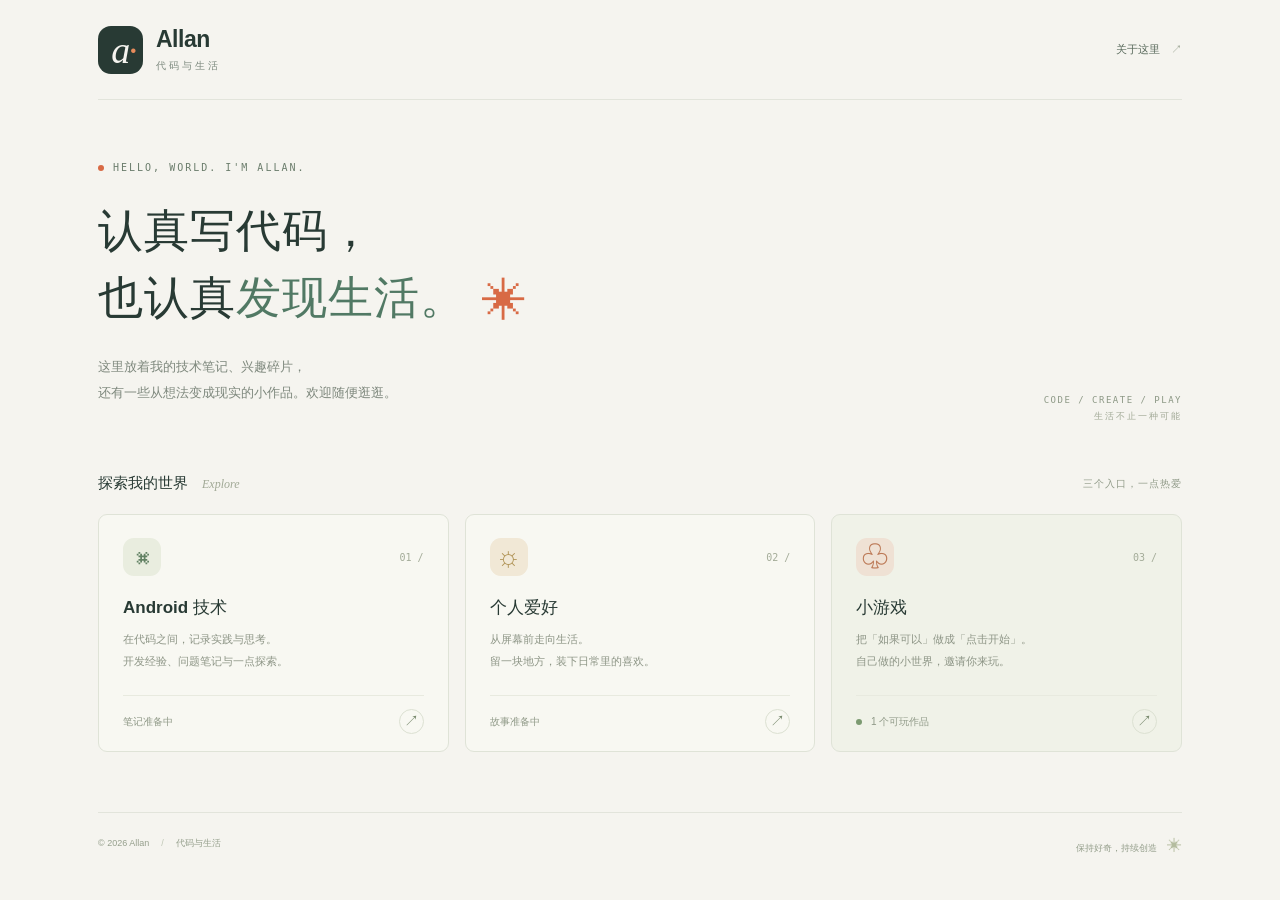
==== index.html @ 36aa482d "改为首页卡片导航并移除分类侧栏" ====
<!doctype html>
<html lang="zh-CN">
<head>
  <meta charset="UTF-8">
  <meta name="viewport" content="width=device-width, initial-scale=1">
  <meta name="description" content="Allan 的个人博客：记录 Android 技术、生活里的兴趣，以及自己制作的小游戏。">
  <meta name="theme-color" content="#f5f4ef">
  <title>Allan · 代码与生活</title>
  <link rel="icon" href="data:image/svg+xml,%3Csvg xmlns='http://www.w3.org/2000/svg' viewBox='0 0 48 48'%3E%3Crect width='48' height='48' rx='14' fill='%23e36b42'/%3E%3Cpath d='M12 34 24 12l12 22M17 27h14' fill='none' stroke='white' stroke-width='4'/%3E%3C/svg%3E">
  <link rel="stylesheet" href="./style.css">
  <script src="./site.js" defer></script>
</head>
<body>
  <a class="skip-link" href="#main">跳到正文</a>
  <div class="page-shell">
    <header class="topbar"><a class="brand" href="#home" aria-label="Allan 博客首页"><span class="brand-mark">a<span>·</span></span><span>Allan<span class="brand-subtitle">代码与生活</span></span></a><a class="about-link" href="#about">关于这里 <span>↗</span></a></header>
    <main id="main" tabindex="-1">
      <section id="home" data-view="home" class="home-view">
        <div class="hero">
          <p class="eyebrow"><span></span> HELLO, WORLD. I'M ALLAN.</p>
          <h1>认真写代码，<br>也认真<span class="serif-accent">发现生活。</span><span class="hero-star" aria-hidden="true">✳</span></h1>
          <p class="hero-description">这里放着我的技术笔记、兴趣碎片，<br class="desktop-break">还有一些从想法变成现实的小作品。欢迎随便逛逛。</p>
          <div class="hero-coordinate" aria-hidden="true">CODE / CREATE / PLAY<br><span>生活不止一种可能</span></div>
        </div>

        <section class="explore" id="explore" aria-labelledby="explore-title">
          <div class="section-heading"><h2 id="explore-title">探索我的世界<span>Explore</span></h2><span class="section-note">三个入口，一点热爱</span></div>
          <div class="category-grid">
            <a href="#android" class="category-card"><div class="category-top"><span class="category-symbol android-symbol">⌘</span><span class="category-number">01 /</span></div><h3>Android 技术</h3><p>在代码之间，记录实践与思考。<br>开发经验、问题笔记与一点探索。</p><div class="category-bottom"><span>笔记准备中</span><span class="circle-arrow">↗</span></div></a>
            <a href="#hobbies" class="category-card"><div class="category-top"><span class="category-symbol hobbies-symbol">☼</span><span class="category-number">02 /</span></div><h3>个人爱好</h3><p>从屏幕前走向生活。<br>留一块地方，装下日常里的喜欢。</p><div class="category-bottom"><span>故事准备中</span><span class="circle-arrow">↗</span></div></a>
            <a href="#games" class="category-card game-category"><div class="category-top"><span class="category-symbol games-symbol">♧</span><span class="category-number">03 /</span></div><h3>小游戏</h3><p>把「如果可以」做成「点击开始」。<br>自己做的小世界，邀请你来玩。</p><div class="category-bottom"><span><i class="tiny-dot"></i> 1 个可玩作品</span><span class="circle-arrow">↗</span></div></a>
          </div>
        </section>
      </section>

      <section data-view="games" class="collection-view" aria-labelledby="featured-title" hidden>
        <p class="eyebrow">03 / LITTLE GAMES</p><h1 id="featured-title">小游戏<span class="title-dot">.</span></h1><p class="collection-intro">自己做的小世界，邀请你来玩。</p>
        <article class="game-feature game-collection">
          <div class="road-art" role="img" aria-label="四季配色的山峦间，一辆橙色小汽车驶向远方">
            <span class="art-label">FOUR SEASONS<br>ENDLESS ROAD</span>
            <svg viewBox="0 0 600 350" xmlns="http://www.w3.org/2000/svg" aria-hidden="true">
              <defs><linearGradient id="sky" x2="0" y2="1"><stop stop-color="#c4d9d3"/><stop offset="1" stop-color="#ecedda"/></linearGradient><linearGradient id="land" x2="1" y2="0"><stop stop-color="#aec2a0"/><stop offset=".48" stop-color="#d7c8a2"/><stop offset="1" stop-color="#e1ae80"/></linearGradient></defs>
              <path fill="url(#sky)" d="M0 0h600v350H0z"/><circle cx="459" cy="91" r="31" fill="#f6e2a3"/>
              <path d="m0 174 76-58 80 64 97-96 125 99 73-64 149 71v160H0Z" fill="#9ab6a8"/><path d="m0 206 107-53 91 54 106-72 108 81 103-69 85 65v138H0Z" fill="#779d8d"/>
              <path d="M0 231q122-51 272-4t328-8v131H0Z" fill="url(#land)"/>
              <path d="M305 203q-97 46-9 83t-57 64h181q83-53-45-88t-55-59Z" fill="#f4eee1"/><path d="M308 203q-81 45 3 82t-40 65h122q64-49-40-86t-36-61Z" fill="#4c6662"/>
              <path d="M313 208q-52 44 13 76t9 66" fill="none" stroke="#efdfb7" stroke-width="3" stroke-dasharray="13 12"/>
              <g fill="#4a7d67"><path d="m101 257 18-51 18 51Z"/><path d="m466 252 22-58 22 58Z"/><path d="m45 293 25-70 25 70Z"/></g><g fill="#a86e48"><path d="m525 295 25-66 25 66Z"/><path d="m176 247 15-41 15 41Z"/></g>
              <g stroke="#5f7360" stroke-width="4"><path d="M119 250v22m369-30v28M70 284v32m480-29v29m-359-77v20"/></g>
              <g transform="translate(318 292) rotate(13)"><ellipse cx="4" cy="20" rx="28" ry="10" fill="#304943" opacity=".2"/><rect x="-24" y="-5" width="8" height="26" rx="3" fill="#273e3a"/><rect x="16" y="-5" width="8" height="26" rx="3" fill="#273e3a"/><rect x="-20" y="-20" width="40" height="49" rx="11" fill="#e77945"/><path d="m-13-8 3-7h20l3 7v13h-26Z" fill="#c9ddd5"/><path d="M-13 14h26" stroke="#b74d30" stroke-width="3"/><path d="M-15 23h7m16 0h7" stroke="#f6dfad" stroke-width="4"/></g>
            </svg>
            <div class="season-dots" aria-label="春夏秋冬"><i></i><i></i><i></i><i></i><span>一年四季，一路向前</span></div>
          </div>
          <div class="game-description"><div class="game-kicker"><span class="live-dot"></span> 浏览器小游戏 <span>NO. 001</span></div><h2>四季车途<span>Four Seasons Road</span></h2><p>从一辆小小的自行车出发，驶过春夏秋冬。躲避车流、收集氮气，在不断延伸的道路上，看看自己能走多远。</p><div class="game-tags"><span>3D 赛车</span><span>四季变换</span><span>无需安装</span></div><a class="play-button" data-game-link href="https://jzlhll.github.io/HtmlCarGame/">开始旅途 <span>↗</span></a><small>适合电脑浏览器 · 使用方向键与空格操作</small></div>
        </article>
        <a class="text-link" href="#home">← 回到首页</a>
      </section>

      <section data-view="android" class="collection-view" hidden><p class="eyebrow">01 / ANDROID</p><h1>Android 技术<span class="title-dot">.</span></h1><p class="collection-intro">把开发里的实践与思考，整理成下一次出发的路标。</p><div class="empty-state"><span class="empty-icon">⌘</span><h2>第一篇笔记，正在路上</h2><p>这里将收录 Android 开发经验、技术探索和问题记录。</p><span class="empty-label">栏目已预留 · 敬请期待</span></div><a class="text-link" href="#home">← 回到首页</a></section>
      <section data-view="hobbies" class="collection-view" hidden><p class="eyebrow">02 / LIFE & INTERESTS</p><h1>个人爱好<span class="title-dot">.</span></h1><p class="collection-intro">给工作之外的自己，留一点自由生长的空间。</p><div class="empty-state"><span class="empty-icon">☼</span><h2>收集喜欢，也收集日常</h2><p>未来在这里分享兴趣、灵感，以及生活里的小发现。</p><span class="empty-label">栏目已预留 · 敬请期待</span></div><a class="text-link" href="#home">← 回到首页</a></section>
      <section data-view="about" class="collection-view" hidden><p class="eyebrow">A LITTLE ABOUT THIS SPACE</p><h1>你好，我是 Allan<span class="title-dot">.</span></h1><p class="collection-intro">喜欢写代码，也喜欢把有趣的想法做出来。</p><div class="about-note"><h2>一个放下想法的地方</h2><p>这个博客用来记录 Android 技术、个人爱好，以及自己制作的小游戏。不着急填满，慢慢积累。</p><p>第一个小作品是「四季车途」。如果刚好有一点空闲，欢迎去公路上转一圈。</p><a class="text-link" data-game-link href="https://jzlhll.github.io/HtmlCarGame/">去玩四季车途 ↗</a></div><a class="text-link" href="#home">← 回到首页</a></section>
      <noscript><p class="noscript-note">分类切换需要启用 JavaScript；也可以直接<a href="https://jzlhll.github.io/HtmlCarGame/">进入四季车途</a>。</p></noscript>
    </main>
    <footer><span>© <span id="year">2026</span> Allan<span class="footer-divider">/</span>代码与生活</span><span>保持好奇，持续创造 <span class="footer-star">✳</span></span></footer>
  </div>
</body>
</html>
---- style.css ----
@charset "UTF-8";
:root{color-scheme:light;--paper:#f5f4ef;--ink:#283a34;--muted:#849087;--line:#e2e4db;--accent:#d86a45;--green:#517964;font-family:-apple-system,BlinkMacSystemFont,"Segoe UI","PingFang SC","Microsoft YaHei",sans-serif;color:var(--ink);background:var(--paper);font-synthesis:none}
*{box-sizing:border-box}body{margin:0}a{color:inherit;text-decoration:none;-webkit-tap-highlight-color:transparent;touch-action:manipulation}a:focus-visible{outline:3px solid var(--accent);outline-offset:5px}html{scroll-behavior:smooth}::selection{background:#edcab5}[hidden]{display:none!important}.skip-link{position:fixed;top:-70px;left:20px;background:var(--ink);color:white;padding:12px;z-index:5}.skip-link:focus{top:12px}.brand{color:var(--ink);display:flex;align-items:center;gap:13px;font-size:23px;font-weight:650;letter-spacing:-.5px;padding:0}.brand-mark{display:grid;place-content:center;position:relative;background:var(--ink);color:var(--paper);width:45px;height:48px;border-radius:13px;font:italic 38px Georgia,serif}.brand-mark span{position:absolute;color:#e78b5b;right:6px;bottom:2px}.brand-subtitle{display:block;font-size:10px;letter-spacing:3px;font-weight:400;color:#7c897e;margin-top:6px}.tiny-dot,.live-dot{display:inline-block;width:6px;height:6px;border-radius:50%;background:#7c9a71;margin-right:6px}
.page-shell{width:100%;max-width:1180px;margin:0 auto;padding:0 48px}.topbar{min-height:100px;padding:18px 0;display:flex;align-items:center;justify-content:space-between;border-bottom:1px solid var(--line);font-size:11px;color:#899186}.about-link{color:#596a5c}.about-link>span{margin-left:8px;color:#97a18f}main{outline:none}.hero{position:relative;padding:62px 0 45px}.eyebrow{display:flex;align-items:center;gap:9px;font:10px monospace;letter-spacing:2px;color:#6b7d6c;margin:0 0 24px}.eyebrow>span{height:6px;width:6px;background:var(--accent);border-radius:50%}h1{font-size:clamp(35px,3.5vw,54px);line-height:1.5;letter-spacing:1px;font-weight:600;margin:0}.serif-accent{color:var(--green);font-family:Georgia,"Songti SC",SimSun,serif;font-weight:500}.hero-star{display:inline-block;font-size:45px;line-height:1;color:var(--accent);margin-left:16px;vertical-align:middle;font-weight:400}.hero-description{font-size:13px;line-height:2;color:#7e887d;margin:22px 0 23px}.text-link{display:inline-flex;gap:23px;font-size:12px;font-weight:500;align-items:center}.text-link span{font-size:19px;color:var(--accent)}.text-link:hover{color:var(--accent)}.hero-coordinate{position:absolute;right:0;bottom:50px;text-align:right;font:9px/1.8 monospace;letter-spacing:1.5px;color:#8c9885}.hero-coordinate span{letter-spacing:2px;font-size:9px;color:#a0a895}.section-heading{display:flex;justify-content:space-between;align-items:center;margin-bottom:21px}.section-heading h2{font-size:15px;font-weight:600;margin:0}.section-heading h2>span{font:italic 12px Georgia,serif;color:#a0a895;margin-left:14px}.section-note{font-size:10px;letter-spacing:1px;color:#919b89}.category-grid{display:grid;grid-template-columns:repeat(3,minmax(0,1fr));gap:16px}.category-card{padding:23px 24px 17px;border:1px solid #dfe3d7;border-radius:9px;background:#f8f8f2;transition:transform .2s,border-color .2s;min-width:0}.category-card:hover{transform:translateY(-4px);border-color:#9cab8e}.category-top{display:flex;justify-content:space-between;align-items:center}.category-symbol{display:grid;place-content:center;height:38px;width:38px;border-radius:11px;font-size:28px}.android-symbol{color:#638264;background:#e9eddf}.hobbies-symbol{background:#f1e8d6;color:#b09355}.games-symbol{background:#efe1d4;color:#bc7956}.category-number{font:10px monospace;color:#a4ac99}.category-card h3{margin:20px 0 10px;font-size:17px;font-weight:600}.category-card p{font-size:11px;line-height:1.95;color:#8d9586;margin:0}.category-bottom{margin-top:23px;padding-top:13px;border-top:1px solid #e8eadf;display:flex;justify-content:space-between;align-items:center;color:#8f9987;font-size:10px}.circle-arrow{display:grid;place-content:center;border:1px solid #dce1d2;border-radius:50%;width:25px;height:25px;color:#7a8b6f;font-size:15px}.game-category{background:#f0f2e8}.game-collection{margin:35px 0 28px}.explore{scroll-margin-top:28px;margin-bottom:60px}.game-feature{display:grid;grid-template-columns:1.08fr 1fr;border:1px solid #dfe3d7;border-radius:10px;overflow:hidden;background:#f9f9f3}.road-art{position:relative;overflow:hidden;min-height:305px;background:#c5d8cf}.road-art svg{display:block;position:absolute;inset:0;width:100%;height:100%;object-fit:cover}.art-label{position:absolute;top:24px;left:25px;font:9px/1.7 monospace;letter-spacing:2px;z-index:1;color:#48675b}.season-dots{position:absolute;bottom:20px;left:25px;display:flex;align-items:center;gap:4px}.season-dots i{width:6px;height:6px;background:#7d9e6a;border:1px solid #faf8e4;border-radius:50%}.season-dots i:nth-child(2){background:#527965}.season-dots i:nth-child(3){background:#ce895b}.season-dots i:nth-child(4){background:#d9e5e4}.season-dots span{font-size:9px;margin-left:5px;color:#566d54}.game-description{padding:28px 31px}.game-kicker{display:flex;align-items:center;font-size:9px;color:#849078}.game-kicker>span:last-child{margin-left:auto;font:9px monospace;letter-spacing:1px;color:#a4ad96}.game-description h2{font-size:28px;font-weight:600;margin:16px 0 15px;letter-spacing:2px}.game-description h2>span{display:block;font:italic 12px Georgia,serif;letter-spacing:.5px;color:#94a086;margin-top:6px}.game-description p{font-size:11px;line-height:1.95;color:#89937f;margin:0}.game-tags{display:flex;gap:7px;margin:15px 0 20px}.game-tags span{border:1px solid #e0e5d6;border-radius:4px;padding:4px 7px;font-size:9px;color:#87957b}.play-button{display:inline-flex;align-items:center;gap:44px;background:#3f614f;color:#f3f5e9;font-size:11px;border-radius:5px;padding:12px 15px;transition:background .2s}.play-button:hover{background:#2a4637}.play-button span{font-size:16px;line-height:1}.game-description small{display:block;font-size:9px;color:#a0a991;margin-top:11px}footer{border-top:1px solid var(--line);display:flex;justify-content:space-between;padding:24px 0 29px;color:#959f8c;font-size:9px}.footer-divider{padding:0 12px;color:#bec6b4}.footer-star{font-size:15px;color:#b4bc9f;margin-left:7px}
.collection-view{padding:70px 0;min-height:calc(100vh - 170px)}.collection-view h1{font-size:42px}.title-dot{color:var(--accent)}.collection-intro{font-size:14px;color:#87937f;line-height:1.9}.empty-state{border:1px dashed #ccd5c2;border-radius:12px;margin:45px 0 30px;padding:65px 25px;text-align:center;background:#f0f2e9}.empty-icon{color:#79916a;font-size:45px}.empty-state h2,.about-note h2{font-size:20px;font-weight:500}.empty-state p,.about-note p{font-size:13px;color:#89967f;line-height:2}.empty-label{display:inline-block;font-size:10px;color:#99a28e;margin-top:20px;letter-spacing:1px}.about-note{max-width:640px;border-top:1px solid var(--line);padding:25px 0 45px;margin-top:40px}.about-note .text-link{margin-top:15px}.noscript-note{font-size:13px;padding:20px;border:1px solid var(--line)}
@media(min-width:1600px){.page-shell{max-width:1280px;padding:0 64px}.hero{padding-top:75px}.category-card{padding:28px}.game-description{padding:35px 40px}.road-art{min-height:330px}}
@media(max-width:1150px){.page-shell{padding:0 35px}.hero-coordinate{display:none}.category-card{padding:20px 16px 15px}.game-description{padding:25px}.game-description h2{font-size:25px}.section-note{display:none}.hero-star{font-size:34px;margin-left:8px}.category-card p{font-size:10px}}
@media(max-width:800px){.brand{padding:0 7px;font-size:21px;gap:10px}.brand-mark{width:38px;height:43px}.page-shell{padding:0 25px}.topbar{min-height:90px;font-size:10px}.hero{padding-top:45px}h1{font-size:33px}.hero-star{display:none}.category-grid{gap:10px}.category-card{padding:17px 12px 12px}.category-symbol{height:32px;width:32px;font-size:24px}.category-card h3{font-size:14px}.category-card p br{display:none}.category-card p{font-size:10px;min-height:58px}.category-number{font-size:9px}.category-bottom{font-size:9px;margin-top:12px}.circle-arrow{width:22px;height:22px}.game-feature{grid-template-columns:1fr}.road-art{min-height:260px}.road-art svg{object-position:center}.game-description{padding:25px 28px}.game-description p{max-width:400px}.game-description small{display:inline-block;margin-left:12px}.collection-view h1{font-size:32px}.section-heading h2>span{font-size:10px;margin-left:8px}}
@media(max-width:580px){.brand{padding:0;font-size:21px}.brand-subtitle{display:inline;margin-left:13px;font-size:9px;letter-spacing:2px}.brand-mark{width:35px;height:38px;font-size:31px}.page-shell{padding:0 22px}.topbar{min-height:82px;font-size:10px}.hero{padding:38px 0}.eyebrow{font-size:9px;letter-spacing:1.5px;margin-bottom:20px}h1{font-size:34px;line-height:1.6;letter-spacing:0}.hero-description{font-size:12px;margin:17px 0 20px}.section-heading h2{font-size:14px}.section-heading h2>span{font-size:11px}.category-grid{grid-template-columns:1fr}.category-card{padding:19px 20px;display:grid;grid-template-columns:44px 1fr;column-gap:14px;position:relative}.category-top{grid-row:1/4;align-items:start}.category-symbol{width:40px;height:40px;font-size:28px}.category-number{position:absolute;right:22px;top:23px}.category-card h3{margin:2px 0 9px;font-size:16px}.category-card p{min-height:0;font-size:11px;padding-right:8px}.category-bottom{grid-column:2;border:0;padding-top:0;margin-top:12px}.road-art{min-height:240px}.game-description{padding:24px}.game-description small{display:block;margin-left:0}.game-description h2{font-size:27px}footer{font-size:8px;gap:10px;line-height:1.8}.footer-divider{padding:0 7px}.footer-star{display:none}.collection-view{padding:40px 0;min-height:65vh}.collection-view h1{font-size:29px}.collection-intro{font-size:12px}.empty-state{padding:40px 20px;margin-top:30px}.empty-state h2{font-size:18px}.empty-state p{font-size:12px}}
@media(prefers-reduced-motion:reduce){html{scroll-behavior:auto}*{transition:none!important}}
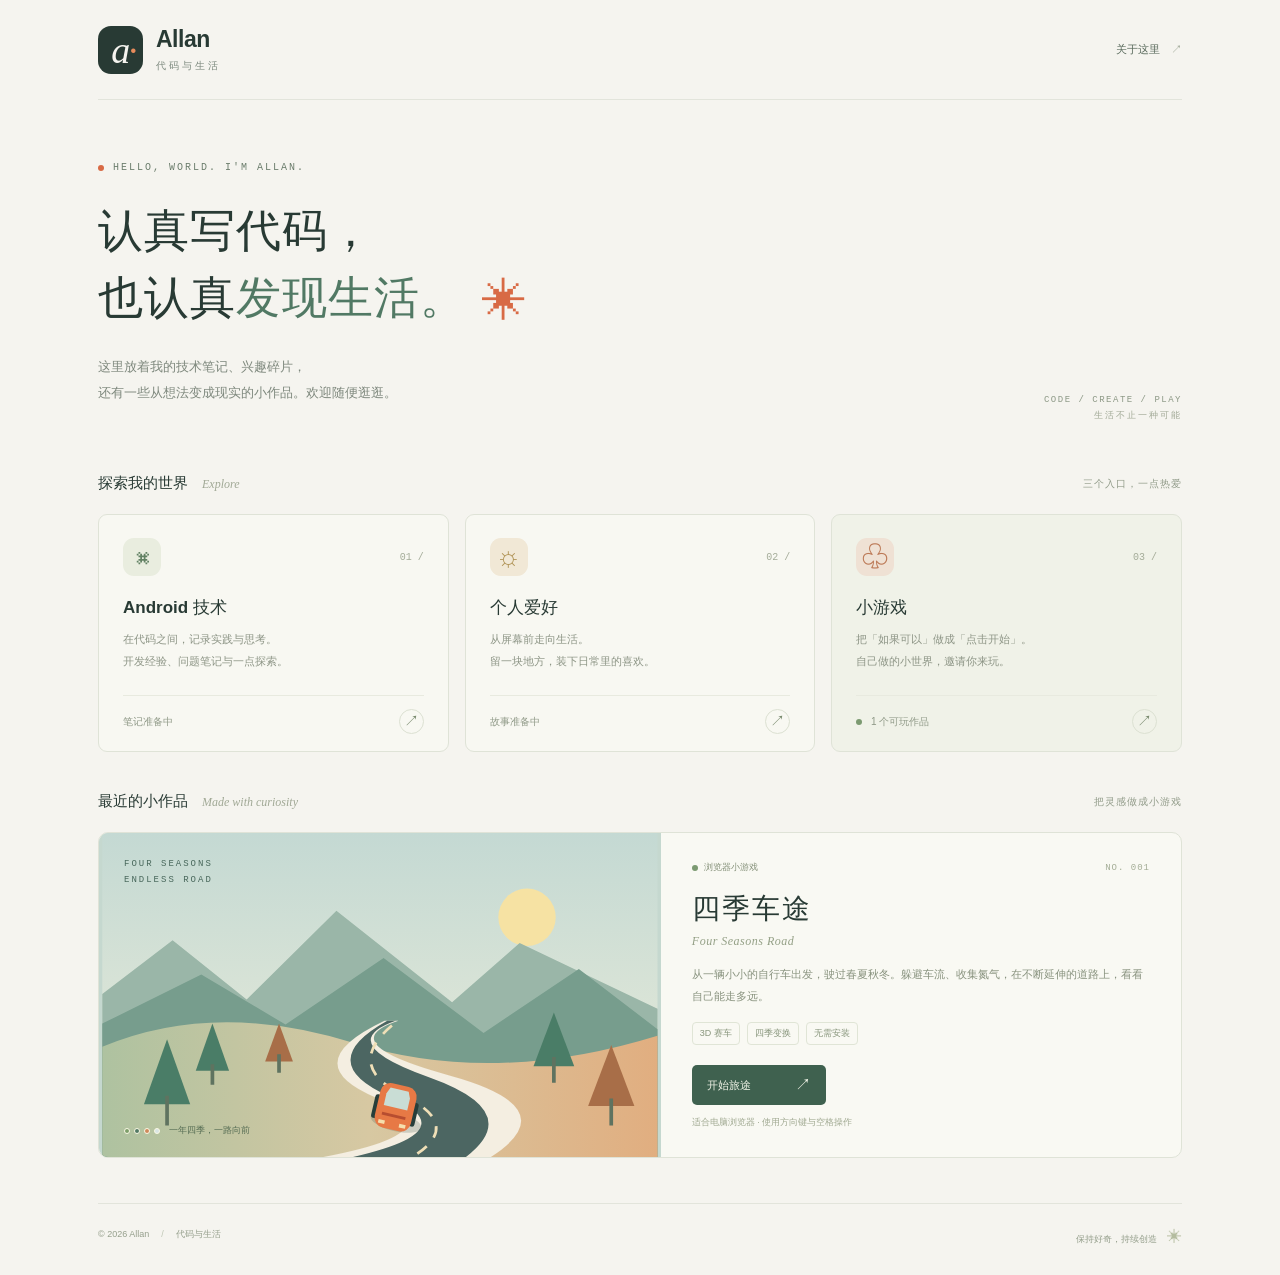
==== commit d7f5465d: "恢复首页作品展示并修复小游戏同页入口" ====
--- a/index.html
+++ b/index.html
@@ -31,30 +31,30 @@
             <a href="#games" class="category-card game-category"><div class="category-top"><span class="category-symbol games-symbol">♧</span><span class="category-number">03 /</span></div><h3>小游戏</h3><p>把「如果可以」做成「点击开始」。<br>自己做的小世界，邀请你来玩。</p><div class="category-bottom"><span><i class="tiny-dot"></i> 1 个可玩作品</span><span class="circle-arrow">↗</span></div></a>
           </div>
         </section>
+
+        <section id="games" class="featured" aria-labelledby="featured-title">
+          <div class="section-heading"><h2 id="featured-title">最近的小作品<span>Made with curiosity</span></h2><span class="section-note">把灵感做成小游戏</span></div>
+          <article class="game-feature">
+            <div class="road-art" role="img" aria-label="四季配色的山峦间，一辆橙色小汽车驶向远方">
+              <span class="art-label">FOUR SEASONS<br>ENDLESS ROAD</span>
+              <svg viewBox="0 0 600 350" xmlns="http://www.w3.org/2000/svg" aria-hidden="true">
+                <defs><linearGradient id="sky" x2="0" y2="1"><stop stop-color="#c4d9d3"/><stop offset="1" stop-color="#ecedda"/></linearGradient><linearGradient id="land" x2="1" y2="0"><stop stop-color="#aec2a0"/><stop offset=".48" stop-color="#d7c8a2"/><stop offset="1" stop-color="#e1ae80"/></linearGradient></defs>
+                <path fill="url(#sky)" d="M0 0h600v350H0z"/><circle cx="459" cy="91" r="31" fill="#f6e2a3"/>
+                <path d="m0 174 76-58 80 64 97-96 125 99 73-64 149 71v160H0Z" fill="#9ab6a8"/><path d="m0 206 107-53 91 54 106-72 108 81 103-69 85 65v138H0Z" fill="#779d8d"/>
+                <path d="M0 231q122-51 272-4t328-8v131H0Z" fill="url(#land)"/>
+                <path d="M305 203q-97 46-9 83t-57 64h181q83-53-45-88t-55-59Z" fill="#f4eee1"/><path d="M308 203q-81 45 3 82t-40 65h122q64-49-40-86t-36-61Z" fill="#4c6662"/>
+                <path d="M313 208q-52 44 13 76t9 66" fill="none" stroke="#efdfb7" stroke-width="3" stroke-dasharray="13 12"/>
+                <g fill="#4a7d67"><path d="m101 257 18-51 18 51Z"/><path d="m466 252 22-58 22 58Z"/><path d="m45 293 25-70 25 70Z"/></g><g fill="#a86e48"><path d="m525 295 25-66 25 66Z"/><path d="m176 247 15-41 15 41Z"/></g>
+                <g stroke="#5f7360" stroke-width="4"><path d="M119 250v22m369-30v28M70 284v32m480-29v29m-359-77v20"/></g>
+                <g transform="translate(318 292) rotate(13)"><ellipse cx="4" cy="20" rx="28" ry="10" fill="#304943" opacity=".2"/><rect x="-24" y="-5" width="8" height="26" rx="3" fill="#273e3a"/><rect x="16" y="-5" width="8" height="26" rx="3" fill="#273e3a"/><rect x="-20" y="-20" width="40" height="49" rx="11" fill="#e77945"/><path d="m-13-8 3-7h20l3 7v13h-26Z" fill="#c9ddd5"/><path d="M-13 14h26" stroke="#b74d30" stroke-width="3"/><path d="M-15 23h7m16 0h7" stroke="#f6dfad" stroke-width="4"/></g>
+              </svg>
+              <div class="season-dots" aria-label="春夏秋冬"><i></i><i></i><i></i><i></i><span>一年四季，一路向前</span></div>
+            </div>
+            <div class="game-description"><div class="game-kicker"><span class="live-dot"></span> 浏览器小游戏 <span>NO. 001</span></div><h3>四季车途<span>Four Seasons Road</span></h3><p>从一辆小小的自行车出发，驶过春夏秋冬。躲避车流、收集氮气，在不断延伸的道路上，看看自己能走多远。</p><div class="game-tags"><span>3D 赛车</span><span>四季变换</span><span>无需安装</span></div><a class="play-button" data-game-link href="https://jzlhll.github.io/HtmlCarGame/">开始旅途 <span>↗</span></a><small>适合电脑浏览器 · 使用方向键与空格操作</small></div>
+          </article>
+        </section>
       </section>
 
-      <section data-view="games" class="collection-view" aria-labelledby="featured-title" hidden>
-        <p class="eyebrow">03 / LITTLE GAMES</p><h1 id="featured-title">小游戏<span class="title-dot">.</span></h1><p class="collection-intro">自己做的小世界，邀请你来玩。</p>
-        <article class="game-feature game-collection">
-          <div class="road-art" role="img" aria-label="四季配色的山峦间，一辆橙色小汽车驶向远方">
-            <span class="art-label">FOUR SEASONS<br>ENDLESS ROAD</span>
-            <svg viewBox="0 0 600 350" xmlns="http://www.w3.org/2000/svg" aria-hidden="true">
-              <defs><linearGradient id="sky" x2="0" y2="1"><stop stop-color="#c4d9d3"/><stop offset="1" stop-color="#ecedda"/></linearGradient><linearGradient id="land" x2="1" y2="0"><stop stop-color="#aec2a0"/><stop offset=".48" stop-color="#d7c8a2"/><stop offset="1" stop-color="#e1ae80"/></linearGradient></defs>
-              <path fill="url(#sky)" d="M0 0h600v350H0z"/><circle cx="459" cy="91" r="31" fill="#f6e2a3"/>
-              <path d="m0 174 76-58 80 64 97-96 125 99 73-64 149 71v160H0Z" fill="#9ab6a8"/><path d="m0 206 107-53 91 54 106-72 108 81 103-69 85 65v138H0Z" fill="#779d8d"/>
-              <path d="M0 231q122-51 272-4t328-8v131H0Z" fill="url(#land)"/>
-              <path d="M305 203q-97 46-9 83t-57 64h181q83-53-45-88t-55-59Z" fill="#f4eee1"/><path d="M308 203q-81 45 3 82t-40 65h122q64-49-40-86t-36-61Z" fill="#4c6662"/>
-              <path d="M313 208q-52 44 13 76t9 66" fill="none" stroke="#efdfb7" stroke-width="3" stroke-dasharray="13 12"/>
-              <g fill="#4a7d67"><path d="m101 257 18-51 18 51Z"/><path d="m466 252 22-58 22 58Z"/><path d="m45 293 25-70 25 70Z"/></g><g fill="#a86e48"><path d="m525 295 25-66 25 66Z"/><path d="m176 247 15-41 15 41Z"/></g>
-              <g stroke="#5f7360" stroke-width="4"><path d="M119 250v22m369-30v28M70 284v32m480-29v29m-359-77v20"/></g>
-              <g transform="translate(318 292) rotate(13)"><ellipse cx="4" cy="20" rx="28" ry="10" fill="#304943" opacity=".2"/><rect x="-24" y="-5" width="8" height="26" rx="3" fill="#273e3a"/><rect x="16" y="-5" width="8" height="26" rx="3" fill="#273e3a"/><rect x="-20" y="-20" width="40" height="49" rx="11" fill="#e77945"/><path d="m-13-8 3-7h20l3 7v13h-26Z" fill="#c9ddd5"/><path d="M-13 14h26" stroke="#b74d30" stroke-width="3"/><path d="M-15 23h7m16 0h7" stroke="#f6dfad" stroke-width="4"/></g>
-            </svg>
-            <div class="season-dots" aria-label="春夏秋冬"><i></i><i></i><i></i><i></i><span>一年四季，一路向前</span></div>
-          </div>
-          <div class="game-description"><div class="game-kicker"><span class="live-dot"></span> 浏览器小游戏 <span>NO. 001</span></div><h2>四季车途<span>Four Seasons Road</span></h2><p>从一辆小小的自行车出发，驶过春夏秋冬。躲避车流、收集氮气，在不断延伸的道路上，看看自己能走多远。</p><div class="game-tags"><span>3D 赛车</span><span>四季变换</span><span>无需安装</span></div><a class="play-button" data-game-link href="https://jzlhll.github.io/HtmlCarGame/">开始旅途 <span>↗</span></a><small>适合电脑浏览器 · 使用方向键与空格操作</small></div>
-        </article>
-        <a class="text-link" href="#home">← 回到首页</a>
-      </section>
 
       <section data-view="android" class="collection-view" hidden><p class="eyebrow">01 / ANDROID</p><h1>Android 技术<span class="title-dot">.</span></h1><p class="collection-intro">把开发里的实践与思考，整理成下一次出发的路标。</p><div class="empty-state"><span class="empty-icon">⌘</span><h2>第一篇笔记，正在路上</h2><p>这里将收录 Android 开发经验、技术探索和问题记录。</p><span class="empty-label">栏目已预留 · 敬请期待</span></div><a class="text-link" href="#home">← 回到首页</a></section>
       <section data-view="hobbies" class="collection-view" hidden><p class="eyebrow">02 / LIFE & INTERESTS</p><h1>个人爱好<span class="title-dot">.</span></h1><p class="collection-intro">给工作之外的自己，留一点自由生长的空间。</p><div class="empty-state"><span class="empty-icon">☼</span><h2>收集喜欢，也收集日常</h2><p>未来在这里分享兴趣、灵感，以及生活里的小发现。</p><span class="empty-label">栏目已预留 · 敬请期待</span></div><a class="text-link" href="#home">← 回到首页</a></section>
--- a/style.css
+++ b/style.css
@@ -1,10 +1,10 @@
 @charset "UTF-8";
 :root{color-scheme:light;--paper:#f5f4ef;--ink:#283a34;--muted:#849087;--line:#e2e4db;--accent:#d86a45;--green:#517964;font-family:-apple-system,BlinkMacSystemFont,"Segoe UI","PingFang SC","Microsoft YaHei",sans-serif;color:var(--ink);background:var(--paper);font-synthesis:none}
 *{box-sizing:border-box}body{margin:0}a{color:inherit;text-decoration:none;-webkit-tap-highlight-color:transparent;touch-action:manipulation}a:focus-visible{outline:3px solid var(--accent);outline-offset:5px}html{scroll-behavior:smooth}::selection{background:#edcab5}[hidden]{display:none!important}.skip-link{position:fixed;top:-70px;left:20px;background:var(--ink);color:white;padding:12px;z-index:5}.skip-link:focus{top:12px}.brand{color:var(--ink);display:flex;align-items:center;gap:13px;font-size:23px;font-weight:650;letter-spacing:-.5px;padding:0}.brand-mark{display:grid;place-content:center;position:relative;background:var(--ink);color:var(--paper);width:45px;height:48px;border-radius:13px;font:italic 38px Georgia,serif}.brand-mark span{position:absolute;color:#e78b5b;right:6px;bottom:2px}.brand-subtitle{display:block;font-size:10px;letter-spacing:3px;font-weight:400;color:#7c897e;margin-top:6px}.tiny-dot,.live-dot{display:inline-block;width:6px;height:6px;border-radius:50%;background:#7c9a71;margin-right:6px}
-.page-shell{width:100%;max-width:1180px;margin:0 auto;padding:0 48px}.topbar{min-height:100px;padding:18px 0;display:flex;align-items:center;justify-content:space-between;border-bottom:1px solid var(--line);font-size:11px;color:#899186}.about-link{color:#596a5c}.about-link>span{margin-left:8px;color:#97a18f}main{outline:none}.hero{position:relative;padding:62px 0 45px}.eyebrow{display:flex;align-items:center;gap:9px;font:10px monospace;letter-spacing:2px;color:#6b7d6c;margin:0 0 24px}.eyebrow>span{height:6px;width:6px;background:var(--accent);border-radius:50%}h1{font-size:clamp(35px,3.5vw,54px);line-height:1.5;letter-spacing:1px;font-weight:600;margin:0}.serif-accent{color:var(--green);font-family:Georgia,"Songti SC",SimSun,serif;font-weight:500}.hero-star{display:inline-block;font-size:45px;line-height:1;color:var(--accent);margin-left:16px;vertical-align:middle;font-weight:400}.hero-description{font-size:13px;line-height:2;color:#7e887d;margin:22px 0 23px}.text-link{display:inline-flex;gap:23px;font-size:12px;font-weight:500;align-items:center}.text-link span{font-size:19px;color:var(--accent)}.text-link:hover{color:var(--accent)}.hero-coordinate{position:absolute;right:0;bottom:50px;text-align:right;font:9px/1.8 monospace;letter-spacing:1.5px;color:#8c9885}.hero-coordinate span{letter-spacing:2px;font-size:9px;color:#a0a895}.section-heading{display:flex;justify-content:space-between;align-items:center;margin-bottom:21px}.section-heading h2{font-size:15px;font-weight:600;margin:0}.section-heading h2>span{font:italic 12px Georgia,serif;color:#a0a895;margin-left:14px}.section-note{font-size:10px;letter-spacing:1px;color:#919b89}.category-grid{display:grid;grid-template-columns:repeat(3,minmax(0,1fr));gap:16px}.category-card{padding:23px 24px 17px;border:1px solid #dfe3d7;border-radius:9px;background:#f8f8f2;transition:transform .2s,border-color .2s;min-width:0}.category-card:hover{transform:translateY(-4px);border-color:#9cab8e}.category-top{display:flex;justify-content:space-between;align-items:center}.category-symbol{display:grid;place-content:center;height:38px;width:38px;border-radius:11px;font-size:28px}.android-symbol{color:#638264;background:#e9eddf}.hobbies-symbol{background:#f1e8d6;color:#b09355}.games-symbol{background:#efe1d4;color:#bc7956}.category-number{font:10px monospace;color:#a4ac99}.category-card h3{margin:20px 0 10px;font-size:17px;font-weight:600}.category-card p{font-size:11px;line-height:1.95;color:#8d9586;margin:0}.category-bottom{margin-top:23px;padding-top:13px;border-top:1px solid #e8eadf;display:flex;justify-content:space-between;align-items:center;color:#8f9987;font-size:10px}.circle-arrow{display:grid;place-content:center;border:1px solid #dce1d2;border-radius:50%;width:25px;height:25px;color:#7a8b6f;font-size:15px}.game-category{background:#f0f2e8}.game-collection{margin:35px 0 28px}.explore{scroll-margin-top:28px;margin-bottom:60px}.game-feature{display:grid;grid-template-columns:1.08fr 1fr;border:1px solid #dfe3d7;border-radius:10px;overflow:hidden;background:#f9f9f3}.road-art{position:relative;overflow:hidden;min-height:305px;background:#c5d8cf}.road-art svg{display:block;position:absolute;inset:0;width:100%;height:100%;object-fit:cover}.art-label{position:absolute;top:24px;left:25px;font:9px/1.7 monospace;letter-spacing:2px;z-index:1;color:#48675b}.season-dots{position:absolute;bottom:20px;left:25px;display:flex;align-items:center;gap:4px}.season-dots i{width:6px;height:6px;background:#7d9e6a;border:1px solid #faf8e4;border-radius:50%}.season-dots i:nth-child(2){background:#527965}.season-dots i:nth-child(3){background:#ce895b}.season-dots i:nth-child(4){background:#d9e5e4}.season-dots span{font-size:9px;margin-left:5px;color:#566d54}.game-description{padding:28px 31px}.game-kicker{display:flex;align-items:center;font-size:9px;color:#849078}.game-kicker>span:last-child{margin-left:auto;font:9px monospace;letter-spacing:1px;color:#a4ad96}.game-description h2{font-size:28px;font-weight:600;margin:16px 0 15px;letter-spacing:2px}.game-description h2>span{display:block;font:italic 12px Georgia,serif;letter-spacing:.5px;color:#94a086;margin-top:6px}.game-description p{font-size:11px;line-height:1.95;color:#89937f;margin:0}.game-tags{display:flex;gap:7px;margin:15px 0 20px}.game-tags span{border:1px solid #e0e5d6;border-radius:4px;padding:4px 7px;font-size:9px;color:#87957b}.play-button{display:inline-flex;align-items:center;gap:44px;background:#3f614f;color:#f3f5e9;font-size:11px;border-radius:5px;padding:12px 15px;transition:background .2s}.play-button:hover{background:#2a4637}.play-button span{font-size:16px;line-height:1}.game-description small{display:block;font-size:9px;color:#a0a991;margin-top:11px}footer{border-top:1px solid var(--line);display:flex;justify-content:space-between;padding:24px 0 29px;color:#959f8c;font-size:9px}.footer-divider{padding:0 12px;color:#bec6b4}.footer-star{font-size:15px;color:#b4bc9f;margin-left:7px}
+.page-shell{width:100%;max-width:1180px;margin:0 auto;padding:0 48px}.topbar{min-height:100px;padding:18px 0;display:flex;align-items:center;justify-content:space-between;border-bottom:1px solid var(--line);font-size:11px;color:#899186}.about-link{color:#596a5c}.about-link>span{margin-left:8px;color:#97a18f}main{outline:none}.hero{position:relative;padding:62px 0 45px}.eyebrow{display:flex;align-items:center;gap:9px;font:10px monospace;letter-spacing:2px;color:#6b7d6c;margin:0 0 24px}.eyebrow>span{height:6px;width:6px;background:var(--accent);border-radius:50%}h1{font-size:clamp(35px,3.5vw,54px);line-height:1.5;letter-spacing:1px;font-weight:600;margin:0}.serif-accent{color:var(--green);font-family:Georgia,"Songti SC",SimSun,serif;font-weight:500}.hero-star{display:inline-block;font-size:45px;line-height:1;color:var(--accent);margin-left:16px;vertical-align:middle;font-weight:400}.hero-description{font-size:13px;line-height:2;color:#7e887d;margin:22px 0 23px}.text-link{display:inline-flex;gap:23px;font-size:12px;font-weight:500;align-items:center}.text-link span{font-size:19px;color:var(--accent)}.text-link:hover{color:var(--accent)}.hero-coordinate{position:absolute;right:0;bottom:50px;text-align:right;font:9px/1.8 monospace;letter-spacing:1.5px;color:#8c9885}.hero-coordinate span{letter-spacing:2px;font-size:9px;color:#a0a895}.section-heading{display:flex;justify-content:space-between;align-items:center;margin-bottom:21px}.section-heading h2{font-size:15px;font-weight:600;margin:0}.section-heading h2>span{font:italic 12px Georgia,serif;color:#a0a895;margin-left:14px}.section-note{font-size:10px;letter-spacing:1px;color:#919b89}.category-grid{display:grid;grid-template-columns:repeat(3,minmax(0,1fr));gap:16px}.category-card{padding:23px 24px 17px;border:1px solid #dfe3d7;border-radius:9px;background:#f8f8f2;transition:transform .2s,border-color .2s;min-width:0}.category-card:hover{transform:translateY(-4px);border-color:#9cab8e}.category-top{display:flex;justify-content:space-between;align-items:center}.category-symbol{display:grid;place-content:center;height:38px;width:38px;border-radius:11px;font-size:28px}.android-symbol{color:#638264;background:#e9eddf}.hobbies-symbol{background:#f1e8d6;color:#b09355}.games-symbol{background:#efe1d4;color:#bc7956}.category-number{font:10px monospace;color:#a4ac99}.category-card h3{margin:20px 0 10px;font-size:17px;font-weight:600}.category-card p{font-size:11px;line-height:1.95;color:#8d9586;margin:0}.category-bottom{margin-top:23px;padding-top:13px;border-top:1px solid #e8eadf;display:flex;justify-content:space-between;align-items:center;color:#8f9987;font-size:10px}.circle-arrow{display:grid;place-content:center;border:1px solid #dce1d2;border-radius:50%;width:25px;height:25px;color:#7a8b6f;font-size:15px}.game-category{background:#f0f2e8}.featured{margin:40px 0 45px;scroll-margin-top:28px}.explore{scroll-margin-top:28px}.game-feature{display:grid;grid-template-columns:1.08fr 1fr;border:1px solid #dfe3d7;border-radius:10px;overflow:hidden;background:#f9f9f3}.road-art{position:relative;overflow:hidden;min-height:305px;background:#c5d8cf}.road-art svg{display:block;position:absolute;inset:0;width:100%;height:100%;object-fit:cover}.art-label{position:absolute;top:24px;left:25px;font:9px/1.7 monospace;letter-spacing:2px;z-index:1;color:#48675b}.season-dots{position:absolute;bottom:20px;left:25px;display:flex;align-items:center;gap:4px}.season-dots i{width:6px;height:6px;background:#7d9e6a;border:1px solid #faf8e4;border-radius:50%}.season-dots i:nth-child(2){background:#527965}.season-dots i:nth-child(3){background:#ce895b}.season-dots i:nth-child(4){background:#d9e5e4}.season-dots span{font-size:9px;margin-left:5px;color:#566d54}.game-description{padding:28px 31px}.game-kicker{display:flex;align-items:center;font-size:9px;color:#849078}.game-kicker>span:last-child{margin-left:auto;font:9px monospace;letter-spacing:1px;color:#a4ad96}.game-description h3{font-size:28px;font-weight:600;margin:16px 0 15px;letter-spacing:2px}.game-description h3>span{display:block;font:italic 12px Georgia,serif;letter-spacing:.5px;color:#94a086;margin-top:6px}.game-description p{font-size:11px;line-height:1.95;color:#89937f;margin:0}.game-tags{display:flex;gap:7px;margin:15px 0 20px}.game-tags span{border:1px solid #e0e5d6;border-radius:4px;padding:4px 7px;font-size:9px;color:#87957b}.play-button{display:inline-flex;align-items:center;gap:44px;background:#3f614f;color:#f3f5e9;font-size:11px;border-radius:5px;padding:12px 15px;transition:background .2s}.play-button:hover{background:#2a4637}.play-button span{font-size:16px;line-height:1}.game-description small{display:block;font-size:9px;color:#a0a991;margin-top:11px}footer{border-top:1px solid var(--line);display:flex;justify-content:space-between;padding:24px 0 29px;color:#959f8c;font-size:9px}.footer-divider{padding:0 12px;color:#bec6b4}.footer-star{font-size:15px;color:#b4bc9f;margin-left:7px}
 .collection-view{padding:70px 0;min-height:calc(100vh - 170px)}.collection-view h1{font-size:42px}.title-dot{color:var(--accent)}.collection-intro{font-size:14px;color:#87937f;line-height:1.9}.empty-state{border:1px dashed #ccd5c2;border-radius:12px;margin:45px 0 30px;padding:65px 25px;text-align:center;background:#f0f2e9}.empty-icon{color:#79916a;font-size:45px}.empty-state h2,.about-note h2{font-size:20px;font-weight:500}.empty-state p,.about-note p{font-size:13px;color:#89967f;line-height:2}.empty-label{display:inline-block;font-size:10px;color:#99a28e;margin-top:20px;letter-spacing:1px}.about-note{max-width:640px;border-top:1px solid var(--line);padding:25px 0 45px;margin-top:40px}.about-note .text-link{margin-top:15px}.noscript-note{font-size:13px;padding:20px;border:1px solid var(--line)}
 @media(min-width:1600px){.page-shell{max-width:1280px;padding:0 64px}.hero{padding-top:75px}.category-card{padding:28px}.game-description{padding:35px 40px}.road-art{min-height:330px}}
-@media(max-width:1150px){.page-shell{padding:0 35px}.hero-coordinate{display:none}.category-card{padding:20px 16px 15px}.game-description{padding:25px}.game-description h2{font-size:25px}.section-note{display:none}.hero-star{font-size:34px;margin-left:8px}.category-card p{font-size:10px}}
+@media(max-width:1150px){.page-shell{padding:0 35px}.hero-coordinate{display:none}.category-card{padding:20px 16px 15px}.game-description{padding:25px}.game-description h3{font-size:25px}.section-note{display:none}.hero-star{font-size:34px;margin-left:8px}.category-card p{font-size:10px}}
 @media(max-width:800px){.brand{padding:0 7px;font-size:21px;gap:10px}.brand-mark{width:38px;height:43px}.page-shell{padding:0 25px}.topbar{min-height:90px;font-size:10px}.hero{padding-top:45px}h1{font-size:33px}.hero-star{display:none}.category-grid{gap:10px}.category-card{padding:17px 12px 12px}.category-symbol{height:32px;width:32px;font-size:24px}.category-card h3{font-size:14px}.category-card p br{display:none}.category-card p{font-size:10px;min-height:58px}.category-number{font-size:9px}.category-bottom{font-size:9px;margin-top:12px}.circle-arrow{width:22px;height:22px}.game-feature{grid-template-columns:1fr}.road-art{min-height:260px}.road-art svg{object-position:center}.game-description{padding:25px 28px}.game-description p{max-width:400px}.game-description small{display:inline-block;margin-left:12px}.collection-view h1{font-size:32px}.section-heading h2>span{font-size:10px;margin-left:8px}}
-@media(max-width:580px){.brand{padding:0;font-size:21px}.brand-subtitle{display:inline;margin-left:13px;font-size:9px;letter-spacing:2px}.brand-mark{width:35px;height:38px;font-size:31px}.page-shell{padding:0 22px}.topbar{min-height:82px;font-size:10px}.hero{padding:38px 0}.eyebrow{font-size:9px;letter-spacing:1.5px;margin-bottom:20px}h1{font-size:34px;line-height:1.6;letter-spacing:0}.hero-description{font-size:12px;margin:17px 0 20px}.section-heading h2{font-size:14px}.section-heading h2>span{font-size:11px}.category-grid{grid-template-columns:1fr}.category-card{padding:19px 20px;display:grid;grid-template-columns:44px 1fr;column-gap:14px;position:relative}.category-top{grid-row:1/4;align-items:start}.category-symbol{width:40px;height:40px;font-size:28px}.category-number{position:absolute;right:22px;top:23px}.category-card h3{margin:2px 0 9px;font-size:16px}.category-card p{min-height:0;font-size:11px;padding-right:8px}.category-bottom{grid-column:2;border:0;padding-top:0;margin-top:12px}.road-art{min-height:240px}.game-description{padding:24px}.game-description small{display:block;margin-left:0}.game-description h2{font-size:27px}footer{font-size:8px;gap:10px;line-height:1.8}.footer-divider{padding:0 7px}.footer-star{display:none}.collection-view{padding:40px 0;min-height:65vh}.collection-view h1{font-size:29px}.collection-intro{font-size:12px}.empty-state{padding:40px 20px;margin-top:30px}.empty-state h2{font-size:18px}.empty-state p{font-size:12px}}
+@media(max-width:580px){.brand{padding:0;font-size:21px}.brand-subtitle{display:inline;margin-left:13px;font-size:9px;letter-spacing:2px}.brand-mark{width:35px;height:38px;font-size:31px}.page-shell{padding:0 22px}.topbar{min-height:82px;font-size:10px}.hero{padding:38px 0}.eyebrow{font-size:9px;letter-spacing:1.5px;margin-bottom:20px}h1{font-size:34px;line-height:1.6;letter-spacing:0}.hero-description{font-size:12px;margin:17px 0 20px}.section-heading h2{font-size:14px}.section-heading h2>span{font-size:11px}.category-grid{grid-template-columns:1fr}.category-card{padding:19px 20px;display:grid;grid-template-columns:44px 1fr;column-gap:14px;position:relative}.category-top{grid-row:1/4;align-items:start}.category-symbol{width:40px;height:40px;font-size:28px}.category-number{position:absolute;right:22px;top:23px}.category-card h3{margin:2px 0 9px;font-size:16px}.category-card p{min-height:0;font-size:11px;padding-right:8px}.category-bottom{grid-column:2;border:0;padding-top:0;margin-top:12px}.road-art{min-height:240px}.game-description{padding:24px}.game-description small{display:block;margin-left:0}.game-description h3{font-size:27px}footer{font-size:8px;gap:10px;line-height:1.8}.footer-divider{padding:0 7px}.footer-star{display:none}.collection-view{padding:40px 0;min-height:65vh}.collection-view h1{font-size:29px}.collection-intro{font-size:12px}.empty-state{padding:40px 20px;margin-top:30px}.empty-state h2{font-size:18px}.empty-state p{font-size:12px}}
 @media(prefers-reduced-motion:reduce){html{scroll-behavior:auto}*{transition:none!important}}
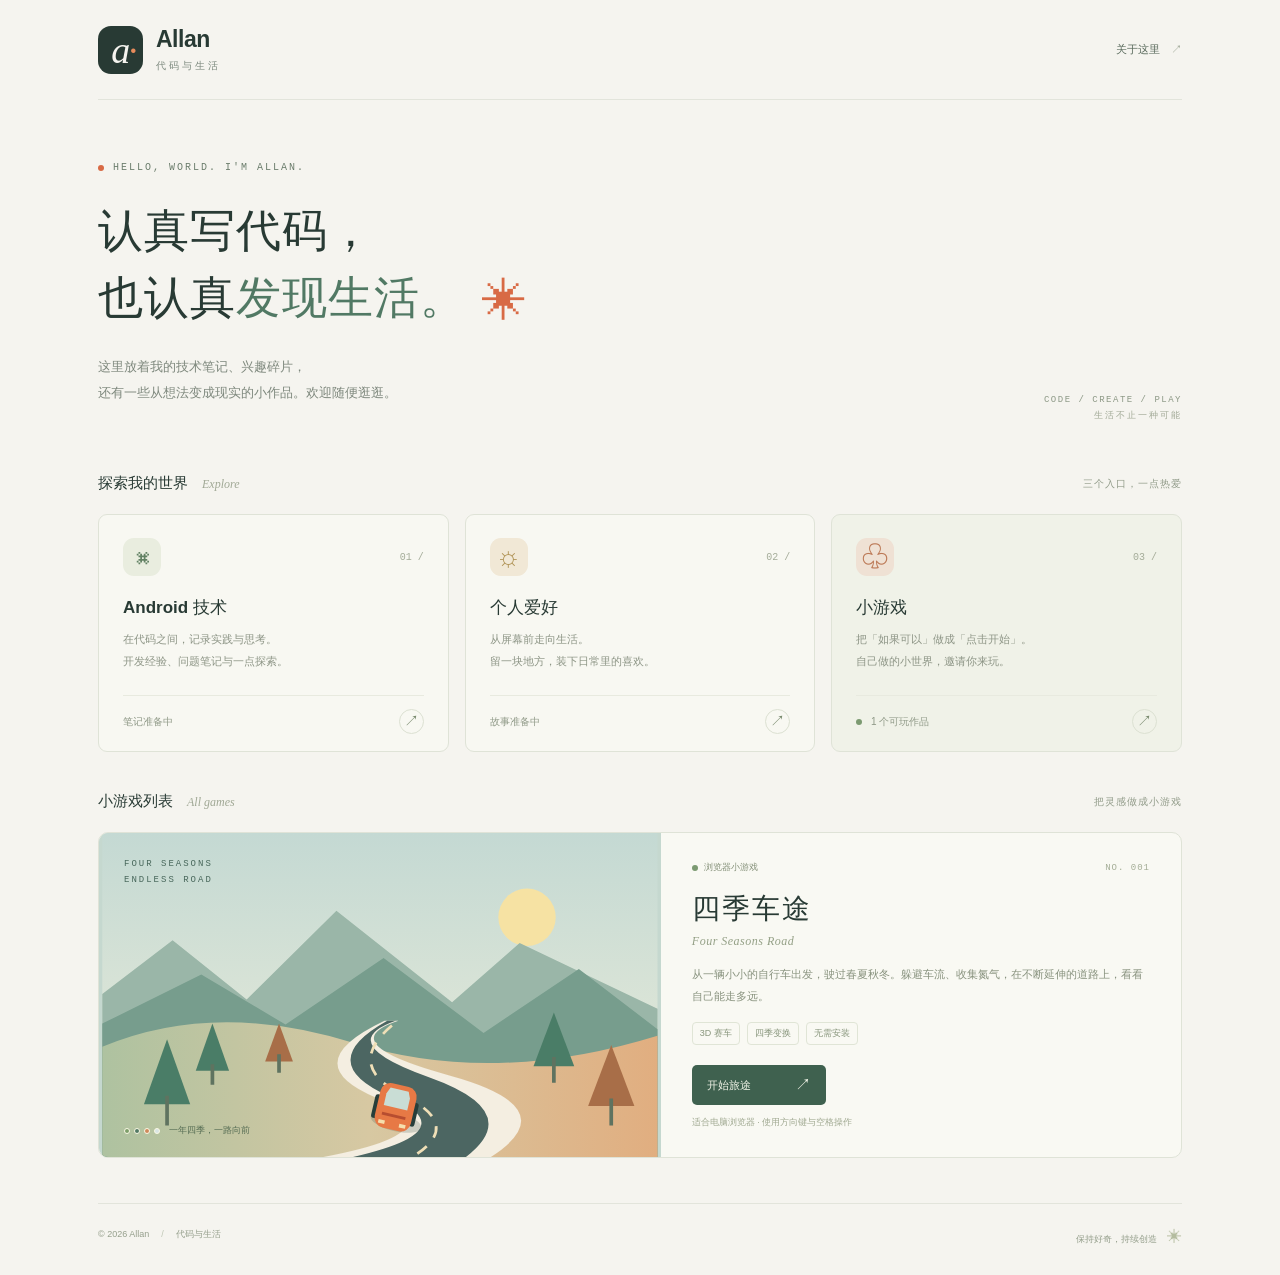
==== commit 8dc7fb68: "将首页作品区明确为全部小游戏列表" ====
--- a/index.html
+++ b/index.html
@@ -33,7 +33,7 @@
         </section>
 
         <section id="games" class="featured" aria-labelledby="featured-title">
-          <div class="section-heading"><h2 id="featured-title">最近的小作品<span>Made with curiosity</span></h2><span class="section-note">把灵感做成小游戏</span></div>
+          <div class="section-heading"><h2 id="featured-title">小游戏列表<span>All games</span></h2><span class="section-note">把灵感做成小游戏</span></div>
           <article class="game-feature">
             <div class="road-art" role="img" aria-label="四季配色的山峦间，一辆橙色小汽车驶向远方">
               <span class="art-label">FOUR SEASONS<br>ENDLESS ROAD</span>
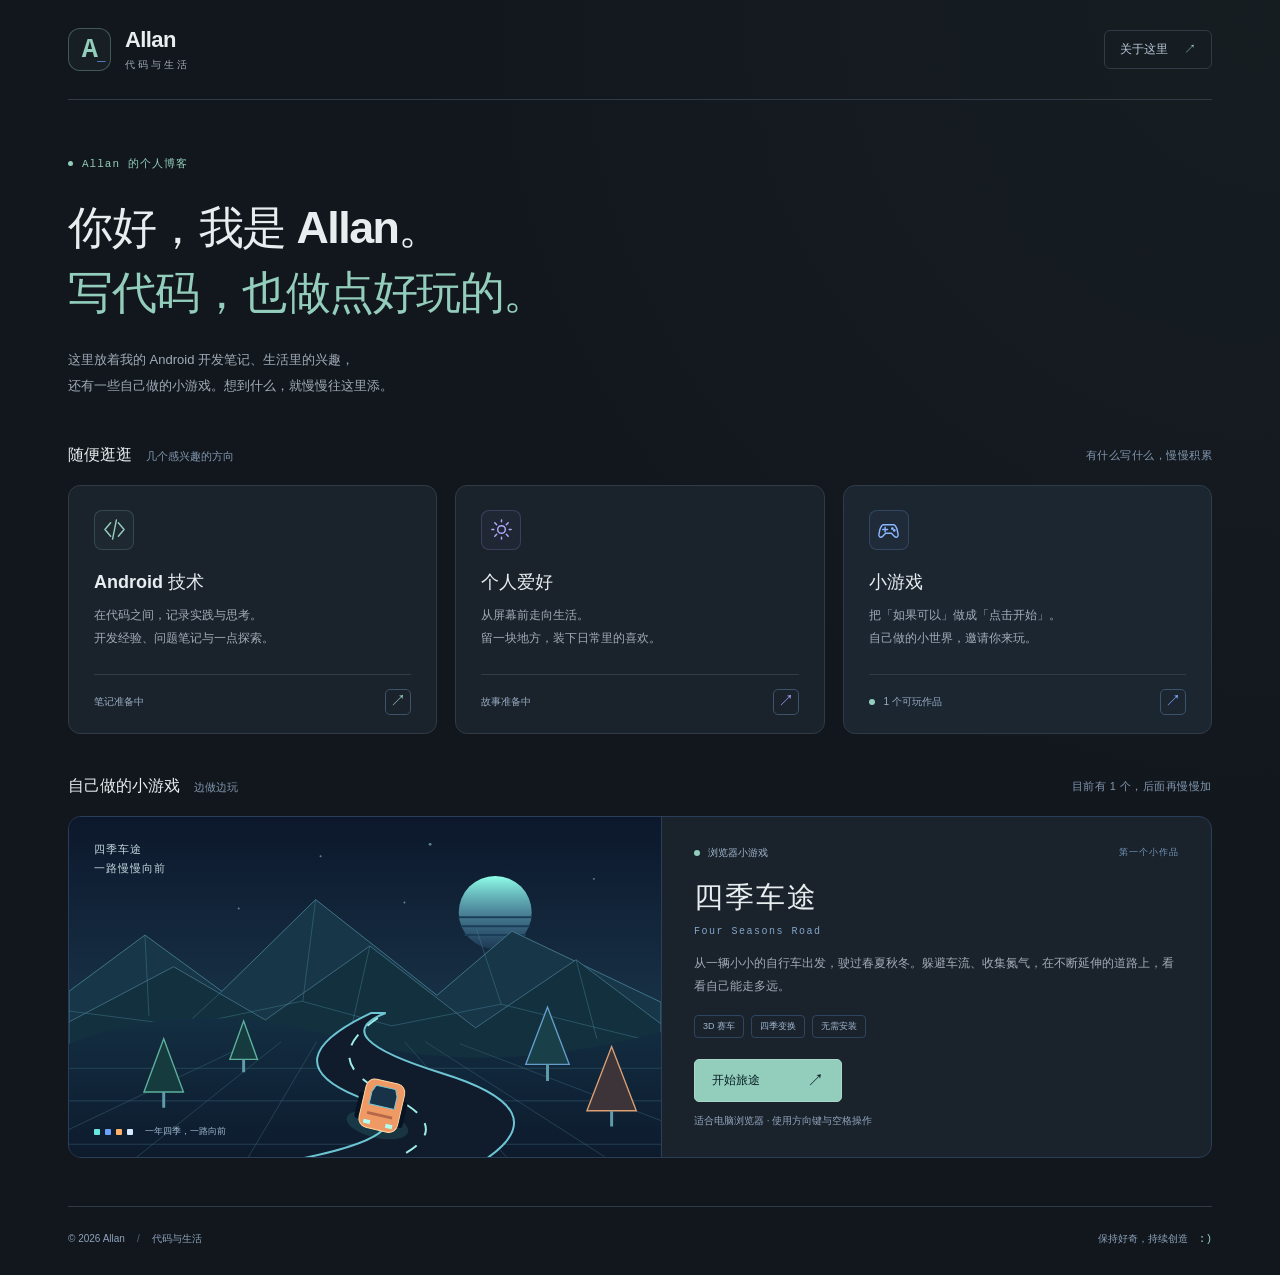
==== commit e8a7f2a6: "调整博客为深色个人开发者风格" ====
--- a/index.html
+++ b/index.html
@@ -4,64 +4,81 @@
   <meta charset="UTF-8">
   <meta name="viewport" content="width=device-width, initial-scale=1">
   <meta name="description" content="Allan 的个人博客：记录 Android 技术、生活里的兴趣，以及自己制作的小游戏。">
-  <meta name="theme-color" content="#f5f4ef">
+  <meta name="theme-color" content="#12171d">
   <title>Allan · 代码与生活</title>
-  <link rel="icon" href="data:image/svg+xml,%3Csvg xmlns='http://www.w3.org/2000/svg' viewBox='0 0 48 48'%3E%3Crect width='48' height='48' rx='14' fill='%23e36b42'/%3E%3Cpath d='M12 34 24 12l12 22M17 27h14' fill='none' stroke='white' stroke-width='4'/%3E%3C/svg%3E">
+  <link rel="icon" href="data:image/svg+xml,%3Csvg xmlns='http://www.w3.org/2000/svg' viewBox='0 0 48 48'%3E%3Crect width='48' height='48' rx='14' fill='%230f1b2b'/%3E%3Cpath d='M12 34 24 12l12 22M17 27h14' fill='none' stroke='%2367e8df' stroke-width='4'/%3E%3C/svg%3E">
   <link rel="stylesheet" href="./style.css">
   <script src="./site.js" defer></script>
 </head>
 <body>
   <a class="skip-link" href="#main">跳到正文</a>
   <div class="page-shell">
-    <header class="topbar"><a class="brand" href="#home" aria-label="Allan 博客首页"><span class="brand-mark">a<span>·</span></span><span>Allan<span class="brand-subtitle">代码与生活</span></span></a><a class="about-link" href="#about">关于这里 <span>↗</span></a></header>
+    <header class="topbar"><a class="brand" href="#home" aria-label="Allan 博客首页"><span class="brand-mark">A<span>_</span></span><span>Allan<span class="brand-subtitle">代码与生活</span></span></a><div class="topbar-meta"><a class="about-link" href="#about">关于这里 <span>↗</span></a></div></header>
     <main id="main" tabindex="-1">
       <section id="home" data-view="home" class="home-view">
         <div class="hero">
-          <p class="eyebrow"><span></span> HELLO, WORLD. I'M ALLAN.</p>
-          <h1>认真写代码，<br>也认真<span class="serif-accent">发现生活。</span><span class="hero-star" aria-hidden="true">✳</span></h1>
-          <p class="hero-description">这里放着我的技术笔记、兴趣碎片，<br class="desktop-break">还有一些从想法变成现实的小作品。欢迎随便逛逛。</p>
-          <div class="hero-coordinate" aria-hidden="true">CODE / CREATE / PLAY<br><span>生活不止一种可能</span></div>
+          <div class="hero-copy">
+            <p class="eyebrow"><span></span> Allan 的个人博客</p>
+            <h1>你好，我是 Allan。<br><span class="hero-accent">写代码，也做点好玩的。</span></h1>
+            <p class="hero-description">这里放着我的 Android 开发笔记、生活里的兴趣，<br class="desktop-break">还有一些自己做的小游戏。想到什么，就慢慢往这里添。</p>
+          </div>
         </div>
 
         <section class="explore" id="explore" aria-labelledby="explore-title">
-          <div class="section-heading"><h2 id="explore-title">探索我的世界<span>Explore</span></h2><span class="section-note">三个入口，一点热爱</span></div>
+          <div class="section-heading"><h2 id="explore-title">随便逛逛<span>几个感兴趣的方向</span></h2><span class="section-note">有什么写什么，慢慢积累</span></div>
           <div class="category-grid">
-            <a href="#android" class="category-card"><div class="category-top"><span class="category-symbol android-symbol">⌘</span><span class="category-number">01 /</span></div><h3>Android 技术</h3><p>在代码之间，记录实践与思考。<br>开发经验、问题笔记与一点探索。</p><div class="category-bottom"><span>笔记准备中</span><span class="circle-arrow">↗</span></div></a>
-            <a href="#hobbies" class="category-card"><div class="category-top"><span class="category-symbol hobbies-symbol">☼</span><span class="category-number">02 /</span></div><h3>个人爱好</h3><p>从屏幕前走向生活。<br>留一块地方，装下日常里的喜欢。</p><div class="category-bottom"><span>故事准备中</span><span class="circle-arrow">↗</span></div></a>
-            <a href="#games" class="category-card game-category"><div class="category-top"><span class="category-symbol games-symbol">♧</span><span class="category-number">03 /</span></div><h3>小游戏</h3><p>把「如果可以」做成「点击开始」。<br>自己做的小世界，邀请你来玩。</p><div class="category-bottom"><span><i class="tiny-dot"></i> 1 个可玩作品</span><span class="circle-arrow">↗</span></div></a>
+            <a href="#android" class="category-card"><div class="category-top"><span class="category-symbol android-symbol"><svg viewBox="0 0 24 24" fill="none" stroke="currentColor" stroke-width="1.5" stroke-linecap="round" stroke-linejoin="round" aria-hidden="true"><path d="m8 5-6 7 6 7m8-14 6 7-6 7m-2-17-4 20"/></svg></span></div><h3>Android 技术</h3><p>在代码之间，记录实践与思考。<br>开发经验、问题笔记与一点探索。</p><div class="category-bottom"><span>笔记准备中</span><span class="circle-arrow">↗</span></div></a>
+            <a href="#hobbies" class="category-card"><div class="category-top"><span class="category-symbol hobbies-symbol"><svg viewBox="0 0 24 24" fill="none" stroke="currentColor" stroke-width="1.5" stroke-linecap="round" stroke-linejoin="round" aria-hidden="true"><circle cx="12" cy="12" r="4"/><path d="M12 2v2m0 16v2M2 12h2m16 0h2M5 5l2 2m10 10 2 2M5 19l2-2M17 7l2-2"/></svg></span></div><h3>个人爱好</h3><p>从屏幕前走向生活。<br>留一块地方，装下日常里的喜欢。</p><div class="category-bottom"><span>故事准备中</span><span class="circle-arrow">↗</span></div></a>
+            <a href="#games" class="category-card game-category"><div class="category-top"><span class="category-symbol games-symbol"><svg viewBox="0 0 24 24" fill="none" stroke="currentColor" stroke-width="1.5" stroke-linecap="round" stroke-linejoin="round" aria-hidden="true"><path d="M7 7h10c2 0 3 2 4 5l1 5c.5 3-2 4-4 2l-3-3H9l-3 3c-2 2-4.5 1-4-2l1-5c1-3 2-5 4-5Z"/><path d="M6 12h5m-2.5-2.5v5"/><circle cx="16" cy="11" r=".7"/><circle cx="18" cy="13" r=".7"/></svg></span></div><h3>小游戏</h3><p>把「如果可以」做成「点击开始」。<br>自己做的小世界，邀请你来玩。</p><div class="category-bottom"><span><i class="tiny-dot"></i> 1 个可玩作品</span><span class="circle-arrow">↗</span></div></a>
           </div>
         </section>
 
         <section id="games" class="featured" aria-labelledby="featured-title">
-          <div class="section-heading"><h2 id="featured-title">小游戏列表<span>All games</span></h2><span class="section-note">把灵感做成小游戏</span></div>
+          <div class="section-heading"><h2 id="featured-title">自己做的小游戏<span>边做边玩</span></h2><span class="section-note">目前有 1 个，后面再慢慢加</span></div>
           <article class="game-feature">
-            <div class="road-art" role="img" aria-label="四季配色的山峦间，一辆橙色小汽车驶向远方">
-              <span class="art-label">FOUR SEASONS<br>ENDLESS ROAD</span>
-              <svg viewBox="0 0 600 350" xmlns="http://www.w3.org/2000/svg" aria-hidden="true">
-                <defs><linearGradient id="sky" x2="0" y2="1"><stop stop-color="#c4d9d3"/><stop offset="1" stop-color="#ecedda"/></linearGradient><linearGradient id="land" x2="1" y2="0"><stop stop-color="#aec2a0"/><stop offset=".48" stop-color="#d7c8a2"/><stop offset="1" stop-color="#e1ae80"/></linearGradient></defs>
-                <path fill="url(#sky)" d="M0 0h600v350H0z"/><circle cx="459" cy="91" r="31" fill="#f6e2a3"/>
-                <path d="m0 174 76-58 80 64 97-96 125 99 73-64 149 71v160H0Z" fill="#9ab6a8"/><path d="m0 206 107-53 91 54 106-72 108 81 103-69 85 65v138H0Z" fill="#779d8d"/>
-                <path d="M0 231q122-51 272-4t328-8v131H0Z" fill="url(#land)"/>
-                <path d="M305 203q-97 46-9 83t-57 64h181q83-53-45-88t-55-59Z" fill="#f4eee1"/><path d="M308 203q-81 45 3 82t-40 65h122q64-49-40-86t-36-61Z" fill="#4c6662"/>
-                <path d="M313 208q-52 44 13 76t9 66" fill="none" stroke="#efdfb7" stroke-width="3" stroke-dasharray="13 12"/>
-                <g fill="#4a7d67"><path d="m101 257 18-51 18 51Z"/><path d="m466 252 22-58 22 58Z"/><path d="m45 293 25-70 25 70Z"/></g><g fill="#a86e48"><path d="m525 295 25-66 25 66Z"/><path d="m176 247 15-41 15 41Z"/></g>
-                <g stroke="#5f7360" stroke-width="4"><path d="M119 250v22m369-30v28M70 284v32m480-29v29m-359-77v20"/></g>
-                <g transform="translate(318 292) rotate(13)"><ellipse cx="4" cy="20" rx="28" ry="10" fill="#304943" opacity=".2"/><rect x="-24" y="-5" width="8" height="26" rx="3" fill="#273e3a"/><rect x="16" y="-5" width="8" height="26" rx="3" fill="#273e3a"/><rect x="-20" y="-20" width="40" height="49" rx="11" fill="#e77945"/><path d="m-13-8 3-7h20l3 7v13h-26Z" fill="#c9ddd5"/><path d="M-13 14h26" stroke="#b74d30" stroke-width="3"/><path d="M-15 23h7m16 0h7" stroke="#f6dfad" stroke-width="4"/></g>
+            <div class="road-art" role="img" aria-label="青蓝色线框山峦与网格公路间，一辆橙色小汽车驶向发光的地平线">
+              <span class="art-label">四季车途<br>一路慢慢向前</span>
+              <svg viewBox="0 0 600 350" preserveAspectRatio="xMidYMid slice" xmlns="http://www.w3.org/2000/svg" aria-hidden="true">
+                <defs>
+                  <linearGradient id="sky" x2="0" y2="1"><stop stop-color="#0c172b"/><stop offset="1" stop-color="#21465b"/></linearGradient>
+                  <linearGradient id="land" x2="0" y2="1"><stop stop-color="#132e42"/><stop offset="1" stop-color="#0d1a2c"/></linearGradient>
+                  <linearGradient id="sun" x2="0" y2="1"><stop stop-color="#8fffe8"/><stop offset="1" stop-color="#5d9bd5" stop-opacity=".15"/></linearGradient>
+                </defs>
+                <path fill="url(#sky)" d="M0 0h600v350H0z"/>
+                <g fill="#a4d9e3" opacity=".55"><circle cx="255" cy="42" r="1"/><circle cx="366" cy="30" r="1.4"/><circle cx="532" cy="65" r="1"/><circle cx="172" cy="95" r="1"/><circle cx="340" cy="89" r="1"/></g>
+                <circle cx="432" cy="99" r="37" fill="url(#sun)"/>
+                <g stroke="#1b3f58" stroke-width="2"><path d="M395 104h74m-72 9h70m-66 9h62"/></g>
+                <path d="m0 179 77-57 78 57 95-93 123 97 76-65 151 72v160H0Z" fill="#173648" stroke="#41748a"/>
+                <path d="m0 210 106-56 93 54 106-75 107 83 102-69 86 65v138H0Z" fill="#12303d" stroke="#3d687d"/>
+                <g fill="none" stroke="#457e92" stroke-width=".8" opacity=".6"><path d="m77 122 4 82m74-25-38 35m133-128-13 103m68-56-22 97m130-114 25 76m76-45 21 80M0 199l117 15 119-25 91 25 111-22 162 40"/></g>
+                <path d="M0 232q125-49 273-6t327-6v130H0Z" fill="url(#land)"/>
+                <g fill="none" stroke="#386174" stroke-width=".8" opacity=".65"><path d="M0 257h600M0 290h600M0 334h600M65 350l150-120m-35 120 71-120m195 120-106-120m208 120L361 230M0 319l183-87m417 78-204-78"/></g>
+                <path d="M306 201q-101 48-15 84t-63 65h193q77-51-43-88t-57-61Z" fill="#101b2c" stroke="#6dc5d3" stroke-width="2"/>
+                <path d="M313 206q-63 43 11 78t3 66" fill="none" stroke="#9fece6" stroke-width="2" stroke-dasharray="13 13"/>
+                <g stroke-width="1.4"><path d="m76 281 20-54 20 54Zm87-33 14-39 14 39Z" fill="#153b3e" stroke="#5caf9b"/><path d="m463 253 22-58 22 58Z" fill="#193f48" stroke="#649dcc"/><path d="m525 300 25-65 25 65Z" fill="#3c3438" stroke="#dba073"/></g>
+                <g stroke="#5f9baa" stroke-width="3"><path d="M96 281v16m81-49v13m308-8v17m65 30v16"/></g>
+                <g transform="translate(318 291) rotate(13)">
+                  <ellipse cx="0" cy="24" rx="32" ry="13" fill="#67e8df" opacity=".12"/>
+                  <rect x="-25" y="-5" width="8" height="27" rx="3" fill="#081321"/><rect x="17" y="-5" width="8" height="27" rx="3" fill="#081321"/>
+                  <rect x="-20" y="-21" width="40" height="50" rx="9" fill="#ef9964" stroke="#ffd7a4"/>
+                  <path d="m-13-8 3-7h20l3 7v13h-26Z" fill="#183247" stroke="#70c8da"/><path d="M-13 14h26" stroke="#b56848" stroke-width="3"/>
+                  <path d="M-15 23h7m16 0h7" stroke="#b1fff3" stroke-width="4"/>
+                </g>
               </svg>
               <div class="season-dots" aria-label="春夏秋冬"><i></i><i></i><i></i><i></i><span>一年四季，一路向前</span></div>
             </div>
-            <div class="game-description"><div class="game-kicker"><span class="live-dot"></span> 浏览器小游戏 <span>NO. 001</span></div><h3>四季车途<span>Four Seasons Road</span></h3><p>从一辆小小的自行车出发，驶过春夏秋冬。躲避车流、收集氮气，在不断延伸的道路上，看看自己能走多远。</p><div class="game-tags"><span>3D 赛车</span><span>四季变换</span><span>无需安装</span></div><a class="play-button" data-game-link href="https://jzlhll.github.io/HtmlCarGame/">开始旅途 <span>↗</span></a><small>适合电脑浏览器 · 使用方向键与空格操作</small></div>
+            <div class="game-description"><div class="game-kicker"><span class="live-dot"></span> 浏览器小游戏 <span>第一个小作品</span></div><h3>四季车途<span>Four Seasons Road</span></h3><p>从一辆小小的自行车出发，驶过春夏秋冬。躲避车流、收集氮气，在不断延伸的道路上，看看自己能走多远。</p><div class="game-tags"><span>3D 赛车</span><span>四季变换</span><span>无需安装</span></div><a class="play-button" data-game-link href="https://jzlhll.github.io/HtmlCarGame/">开始旅途 <span>↗</span></a><small>适合电脑浏览器 · 使用方向键与空格操作</small></div>
           </article>
         </section>
       </section>
 
 
-      <section data-view="android" class="collection-view" hidden><p class="eyebrow">01 / ANDROID</p><h1>Android 技术<span class="title-dot">.</span></h1><p class="collection-intro">把开发里的实践与思考，整理成下一次出发的路标。</p><div class="empty-state"><span class="empty-icon">⌘</span><h2>第一篇笔记，正在路上</h2><p>这里将收录 Android 开发经验、技术探索和问题记录。</p><span class="empty-label">栏目已预留 · 敬请期待</span></div><a class="text-link" href="#home">← 回到首页</a></section>
+      <section data-view="android" class="collection-view" hidden><p class="eyebrow">01 / ANDROID</p><h1>Android 技术<span class="title-dot">.</span></h1><p class="collection-intro">把开发里的实践与思考，整理成下一次出发的路标。</p><div class="empty-state"><span class="empty-icon" aria-hidden="true">&lt;/&gt;</span><h2>第一篇笔记，正在路上</h2><p>这里将收录 Android 开发经验、技术探索和问题记录。</p><span class="empty-label">栏目已预留 · 敬请期待</span></div><a class="text-link" href="#home">← 回到首页</a></section>
       <section data-view="hobbies" class="collection-view" hidden><p class="eyebrow">02 / LIFE & INTERESTS</p><h1>个人爱好<span class="title-dot">.</span></h1><p class="collection-intro">给工作之外的自己，留一点自由生长的空间。</p><div class="empty-state"><span class="empty-icon">☼</span><h2>收集喜欢，也收集日常</h2><p>未来在这里分享兴趣、灵感，以及生活里的小发现。</p><span class="empty-label">栏目已预留 · 敬请期待</span></div><a class="text-link" href="#home">← 回到首页</a></section>
       <section data-view="about" class="collection-view" hidden><p class="eyebrow">A LITTLE ABOUT THIS SPACE</p><h1>你好，我是 Allan<span class="title-dot">.</span></h1><p class="collection-intro">喜欢写代码，也喜欢把有趣的想法做出来。</p><div class="about-note"><h2>一个放下想法的地方</h2><p>这个博客用来记录 Android 技术、个人爱好，以及自己制作的小游戏。不着急填满，慢慢积累。</p><p>第一个小作品是「四季车途」。如果刚好有一点空闲，欢迎去公路上转一圈。</p><a class="text-link" data-game-link href="https://jzlhll.github.io/HtmlCarGame/">去玩四季车途 ↗</a></div><a class="text-link" href="#home">← 回到首页</a></section>
       <noscript><p class="noscript-note">分类切换需要启用 JavaScript；也可以直接<a href="https://jzlhll.github.io/HtmlCarGame/">进入四季车途</a>。</p></noscript>
     </main>
-    <footer><span>© <span id="year">2026</span> Allan<span class="footer-divider">/</span>代码与生活</span><span>保持好奇，持续创造 <span class="footer-star">✳</span></span></footer>
+    <footer><span>© <span id="year">2026</span> Allan<span class="footer-divider">/</span>代码与生活</span><span>保持好奇，持续创造 <span class="footer-star" aria-hidden="true">:)</span></span></footer>
   </div>
 </body>
 </html>
--- a/style.css
+++ b/style.css
@@ -1,10 +1,187 @@
 @charset "UTF-8";
-:root{color-scheme:light;--paper:#f5f4ef;--ink:#283a34;--muted:#849087;--line:#e2e4db;--accent:#d86a45;--green:#517964;font-family:-apple-system,BlinkMacSystemFont,"Segoe UI","PingFang SC","Microsoft YaHei",sans-serif;color:var(--ink);background:var(--paper);font-synthesis:none}
-*{box-sizing:border-box}body{margin:0}a{color:inherit;text-decoration:none;-webkit-tap-highlight-color:transparent;touch-action:manipulation}a:focus-visible{outline:3px solid var(--accent);outline-offset:5px}html{scroll-behavior:smooth}::selection{background:#edcab5}[hidden]{display:none!important}.skip-link{position:fixed;top:-70px;left:20px;background:var(--ink);color:white;padding:12px;z-index:5}.skip-link:focus{top:12px}.brand{color:var(--ink);display:flex;align-items:center;gap:13px;font-size:23px;font-weight:650;letter-spacing:-.5px;padding:0}.brand-mark{display:grid;place-content:center;position:relative;background:var(--ink);color:var(--paper);width:45px;height:48px;border-radius:13px;font:italic 38px Georgia,serif}.brand-mark span{position:absolute;color:#e78b5b;right:6px;bottom:2px}.brand-subtitle{display:block;font-size:10px;letter-spacing:3px;font-weight:400;color:#7c897e;margin-top:6px}.tiny-dot,.live-dot{display:inline-block;width:6px;height:6px;border-radius:50%;background:#7c9a71;margin-right:6px}
-.page-shell{width:100%;max-width:1180px;margin:0 auto;padding:0 48px}.topbar{min-height:100px;padding:18px 0;display:flex;align-items:center;justify-content:space-between;border-bottom:1px solid var(--line);font-size:11px;color:#899186}.about-link{color:#596a5c}.about-link>span{margin-left:8px;color:#97a18f}main{outline:none}.hero{position:relative;padding:62px 0 45px}.eyebrow{display:flex;align-items:center;gap:9px;font:10px monospace;letter-spacing:2px;color:#6b7d6c;margin:0 0 24px}.eyebrow>span{height:6px;width:6px;background:var(--accent);border-radius:50%}h1{font-size:clamp(35px,3.5vw,54px);line-height:1.5;letter-spacing:1px;font-weight:600;margin:0}.serif-accent{color:var(--green);font-family:Georgia,"Songti SC",SimSun,serif;font-weight:500}.hero-star{display:inline-block;font-size:45px;line-height:1;color:var(--accent);margin-left:16px;vertical-align:middle;font-weight:400}.hero-description{font-size:13px;line-height:2;color:#7e887d;margin:22px 0 23px}.text-link{display:inline-flex;gap:23px;font-size:12px;font-weight:500;align-items:center}.text-link span{font-size:19px;color:var(--accent)}.text-link:hover{color:var(--accent)}.hero-coordinate{position:absolute;right:0;bottom:50px;text-align:right;font:9px/1.8 monospace;letter-spacing:1.5px;color:#8c9885}.hero-coordinate span{letter-spacing:2px;font-size:9px;color:#a0a895}.section-heading{display:flex;justify-content:space-between;align-items:center;margin-bottom:21px}.section-heading h2{font-size:15px;font-weight:600;margin:0}.section-heading h2>span{font:italic 12px Georgia,serif;color:#a0a895;margin-left:14px}.section-note{font-size:10px;letter-spacing:1px;color:#919b89}.category-grid{display:grid;grid-template-columns:repeat(3,minmax(0,1fr));gap:16px}.category-card{padding:23px 24px 17px;border:1px solid #dfe3d7;border-radius:9px;background:#f8f8f2;transition:transform .2s,border-color .2s;min-width:0}.category-card:hover{transform:translateY(-4px);border-color:#9cab8e}.category-top{display:flex;justify-content:space-between;align-items:center}.category-symbol{display:grid;place-content:center;height:38px;width:38px;border-radius:11px;font-size:28px}.android-symbol{color:#638264;background:#e9eddf}.hobbies-symbol{background:#f1e8d6;color:#b09355}.games-symbol{background:#efe1d4;color:#bc7956}.category-number{font:10px monospace;color:#a4ac99}.category-card h3{margin:20px 0 10px;font-size:17px;font-weight:600}.category-card p{font-size:11px;line-height:1.95;color:#8d9586;margin:0}.category-bottom{margin-top:23px;padding-top:13px;border-top:1px solid #e8eadf;display:flex;justify-content:space-between;align-items:center;color:#8f9987;font-size:10px}.circle-arrow{display:grid;place-content:center;border:1px solid #dce1d2;border-radius:50%;width:25px;height:25px;color:#7a8b6f;font-size:15px}.game-category{background:#f0f2e8}.featured{margin:40px 0 45px;scroll-margin-top:28px}.explore{scroll-margin-top:28px}.game-feature{display:grid;grid-template-columns:1.08fr 1fr;border:1px solid #dfe3d7;border-radius:10px;overflow:hidden;background:#f9f9f3}.road-art{position:relative;overflow:hidden;min-height:305px;background:#c5d8cf}.road-art svg{display:block;position:absolute;inset:0;width:100%;height:100%;object-fit:cover}.art-label{position:absolute;top:24px;left:25px;font:9px/1.7 monospace;letter-spacing:2px;z-index:1;color:#48675b}.season-dots{position:absolute;bottom:20px;left:25px;display:flex;align-items:center;gap:4px}.season-dots i{width:6px;height:6px;background:#7d9e6a;border:1px solid #faf8e4;border-radius:50%}.season-dots i:nth-child(2){background:#527965}.season-dots i:nth-child(3){background:#ce895b}.season-dots i:nth-child(4){background:#d9e5e4}.season-dots span{font-size:9px;margin-left:5px;color:#566d54}.game-description{padding:28px 31px}.game-kicker{display:flex;align-items:center;font-size:9px;color:#849078}.game-kicker>span:last-child{margin-left:auto;font:9px monospace;letter-spacing:1px;color:#a4ad96}.game-description h3{font-size:28px;font-weight:600;margin:16px 0 15px;letter-spacing:2px}.game-description h3>span{display:block;font:italic 12px Georgia,serif;letter-spacing:.5px;color:#94a086;margin-top:6px}.game-description p{font-size:11px;line-height:1.95;color:#89937f;margin:0}.game-tags{display:flex;gap:7px;margin:15px 0 20px}.game-tags span{border:1px solid #e0e5d6;border-radius:4px;padding:4px 7px;font-size:9px;color:#87957b}.play-button{display:inline-flex;align-items:center;gap:44px;background:#3f614f;color:#f3f5e9;font-size:11px;border-radius:5px;padding:12px 15px;transition:background .2s}.play-button:hover{background:#2a4637}.play-button span{font-size:16px;line-height:1}.game-description small{display:block;font-size:9px;color:#a0a991;margin-top:11px}footer{border-top:1px solid var(--line);display:flex;justify-content:space-between;padding:24px 0 29px;color:#959f8c;font-size:9px}.footer-divider{padding:0 12px;color:#bec6b4}.footer-star{font-size:15px;color:#b4bc9f;margin-left:7px}
-.collection-view{padding:70px 0;min-height:calc(100vh - 170px)}.collection-view h1{font-size:42px}.title-dot{color:var(--accent)}.collection-intro{font-size:14px;color:#87937f;line-height:1.9}.empty-state{border:1px dashed #ccd5c2;border-radius:12px;margin:45px 0 30px;padding:65px 25px;text-align:center;background:#f0f2e9}.empty-icon{color:#79916a;font-size:45px}.empty-state h2,.about-note h2{font-size:20px;font-weight:500}.empty-state p,.about-note p{font-size:13px;color:#89967f;line-height:2}.empty-label{display:inline-block;font-size:10px;color:#99a28e;margin-top:20px;letter-spacing:1px}.about-note{max-width:640px;border-top:1px solid var(--line);padding:25px 0 45px;margin-top:40px}.about-note .text-link{margin-top:15px}.noscript-note{font-size:13px;padding:20px;border:1px solid var(--line)}
-@media(min-width:1600px){.page-shell{max-width:1280px;padding:0 64px}.hero{padding-top:75px}.category-card{padding:28px}.game-description{padding:35px 40px}.road-art{min-height:330px}}
-@media(max-width:1150px){.page-shell{padding:0 35px}.hero-coordinate{display:none}.category-card{padding:20px 16px 15px}.game-description{padding:25px}.game-description h3{font-size:25px}.section-note{display:none}.hero-star{font-size:34px;margin-left:8px}.category-card p{font-size:10px}}
-@media(max-width:800px){.brand{padding:0 7px;font-size:21px;gap:10px}.brand-mark{width:38px;height:43px}.page-shell{padding:0 25px}.topbar{min-height:90px;font-size:10px}.hero{padding-top:45px}h1{font-size:33px}.hero-star{display:none}.category-grid{gap:10px}.category-card{padding:17px 12px 12px}.category-symbol{height:32px;width:32px;font-size:24px}.category-card h3{font-size:14px}.category-card p br{display:none}.category-card p{font-size:10px;min-height:58px}.category-number{font-size:9px}.category-bottom{font-size:9px;margin-top:12px}.circle-arrow{width:22px;height:22px}.game-feature{grid-template-columns:1fr}.road-art{min-height:260px}.road-art svg{object-position:center}.game-description{padding:25px 28px}.game-description p{max-width:400px}.game-description small{display:inline-block;margin-left:12px}.collection-view h1{font-size:32px}.section-heading h2>span{font-size:10px;margin-left:8px}}
-@media(max-width:580px){.brand{padding:0;font-size:21px}.brand-subtitle{display:inline;margin-left:13px;font-size:9px;letter-spacing:2px}.brand-mark{width:35px;height:38px;font-size:31px}.page-shell{padding:0 22px}.topbar{min-height:82px;font-size:10px}.hero{padding:38px 0}.eyebrow{font-size:9px;letter-spacing:1.5px;margin-bottom:20px}h1{font-size:34px;line-height:1.6;letter-spacing:0}.hero-description{font-size:12px;margin:17px 0 20px}.section-heading h2{font-size:14px}.section-heading h2>span{font-size:11px}.category-grid{grid-template-columns:1fr}.category-card{padding:19px 20px;display:grid;grid-template-columns:44px 1fr;column-gap:14px;position:relative}.category-top{grid-row:1/4;align-items:start}.category-symbol{width:40px;height:40px;font-size:28px}.category-number{position:absolute;right:22px;top:23px}.category-card h3{margin:2px 0 9px;font-size:16px}.category-card p{min-height:0;font-size:11px;padding-right:8px}.category-bottom{grid-column:2;border:0;padding-top:0;margin-top:12px}.road-art{min-height:240px}.game-description{padding:24px}.game-description small{display:block;margin-left:0}.game-description h3{font-size:27px}footer{font-size:8px;gap:10px;line-height:1.8}.footer-divider{padding:0 7px}.footer-star{display:none}.collection-view{padding:40px 0;min-height:65vh}.collection-view h1{font-size:29px}.collection-intro{font-size:12px}.empty-state{padding:40px 20px;margin-top:30px}.empty-state h2{font-size:18px}.empty-state p{font-size:12px}}
-@media(prefers-reduced-motion:reduce){html{scroll-behavior:auto}*{transition:none!important}}
+
+:root {
+  color-scheme: dark;
+  --paper: #12171d;
+  --panel: #1a222b;
+  --ink: #e8edf0;
+  --muted: #a1acb8;
+  --line: #303b45;
+  --accent: #93cdbb;
+  --blue: #759eff;
+  --mono: "SFMono-Regular", Consolas, "Liberation Mono", monospace;
+  font-family: -apple-system, BlinkMacSystemFont, "Segoe UI", "PingFang SC", "Microsoft YaHei", sans-serif;
+  color: var(--ink);
+  background: var(--paper);
+  font-synthesis: none;
+}
+
+* { box-sizing: border-box; }
+html { scroll-behavior: smooth; }
+body {
+  margin: 0;
+  background: radial-gradient(ellipse at 100% 0, #33494222, transparent 48%);
+}
+a { color: inherit; text-decoration: none; -webkit-tap-highlight-color: transparent; touch-action: manipulation; }
+a:focus-visible { outline: 2px solid var(--accent); outline-offset: 6px; }
+::selection { color: #090f19; background: var(--accent); }
+[hidden] { display: none !important; }
+main { outline: none; }
+.skip-link { position: fixed; top: -80px; left: 20px; padding: 12px 18px; background: var(--accent); color: var(--paper); z-index: 5; }
+.skip-link:focus { top: 12px; }
+.page-shell { position: relative; width: 100%; max-width: 1240px; margin: 0 auto; padding: 0 48px; }
+
+.topbar { min-height: 100px; padding: 22px 0; display: flex; align-items: center; justify-content: space-between; border-bottom: 1px solid var(--line); }
+.brand { display: flex; align-items: center; gap: 14px; font-size: 22px; font-weight: 650; letter-spacing: -.6px; }
+.brand-mark { display: grid; place-content: center; position: relative; width: 43px; height: 43px; border: 1px solid #93cdbb55; border-radius: 12px; background: #93cdbb0c; color: var(--accent); font: 600 27px var(--mono); }
+.brand-mark span { position: absolute; right: 5px; bottom: 6px; color: var(--blue); font-size: 14px; }
+.brand-subtitle { display: block; margin-top: 5px; color: var(--muted); font-size: 10px; letter-spacing: 3px; font-weight: 400; }
+.topbar-meta { display: flex; align-items: center; gap: 27px; }
+.tiny-dot, .live-dot { display: inline-block; width: 6px; height: 6px; border-radius: 50%; background: var(--accent); }
+.tiny-dot { margin-right: 6px; }
+.live-dot { margin-right: 8px; }
+.about-link { padding: 10px 15px; border: 1px solid var(--line); border-radius: 6px; color: #b8c8db; font-size: 12px; transition: color .2s, border-color .2s; }
+.about-link span { margin-left: 13px; color: var(--accent); }
+.about-link:hover { color: var(--accent); border-color: #67e8df66; }
+
+.hero { position: relative; padding: 56px 0 46px; }
+.eyebrow { display: flex; align-items: center; gap: 9px; margin: 0 0 24px; color: var(--accent); font: 11px var(--mono); letter-spacing: 1px; }
+.eyebrow > span { width: 5px; height: 5px; border-radius: 50%; background: var(--accent); }
+h1 { margin: 0; font-size: clamp(34px, 3.5vw, 46px); line-height: 1.45; letter-spacing: -1.5px; font-weight: 650; }
+.hero-accent { color: var(--accent); }
+.hero-description { margin: 22px 0 0; color: var(--muted); font-size: 13px; line-height: 2; }
+
+.section-heading { display: flex; align-items: center; justify-content: space-between; margin-bottom: 19px; }
+.section-heading h2 { margin: 0; font-size: 16px; font-weight: 600; }
+.section-heading h2 > span { margin-left: 14px; color: #8197b0; font-size: 11px; font-weight: 400; }
+.section-note { color: #8197b0; font-size: 11px; letter-spacing: .5px; }
+.explore, .featured { scroll-margin-top: 28px; }
+.category-grid { display: grid; grid-template-columns: repeat(3, minmax(0, 1fr)); gap: 18px; }
+.category-card { position: relative; padding: 24px 25px 18px; border: 1px solid var(--line); border-radius: 12px; background: #1a222b; transition: transform .2s, border-color .2s, box-shadow .2s; min-width: 0; overflow: hidden; }
+.category-card:hover { transform: translateY(-4px); border-color: var(--card-accent, var(--accent)); box-shadow: 0 12px 35px #00000033; }
+.category-card:nth-child(2) { --card-accent: #a99dff; }
+.game-category { --card-accent: #7daaff; background: #1c2631; }
+.category-top { display: flex; justify-content: space-between; align-items: center; }
+.category-symbol { display: grid; place-content: center; width: 40px; height: 40px; border: 1px solid #93cdbb33; border-radius: 8px; background: #93cdbb09; color: var(--accent); }
+.category-symbol svg { width: 23px; height: 23px; }
+.hobbies-symbol { color: #b5a8ff; border-color: #a99dff33; background: #a99dff0b; }
+.games-symbol { color: #8bb6ff; border-color: #7daaff33; background: #7daaff0b; }
+.category-card h3 { margin: 20px 0 10px; font-size: 18px; font-weight: 600; }
+.category-card p { margin: 0; color: var(--muted); font-size: 12px; line-height: 1.95; }
+.category-bottom { display: flex; justify-content: space-between; align-items: center; margin-top: 23px; padding-top: 14px; border-top: 1px solid var(--line); color: #98adc4; font-size: 10px; }
+.circle-arrow { display: grid; place-content: center; width: 26px; height: 26px; border: 1px solid #3d536b; border-radius: 5px; color: var(--card-accent, var(--accent)); font-size: 16px; }
+
+.featured { margin: 42px 0 48px; }
+.game-feature { display: grid; grid-template-columns: 1.08fr 1fr; border: 1px solid #2a3e57; border-radius: 13px; overflow: hidden; background: #1a222b; }
+.road-art { position: relative; min-height: 327px; overflow: hidden; background: #0d1b30; border-right: 1px solid #2a3e57; }
+.road-art svg { display: block; position: absolute; inset: 0; width: 100%; height: 100%; }
+.art-label { position: absolute; z-index: 1; top: 23px; left: 25px; color: #c2d6db; font-size: 11px; line-height: 1.8; letter-spacing: 1px; }
+.season-dots { position: absolute; z-index: 1; bottom: 19px; left: 25px; display: flex; align-items: center; gap: 5px; }
+.season-dots i { width: 6px; height: 6px; background: #67e8df; border-radius: 1px; }
+.season-dots i:nth-child(2) { background: #6da1ff; }
+.season-dots i:nth-child(3) { background: #ffb16b; }
+.season-dots i:nth-child(4) { background: #d6e8ff; }
+.season-dots span { margin-left: 7px; color: #a0b9d0; font-size: 9px; }
+.game-description { padding: 29px 32px; }
+.game-kicker { display: flex; align-items: center; color: #a1b6cd; font-size: 10px; }
+.game-kicker > span:last-child { margin-left: auto; color: #7496b9; font: 9px var(--mono); letter-spacing: 1px; }
+.game-description h3 { margin: 18px 0 15px; font-size: 29px; font-weight: 600; letter-spacing: 2px; }
+.game-description h3 > span { display: block; margin-top: 8px; color: #82a5c9; font: 10px var(--mono); letter-spacing: 1.5px; }
+.game-description p { margin: 0; color: var(--muted); font-size: 12px; line-height: 1.95; }
+.game-tags { display: flex; flex-wrap: wrap; gap: 7px; margin: 17px 0 21px; }
+.game-tags span { padding: 4px 8px; border: 1px solid #2e4560; border-radius: 4px; color: #a0b8d2; font-size: 9px; }
+.play-button { display: inline-flex; align-items: center; gap: 47px; padding: 12px 17px; border: 1px solid #a8d7c8; border-radius: 5px; background: var(--accent); color: #071f26; font-size: 12px; font-weight: 600; transition: background .2s, box-shadow .2s; }
+.play-button:hover { background: #b2e0cf; box-shadow: 0 0 24px #67e8df22; }
+.play-button span { font-size: 17px; line-height: 1; }
+.game-description small { display: block; margin-top: 12px; color: #93a7bf; font-size: 10px; }
+
+.collection-view { min-height: calc(100vh - 180px); padding: 65px 0; }
+.collection-view h1 { font-size: 42px; }
+.title-dot { color: var(--accent); }
+.collection-intro { color: var(--muted); font-size: 14px; line-height: 1.9; }
+.empty-state { margin: 42px 0 30px; padding: 60px 25px; border: 1px solid var(--line); border-radius: 10px; text-align: center; background: radial-gradient(ellipse at 50% 0, #67e8df0c, transparent 65%), var(--panel); }
+.empty-icon { color: var(--accent); font: 38px var(--mono); }
+.empty-state h2, .about-note h2 { font-size: 20px; font-weight: 550; }
+.empty-state p, .about-note p { color: var(--muted); font-size: 13px; line-height: 2; }
+.empty-label { display: inline-block; margin-top: 18px; color: #a0b6cd; border: 1px solid #32495f; border-radius: 4px; padding: 6px 10px; font-size: 10px; letter-spacing: 1px; }
+.text-link { display: inline-flex; align-items: center; gap: 23px; color: var(--accent); font-size: 12px; font-weight: 500; }
+.text-link:hover { color: #b4fff6; }
+.about-note { max-width: 680px; margin: 35px 0 30px; padding: 24px 28px 30px; border: 1px solid var(--line); border-radius: 9px; background: var(--panel); }
+.about-note .text-link { margin-top: 15px; }
+.noscript-note { padding: 20px; border: 1px solid var(--line); font-size: 13px; }
+.noscript-note a { color: var(--accent); }
+footer { display: flex; justify-content: space-between; gap: 18px; padding: 25px 0 29px; border-top: 1px solid var(--line); color: #8ca2bb; font-size: 10px; }
+.footer-divider { padding: 0 12px; color: #516780; }
+.footer-star { margin-left: 8px; color: var(--accent); font: 11px var(--mono); }
+
+@media (min-width: 1600px) {
+  .page-shell { max-width: 1320px; padding: 0 64px; }
+  .hero { padding-top: 65px; padding-bottom: 52px; }
+  .category-card { padding: 28px; }
+  .game-description { padding: 35px 40px; }
+  .road-art { min-height: 350px; }
+}
+@media (max-width: 1050px) {
+  .page-shell { padding: 0 32px; }
+  h1 { font-size: 38px; }
+  .category-card { padding: 23px 19px 17px; }
+  .category-card p { font-size: 11px; }
+  .game-description { padding: 26px; }
+  .section-note { display: none; }
+}
+@media (max-width: 800px) {
+  .page-shell { padding: 0 26px; }
+  .hero { padding: 42px 0; }
+  h1 { font-size: 43px; }
+  .category-grid { gap: 12px; }
+  .category-card { padding: 20px 15px 16px; }
+  .category-card h3 { font-size: 16px; }
+  .category-card p br { display: none; }
+  .category-card p { min-height: 63px; }
+  .game-feature { grid-template-columns: 1fr; }
+  .road-art { min-height: 300px; border-right: 0; border-bottom: 1px solid #2a3e57; }
+  .game-description { padding: 28px; }
+  .game-description p { max-width: 520px; }
+  .collection-view h1 { font-size: 36px; }
+}
+@media (max-width: 580px) {
+  .page-shell { padding: 0 22px; }
+  .topbar { min-height: 86px; padding: 19px 0; }
+  .brand { font-size: 20px; gap: 11px; }
+  .brand-mark { width: 37px; height: 37px; font-size: 24px; }
+  .brand-subtitle { font-size: 9px; letter-spacing: 2px; }
+  .about-link { padding: 9px 11px; font-size: 11px; }
+  .about-link span { margin-left: 6px; }
+  .hero { padding: 39px 0 36px; }
+  .eyebrow { font-size: 9px; letter-spacing: 1.5px; margin-bottom: 19px; }
+  h1 { font-size: clamp(28px, 7.6vw, 40px); line-height: 1.55; letter-spacing: -1px; }
+  .hero-description { font-size: 12px; margin: 18px 0 0; }
+  .desktop-break { display: none; }
+  .section-heading h2 { font-size: 14px; }
+  .section-heading h2 > span { font-size: 9px; margin-left: 10px; }
+  .category-grid { grid-template-columns: 1fr; }
+  .category-card { display: grid; grid-template-columns: 42px 1fr; column-gap: 15px; padding: 21px 20px 18px; }
+  .category-top { grid-row: 1 / 4; align-items: start; }
+  .category-card h3 { font-size: 16px; margin: 2px 0 8px; padding-right: 35px; }
+  .category-card p { min-height: 0; padding-right: 5px; font-size: 11px; }
+  .category-bottom { grid-column: 2; border: 0; margin-top: 11px; padding-top: 0; }
+  .featured { margin-top: 34px; }
+  .road-art { min-height: 235px; }
+  .art-label { top: 18px; left: 20px; font-size: 8px; }
+  .season-dots { left: 20px; bottom: 17px; }
+  .game-description { padding: 24px; }
+  .game-description h3 { font-size: 27px; }
+  footer { font-size: 9px; line-height: 1.8; flex-wrap: wrap; gap: 6px; }
+  .footer-divider { padding: 0 7px; }
+  .collection-view { padding: 40px 0; min-height: calc(100vh - 180px); }
+  .collection-view h1 { font-size: 29px; letter-spacing: -1px; }
+  .collection-intro { font-size: 12px; }
+  .empty-state { padding: 40px 20px; margin-top: 30px; }
+  .empty-state h2 { font-size: 18px; }
+  .empty-state p { font-size: 12px; }
+  .about-note { padding: 18px 21px 25px; }
+}
+@media (prefers-reduced-motion: reduce) {
+  html { scroll-behavior: auto; }
+  *, *::before, *::after { animation: none !important; transition: none !important; }
+}
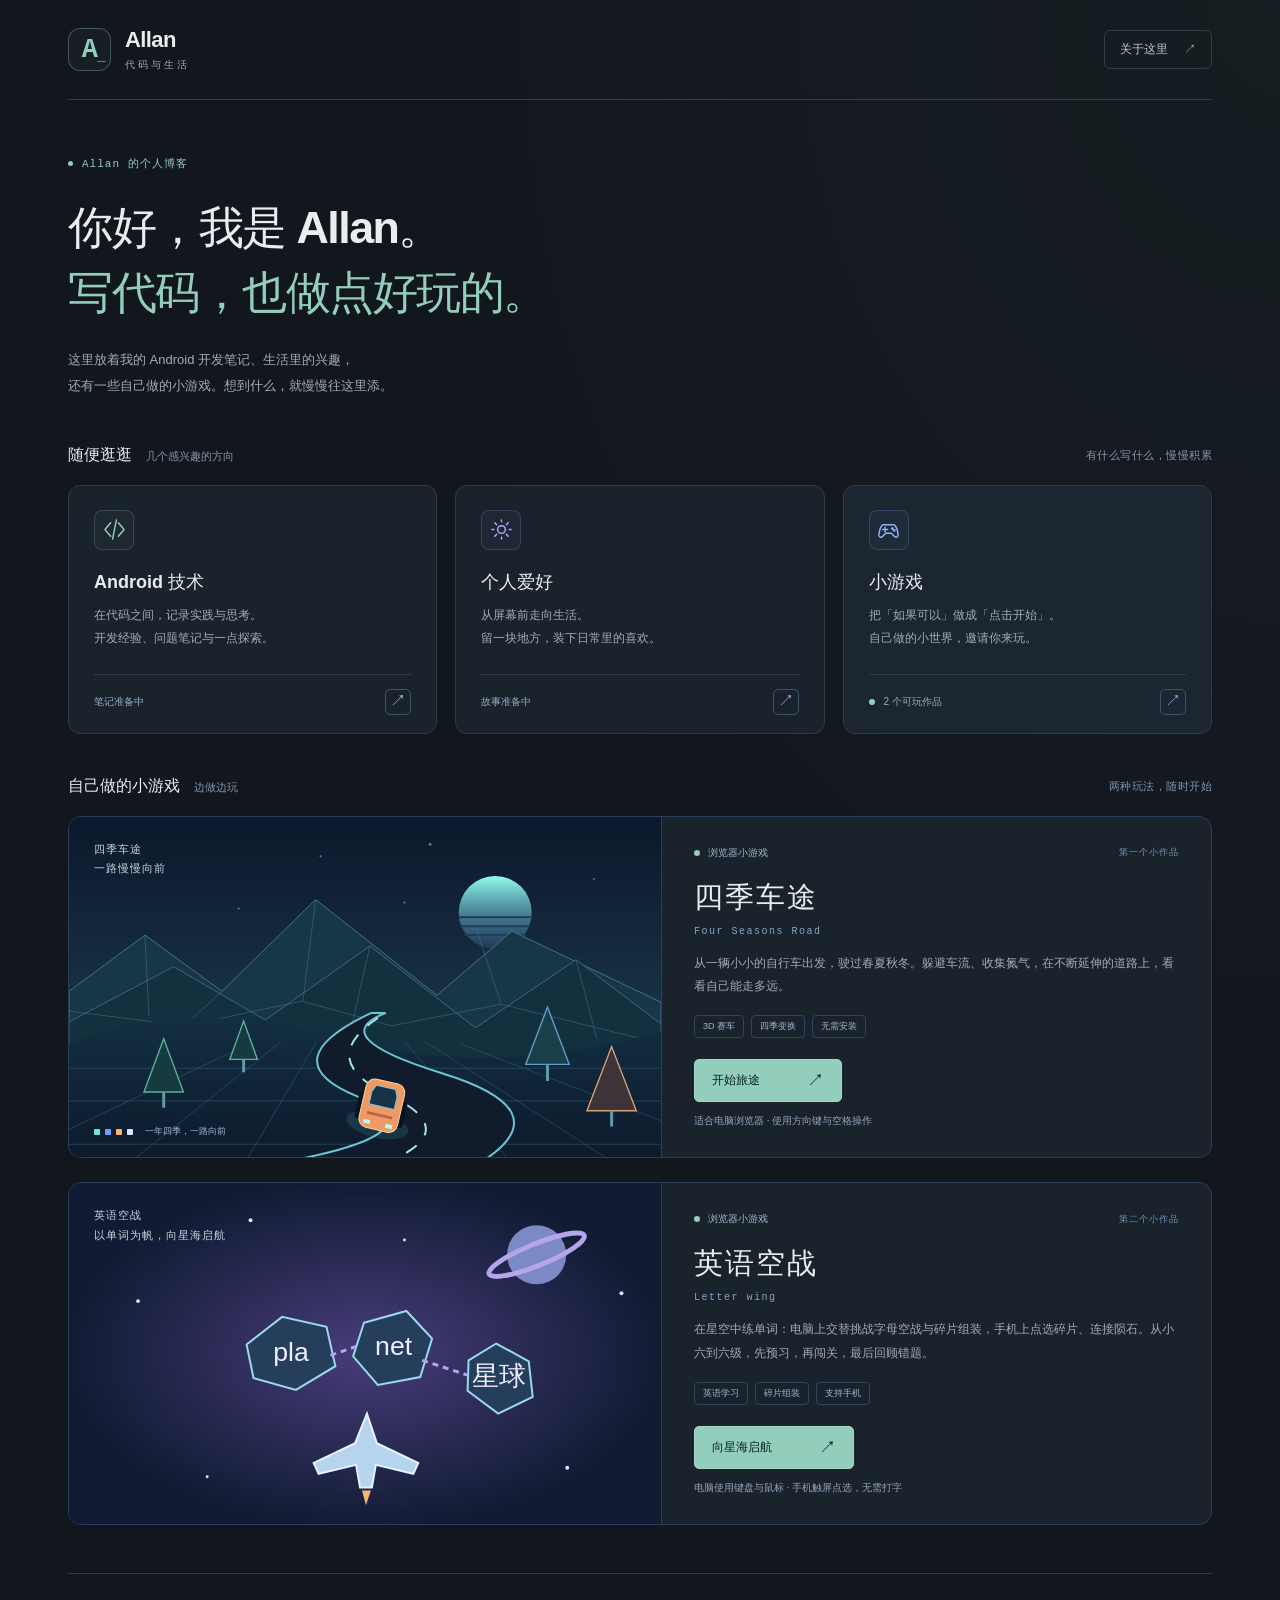
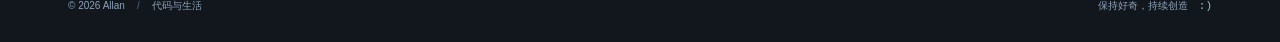
==== commit b5d47404: "feat: 聚合发布四季车途与英语空战两个子游戏" ====
--- a/index.html
+++ b/index.html
@@ -29,12 +29,12 @@
           <div class="category-grid">
             <a href="#android" class="category-card"><div class="category-top"><span class="category-symbol android-symbol"><svg viewBox="0 0 24 24" fill="none" stroke="currentColor" stroke-width="1.5" stroke-linecap="round" stroke-linejoin="round" aria-hidden="true"><path d="m8 5-6 7 6 7m8-14 6 7-6 7m-2-17-4 20"/></svg></span></div><h3>Android 技术</h3><p>在代码之间，记录实践与思考。<br>开发经验、问题笔记与一点探索。</p><div class="category-bottom"><span>笔记准备中</span><span class="circle-arrow">↗</span></div></a>
             <a href="#hobbies" class="category-card"><div class="category-top"><span class="category-symbol hobbies-symbol"><svg viewBox="0 0 24 24" fill="none" stroke="currentColor" stroke-width="1.5" stroke-linecap="round" stroke-linejoin="round" aria-hidden="true"><circle cx="12" cy="12" r="4"/><path d="M12 2v2m0 16v2M2 12h2m16 0h2M5 5l2 2m10 10 2 2M5 19l2-2M17 7l2-2"/></svg></span></div><h3>个人爱好</h3><p>从屏幕前走向生活。<br>留一块地方，装下日常里的喜欢。</p><div class="category-bottom"><span>故事准备中</span><span class="circle-arrow">↗</span></div></a>
-            <a href="#games" class="category-card game-category"><div class="category-top"><span class="category-symbol games-symbol"><svg viewBox="0 0 24 24" fill="none" stroke="currentColor" stroke-width="1.5" stroke-linecap="round" stroke-linejoin="round" aria-hidden="true"><path d="M7 7h10c2 0 3 2 4 5l1 5c.5 3-2 4-4 2l-3-3H9l-3 3c-2 2-4.5 1-4-2l1-5c1-3 2-5 4-5Z"/><path d="M6 12h5m-2.5-2.5v5"/><circle cx="16" cy="11" r=".7"/><circle cx="18" cy="13" r=".7"/></svg></span></div><h3>小游戏</h3><p>把「如果可以」做成「点击开始」。<br>自己做的小世界，邀请你来玩。</p><div class="category-bottom"><span><i class="tiny-dot"></i> 1 个可玩作品</span><span class="circle-arrow">↗</span></div></a>
+            <a href="#games" class="category-card game-category"><div class="category-top"><span class="category-symbol games-symbol"><svg viewBox="0 0 24 24" fill="none" stroke="currentColor" stroke-width="1.5" stroke-linecap="round" stroke-linejoin="round" aria-hidden="true"><path d="M7 7h10c2 0 3 2 4 5l1 5c.5 3-2 4-4 2l-3-3H9l-3 3c-2 2-4.5 1-4-2l1-5c1-3 2-5 4-5Z"/><path d="M6 12h5m-2.5-2.5v5"/><circle cx="16" cy="11" r=".7"/><circle cx="18" cy="13" r=".7"/></svg></span></div><h3>小游戏</h3><p>把「如果可以」做成「点击开始」。<br>自己做的小世界，邀请你来玩。</p><div class="category-bottom"><span><i class="tiny-dot"></i> 2 个可玩作品</span><span class="circle-arrow">↗</span></div></a>
           </div>
         </section>
 
         <section id="games" class="featured" aria-labelledby="featured-title">
-          <div class="section-heading"><h2 id="featured-title">自己做的小游戏<span>边做边玩</span></h2><span class="section-note">目前有 1 个，后面再慢慢加</span></div>
+          <div class="section-heading"><h2 id="featured-title">自己做的小游戏<span>边做边玩</span></h2><span class="section-note">两种玩法，随时开始</span></div>
           <article class="game-feature">
             <div class="road-art" role="img" aria-label="青蓝色线框山峦与网格公路间，一辆橙色小汽车驶向发光的地平线">
               <span class="art-label">四季车途<br>一路慢慢向前</span>
@@ -67,7 +67,24 @@
               </svg>
               <div class="season-dots" aria-label="春夏秋冬"><i></i><i></i><i></i><i></i><span>一年四季，一路向前</span></div>
             </div>
-            <div class="game-description"><div class="game-kicker"><span class="live-dot"></span> 浏览器小游戏 <span>第一个小作品</span></div><h3>四季车途<span>Four Seasons Road</span></h3><p>从一辆小小的自行车出发，驶过春夏秋冬。躲避车流、收集氮气，在不断延伸的道路上，看看自己能走多远。</p><div class="game-tags"><span>3D 赛车</span><span>四季变换</span><span>无需安装</span></div><a class="play-button" data-game-link href="https://jzlhll.github.io/HtmlCarGame/">开始旅途 <span>↗</span></a><small>适合电脑浏览器 · 使用方向键与空格操作</small></div>
+            <div class="game-description"><div class="game-kicker"><span class="live-dot"></span> 浏览器小游戏 <span>第一个小作品</span></div><h3>四季车途<span>Four Seasons Road</span></h3><p>从一辆小小的自行车出发，驶过春夏秋冬。躲避车流、收集氮气，在不断延伸的道路上，看看自己能走多远。</p><div class="game-tags"><span>3D 赛车</span><span>四季变换</span><span>无需安装</span></div><a class="play-button" data-game-link="/games/cargame/" href="./games/cargame/">开始旅途 <span>↗</span></a><small>适合电脑浏览器 · 使用方向键与空格操作</small></div>
+          </article>
+          <article class="game-feature english-feature">
+            <div class="road-art space-art" role="img" aria-label="星空中的字母碎片、单词飞机与陨石连线">
+              <span class="art-label">英语空战<br>以单词为帆，向星海启航</span>
+              <svg viewBox="0 0 600 350" preserveAspectRatio="xMidYMid slice" xmlns="http://www.w3.org/2000/svg" aria-hidden="true">
+                <defs><radialGradient id="space-glow"><stop stop-color="#483c7b"/><stop offset="1" stop-color="#111c34"/></radialGradient></defs>
+                <path fill="url(#space-glow)" d="M0 0h600v350H0z"/>
+                <g fill="#d5e4ff"><circle cx="70" cy="122" r="2"/><circle cx="184" cy="40" r="2"/><circle cx="340" cy="60" r="1.5"/><circle cx="560" cy="114" r="2"/><circle cx="505" cy="291" r="2"/><circle cx="140" cy="300" r="1.5"/></g>
+                <circle cx="474" cy="75" r="30" fill="#7b89c5"/><ellipse cx="474" cy="75" rx="52" ry="11" fill="none" stroke="#b5a6ec" stroke-width="5" transform="rotate(-22 474 75)"/>
+                <g stroke="#9bd9ec" stroke-width="2" fill="#243e5c"><path d="m180 166 36-28 45 10 9 40-40 24-43-12Z"/><path d="m299 144 43-12 26 28-12 39-43 8-25-29Z"/><path d="m405 182 28-17 33 18 4 36-35 17-31-23Z"/></g>
+                <g fill="#f1edff" text-anchor="middle" font-family="sans-serif" font-size="27"><text x="225" y="183">pla</text><text x="329" y="177">net</text><text x="436" y="207">星球</text></g>
+                <path d="m265 177 26-9m67 14 46 15" fill="none" stroke="#b9a2f6" stroke-width="3" stroke-dasharray="6 5"/>
+                <path d="m302 236 10 30 42 20-5 11-38-9-4 23h-12l-4-23-38 9-5-11 42-20Z" fill="#b7d4ee" stroke="#e1f5ff" stroke-width="2"/>
+                <path d="m297 314 4 15 5-15" fill="#f3b576"/>
+              </svg>
+            </div>
+            <div class="game-description"><div class="game-kicker"><span class="live-dot"></span> 浏览器小游戏 <span>第二个小作品</span></div><h3>英语空战<span>Letter wing</span></h3><p>在星空中练单词：电脑上交替挑战字母空战与碎片组装，手机上点选碎片、连接陨石。从小六到六级，先预习，再闯关，最后回顾错题。</p><div class="game-tags"><span>英语学习</span><span>碎片组装</span><span>支持手机</span></div><a class="play-button" data-game-link="/games/english/" href="./games/english/">向星海启航 <span>↗</span></a><small>电脑使用键盘与鼠标 · 手机触屏点选，无需打字</small></div>
           </article>
         </section>
       </section>
@@ -75,8 +92,8 @@
 
       <section data-view="android" class="collection-view" hidden><p class="eyebrow">01 / ANDROID</p><h1>Android 技术<span class="title-dot">.</span></h1><p class="collection-intro">把开发里的实践与思考，整理成下一次出发的路标。</p><div class="empty-state"><span class="empty-icon" aria-hidden="true">&lt;/&gt;</span><h2>第一篇笔记，正在路上</h2><p>这里将收录 Android 开发经验、技术探索和问题记录。</p><span class="empty-label">栏目已预留 · 敬请期待</span></div><a class="text-link" href="#home">← 回到首页</a></section>
       <section data-view="hobbies" class="collection-view" hidden><p class="eyebrow">02 / LIFE & INTERESTS</p><h1>个人爱好<span class="title-dot">.</span></h1><p class="collection-intro">给工作之外的自己，留一点自由生长的空间。</p><div class="empty-state"><span class="empty-icon">☼</span><h2>收集喜欢，也收集日常</h2><p>未来在这里分享兴趣、灵感，以及生活里的小发现。</p><span class="empty-label">栏目已预留 · 敬请期待</span></div><a class="text-link" href="#home">← 回到首页</a></section>
-      <section data-view="about" class="collection-view" hidden><p class="eyebrow">A LITTLE ABOUT THIS SPACE</p><h1>你好，我是 Allan<span class="title-dot">.</span></h1><p class="collection-intro">喜欢写代码，也喜欢把有趣的想法做出来。</p><div class="about-note"><h2>一个放下想法的地方</h2><p>这个博客用来记录 Android 技术、个人爱好，以及自己制作的小游戏。不着急填满，慢慢积累。</p><p>第一个小作品是「四季车途」。如果刚好有一点空闲，欢迎去公路上转一圈。</p><a class="text-link" data-game-link href="https://jzlhll.github.io/HtmlCarGame/">去玩四季车途 ↗</a></div><a class="text-link" href="#home">← 回到首页</a></section>
-      <noscript><p class="noscript-note">分类切换需要启用 JavaScript；也可以直接<a href="https://jzlhll.github.io/HtmlCarGame/">进入四季车途</a>。</p></noscript>
+      <section data-view="about" class="collection-view" hidden><p class="eyebrow">A LITTLE ABOUT THIS SPACE</p><h1>你好，我是 Allan<span class="title-dot">.</span></h1><p class="collection-intro">喜欢写代码，也喜欢把有趣的想法做出来。</p><div class="about-note"><h2>一个放下想法的地方</h2><p>这个博客用来记录 Android 技术、个人爱好，以及自己制作的小游戏。不着急填满，慢慢积累。</p><p>这里有「四季车途」和「英语空战」两个小世界。可以沿着公路旅行，也可以在星空里练单词。</p><a class="text-link" data-game-link="/games/cargame/" href="./games/cargame/">去玩四季车途 ↗</a></div><a class="text-link" href="#home">← 回到首页</a></section>
+      <noscript><p class="noscript-note">分类切换需要启用 JavaScript；也可以直接<a href="./games/cargame/">进入四季车途</a>或<a href="./games/english/">进入英语空战</a>。</p></noscript>
     </main>
     <footer><span>© <span id="year">2026</span> Allan<span class="footer-divider">/</span>代码与生活</span><span>保持好奇，持续创造 <span class="footer-star" aria-hidden="true">:)</span></span></footer>
   </div>
--- a/style.css
+++ b/style.css
@@ -73,6 +73,7 @@
 
 .featured { margin: 42px 0 48px; }
 .game-feature { display: grid; grid-template-columns: 1.08fr 1fr; border: 1px solid #2a3e57; border-radius: 13px; overflow: hidden; background: #1a222b; }
+.game-feature + .game-feature { margin-top: 24px; }
 .road-art { position: relative; min-height: 327px; overflow: hidden; background: #0d1b30; border-right: 1px solid #2a3e57; }
 .road-art svg { display: block; position: absolute; inset: 0; width: 100%; height: 100%; }
 .art-label { position: absolute; z-index: 1; top: 23px; left: 25px; color: #c2d6db; font-size: 11px; line-height: 1.8; letter-spacing: 1px; }
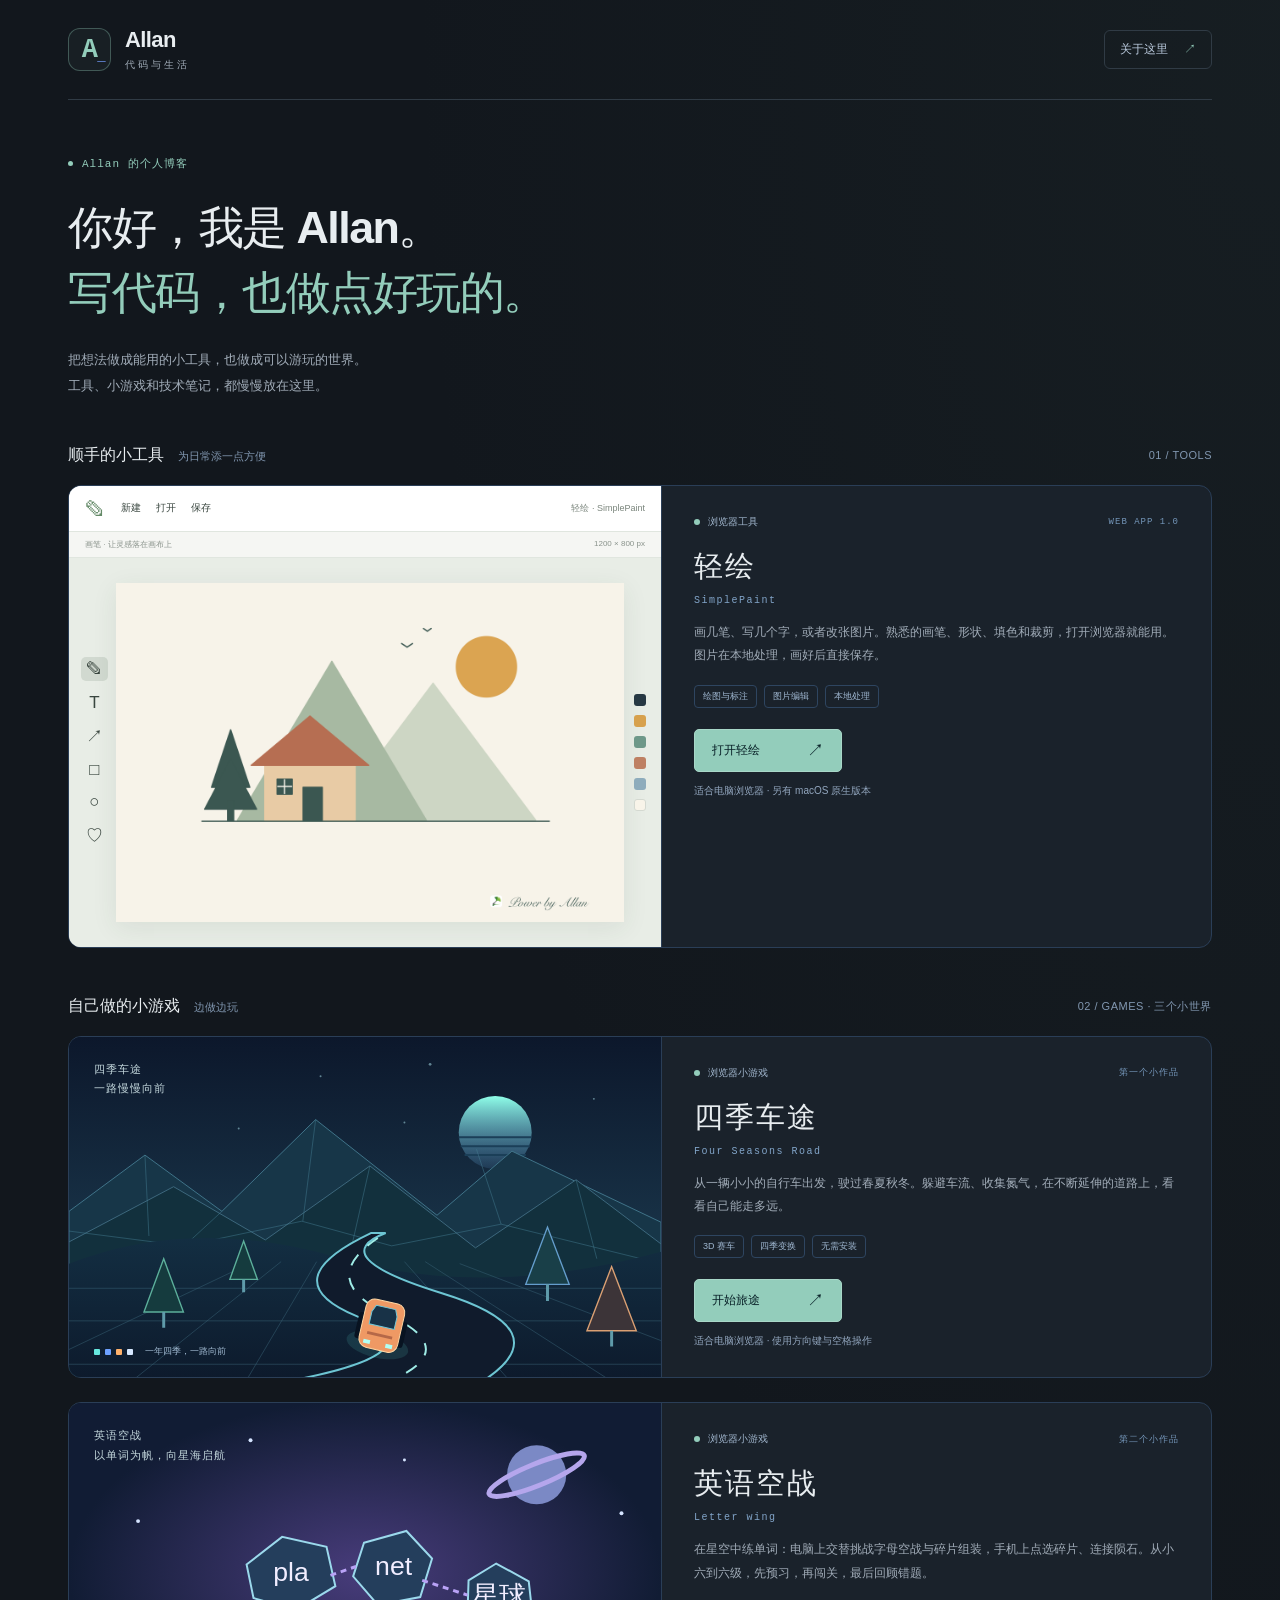
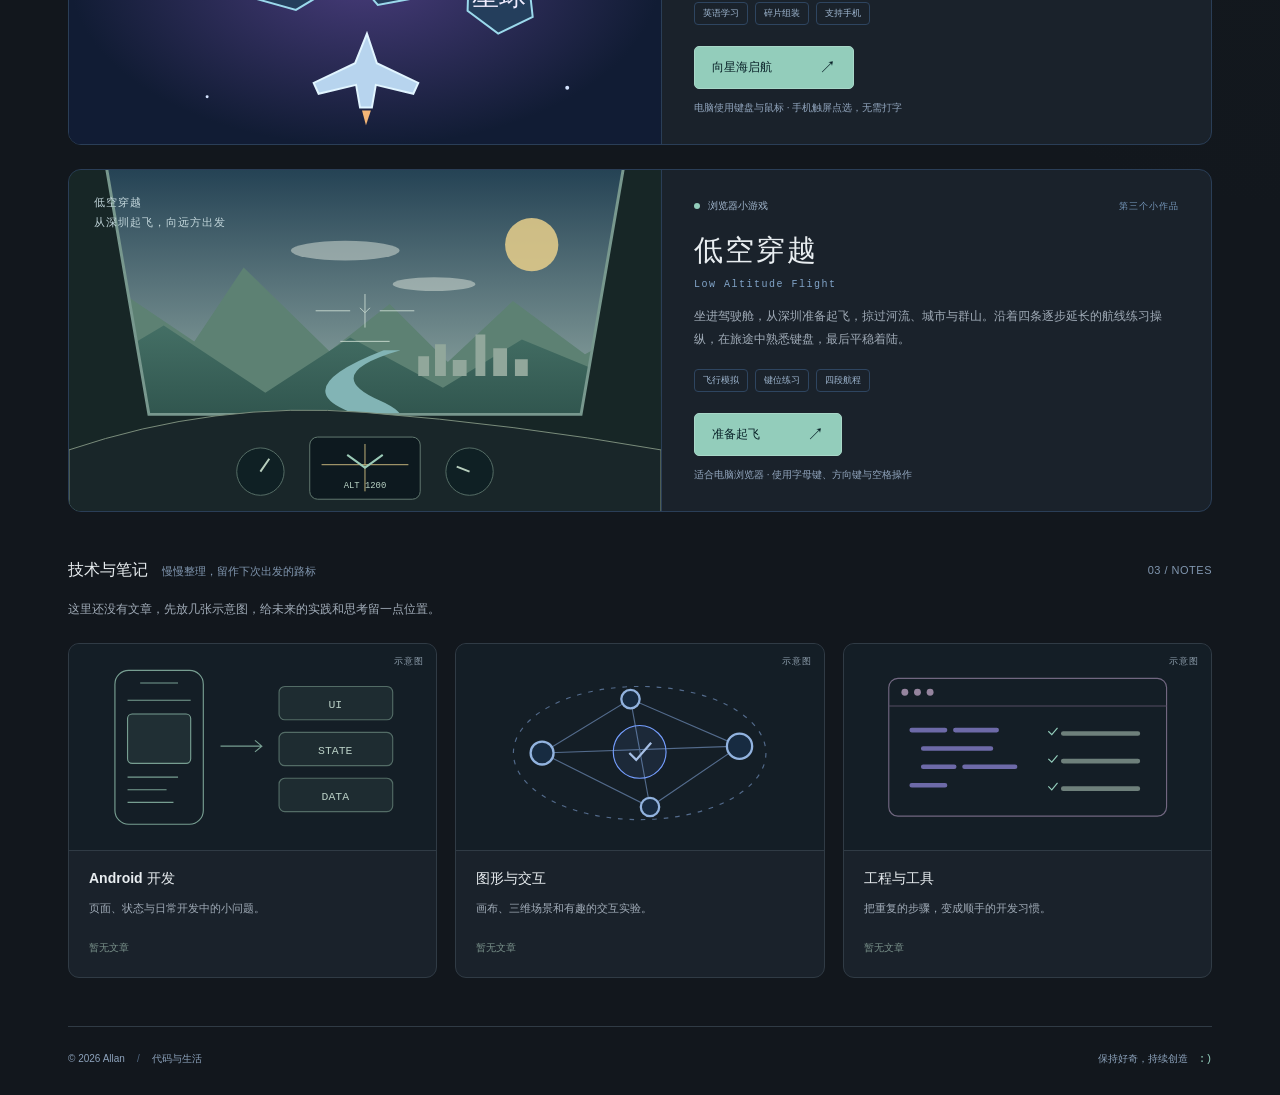
==== commit 127106b5: "整理工具、小游戏与技术栏目并加入低空穿越" ====
--- a/index.html
+++ b/index.html
@@ -3,7 +3,7 @@
 <head>
   <meta charset="UTF-8">
   <meta name="viewport" content="width=device-width, initial-scale=1">
-  <meta name="description" content="Allan 的个人博客：记录 Android 技术、生活里的兴趣，以及自己制作的小游戏。">
+  <meta name="description" content="Allan 的个人作品与笔记：顺手的小工具、自己制作的小游戏，以及慢慢积累的技术记录。">
   <meta name="theme-color" content="#12171d">
   <title>Allan · 代码与生活</title>
   <link rel="icon" href="data:image/svg+xml,%3Csvg xmlns='http://www.w3.org/2000/svg' viewBox='0 0 48 48'%3E%3Crect width='48' height='48' rx='14' fill='%230f1b2b'/%3E%3Cpath d='M12 34 24 12l12 22M17 27h14' fill='none' stroke='%2367e8df' stroke-width='4'/%3E%3C/svg%3E">
@@ -20,21 +20,24 @@
           <div class="hero-copy">
             <p class="eyebrow"><span></span> Allan 的个人博客</p>
             <h1>你好，我是 Allan。<br><span class="hero-accent">写代码，也做点好玩的。</span></h1>
-            <p class="hero-description">这里放着我的 Android 开发笔记、生活里的兴趣，<br class="desktop-break">还有一些自己做的小游戏。想到什么，就慢慢往这里添。</p>
+            <p class="hero-description">把想法做成能用的小工具，也做成可以游玩的世界。<br class="desktop-break">工具、小游戏和技术笔记，都慢慢放在这里。</p>
           </div>
         </div>
 
-        <section class="explore" id="explore" aria-labelledby="explore-title">
-          <div class="section-heading"><h2 id="explore-title">随便逛逛<span>几个感兴趣的方向</span></h2><span class="section-note">有什么写什么，慢慢积累</span></div>
-          <div class="category-grid">
-            <a href="#android" class="category-card"><div class="category-top"><span class="category-symbol android-symbol"><svg viewBox="0 0 24 24" fill="none" stroke="currentColor" stroke-width="1.5" stroke-linecap="round" stroke-linejoin="round" aria-hidden="true"><path d="m8 5-6 7 6 7m8-14 6 7-6 7m-2-17-4 20"/></svg></span></div><h3>Android 技术</h3><p>在代码之间，记录实践与思考。<br>开发经验、问题笔记与一点探索。</p><div class="category-bottom"><span>笔记准备中</span><span class="circle-arrow">↗</span></div></a>
-            <a href="#hobbies" class="category-card"><div class="category-top"><span class="category-symbol hobbies-symbol"><svg viewBox="0 0 24 24" fill="none" stroke="currentColor" stroke-width="1.5" stroke-linecap="round" stroke-linejoin="round" aria-hidden="true"><circle cx="12" cy="12" r="4"/><path d="M12 2v2m0 16v2M2 12h2m16 0h2M5 5l2 2m10 10 2 2M5 19l2-2M17 7l2-2"/></svg></span></div><h3>个人爱好</h3><p>从屏幕前走向生活。<br>留一块地方，装下日常里的喜欢。</p><div class="category-bottom"><span>故事准备中</span><span class="circle-arrow">↗</span></div></a>
-            <a href="#games" class="category-card game-category"><div class="category-top"><span class="category-symbol games-symbol"><svg viewBox="0 0 24 24" fill="none" stroke="currentColor" stroke-width="1.5" stroke-linecap="round" stroke-linejoin="round" aria-hidden="true"><path d="M7 7h10c2 0 3 2 4 5l1 5c.5 3-2 4-4 2l-3-3H9l-3 3c-2 2-4.5 1-4-2l1-5c1-3 2-5 4-5Z"/><path d="M6 12h5m-2.5-2.5v5"/><circle cx="16" cy="11" r=".7"/><circle cx="18" cy="13" r=".7"/></svg></span></div><h3>小游戏</h3><p>把「如果可以」做成「点击开始」。<br>自己做的小世界，邀请你来玩。</p><div class="category-bottom"><span><i class="tiny-dot"></i> 2 个可玩作品</span><span class="circle-arrow">↗</span></div></a>
-          </div>
+        <section id="tools" class="featured tools-section" aria-labelledby="tools-title">
+          <div class="section-heading"><h2 id="tools-title">顺手的小工具<span>为日常添一点方便</span></h2><span class="section-note">01 / TOOLS</span></div>
+          <article class="game-feature tool-feature">
+            <div class="paint-art" role="img" aria-label="轻绘画布上的山间小屋、树木与太阳">
+              <div class="paint-toolbar"><span class="paint-mark">✎</span><span>新建</span><span>打开</span><span>保存</span><span class="paint-toolbar-name">轻绘 · SimplePaint</span></div>
+              <div class="paint-status"><span>画笔 · 让灵感落在画布上</span><span>1200 × 800 px</span></div>
+              <div class="paint-stage"><div class="paint-mini-tools" aria-hidden="true"><span>✎</span><span>T</span><span>↗</span><span>□</span><span>○</span><span>♡</span></div><img src="./assets/simplepaint-art.png" alt="" width="1200" height="800"><div class="paint-mini-colors" aria-hidden="true"><i></i><i></i><i></i><i></i><i></i><i></i></div></div>
+            </div>
+            <div class="game-description"><div class="game-kicker"><span class="live-dot"></span> 浏览器工具 <span>WEB APP 1.0</span></div><h3>轻绘<span>SimplePaint</span></h3><p>画几笔、写几个字，或者改张图片。熟悉的画笔、形状、填色和裁剪，打开浏览器就能用。图片在本地处理，画好后直接保存。</p><div class="game-tags"><span>绘图与标注</span><span>图片编辑</span><span>本地处理</span></div><a class="play-button" href="https://jzlhll.github.io/MacSimplePaint/">打开轻绘 <span>↗</span></a><small>适合电脑浏览器 · 另有 macOS 原生版本</small></div>
+          </article>
         </section>
 
         <section id="games" class="featured" aria-labelledby="featured-title">
-          <div class="section-heading"><h2 id="featured-title">自己做的小游戏<span>边做边玩</span></h2><span class="section-note">两种玩法，随时开始</span></div>
+          <div class="section-heading"><h2 id="featured-title">自己做的小游戏<span>边做边玩</span></h2><span class="section-note">02 / GAMES · 三个小世界</span></div>
           <article class="game-feature">
             <div class="road-art" role="img" aria-label="青蓝色线框山峦与网格公路间，一辆橙色小汽车驶向发光的地平线">
               <span class="art-label">四季车途<br>一路慢慢向前</span>
@@ -86,14 +89,40 @@
             </div>
             <div class="game-description"><div class="game-kicker"><span class="live-dot"></span> 浏览器小游戏 <span>第二个小作品</span></div><h3>英语空战<span>Letter wing</span></h3><p>在星空中练单词：电脑上交替挑战字母空战与碎片组装，手机上点选碎片、连接陨石。从小六到六级，先预习，再闯关，最后回顾错题。</p><div class="game-tags"><span>英语学习</span><span>碎片组装</span><span>支持手机</span></div><a class="play-button" data-game-link="/games/english/" href="./games/english/">向星海启航 <span>↗</span></a><small>电脑使用键盘与鼠标 · 手机触屏点选，无需打字</small></div>
           </article>
+          <article class="game-feature flight-feature">
+            <div class="road-art flight-art" role="img" aria-label="从驾驶舱望向河流、群山和远方的城市，仪表盘上显示航线与姿态">
+              <span class="art-label">低空穿越<br>从深圳起飞，向远方出发</span>
+              <svg viewBox="0 0 600 350" preserveAspectRatio="xMidYMid slice" xmlns="http://www.w3.org/2000/svg" aria-hidden="true">
+                <defs><linearGradient id="flight-sky" x2="0" y2="1"><stop stop-color="#244254"/><stop offset="1" stop-color="#c0d5c6"/></linearGradient><linearGradient id="flight-land" x2="0" y2="1"><stop stop-color="#446f65"/><stop offset="1" stop-color="#1b3a36"/></linearGradient></defs>
+                <path fill="url(#flight-sky)" d="M0 0h600v350H0z"/><circle cx="469" cy="78" r="27" fill="#e8cf8b" opacity=".85"/>
+                <g fill="#dce5dc" opacity=".5"><ellipse cx="280" cy="84" rx="55" ry="10"/><ellipse cx="370" cy="118" rx="42" ry="7"/></g>
+                <path d="m0 183 57-54 70 47 50-75 87 85 61-48 59 59 66-62 73 54 77-42v203H0Z" fill="#5d8173"/><path d="m0 217 96-57 103 68 86-56 94 51 80-49 141 58v118H0Z" fill="url(#flight-land)"/>
+                <path d="M319 185q-93 36-40 60t-69 54h72q95-36 33-63t21-51Z" fill="#82b4b5"/><g fill="#91a79b"><path d="M354 211v-20h11v20m6 0v-32h11v32m7 0v-16h14v16m9 0v-42h10v42m8 0v-28h14v28m8 0v-17h13v17"/></g>
+                <g stroke="#d7e7dc" fill="none" opacity=".8"><path d="M250 145h35m30 0h35M300 128v34M275 176h50"/><path d="m295 142 5 5 5-5"/></g>
+                <path d="M0 0h39l42 250h438L562 0h38v350H0Z" fill="#172626"/><path d="m38 0 43 250h438L562 0" fill="none" stroke="#78988e" stroke-width="3"/>
+                <path d="M0 286q148-50 300-38t300 38v64H0Z" fill="#192629" stroke="#7b8e7c"/>
+                <g transform="translate(244 273)"><rect width="112" height="63" rx="8" fill="#0d191f" stroke="#627970"/><path d="M12 28h88M56 7v48" stroke="#c2b17a"/><path d="m38 18 18 13 18-13" fill="none" stroke="#9bcbb7" stroke-width="2"/><text x="56" y="52" text-anchor="middle" fill="#b9d3c5" font-family="monospace" font-size="9">ALT 1200</text></g>
+                <g fill="#0f2024" stroke="#566d66"><circle cx="194" cy="308" r="24"/><circle cx="406" cy="308" r="24"/></g><g stroke="#b7cebd" stroke-width="2"><path d="m194 308 9-13m203 13-13-5"/></g>
+              </svg>
+            </div>
+            <div class="game-description"><div class="game-kicker"><span class="live-dot"></span> 浏览器小游戏 <span>第三个小作品</span></div><h3>低空穿越<span>Low Altitude Flight</span></h3><p>坐进驾驶舱，从深圳准备起飞，掠过河流、城市与群山。沿着四条逐步延长的航线练习操纵，在旅途中熟悉键盘，最后平稳着陆。</p><div class="game-tags"><span>飞行模拟</span><span>键位练习</span><span>四段航程</span></div><a class="play-button" data-game-link="/games/flight/" href="./games/flight/">准备起飞 <span>↗</span></a><small>适合电脑浏览器 · 使用字母键、方向键与空格操作</small></div>
+          </article>
+        </section>
+
+        <section id="technology" class="featured technology-section" aria-labelledby="technology-title">
+          <div class="section-heading"><h2 id="technology-title">技术与笔记<span>慢慢整理，留作下次出发的路标</span></h2><span class="section-note">03 / NOTES</span></div>
+          <p class="technology-intro">这里还没有文章，先放几张示意图，给未来的实践和思考留一点位置。</p>
+          <div class="technology-grid">
+            <article class="technology-card"><div class="technical-art" role="img" aria-label="Android 页面和状态模块的布局示意图"><svg viewBox="0 0 320 180" fill="none" xmlns="http://www.w3.org/2000/svg" aria-hidden="true"><g stroke="#779e91"><rect x="40" y="23" width="77" height="134" rx="12"/><path d="M62 34h33M51 49h55"/><rect x="51" y="61" width="55" height="43" rx="4" fill="#93cdbb18"/><path d="M51 116h44m-44 11h34m-34 11h40"/></g><path d="M132 89h36m-6-5 6 5-6 5" stroke="#779e91"/><g fill="#93cdbb13" stroke="#536c66"><rect x="183" y="37" width="99" height="29" rx="5"/><rect x="183" y="77" width="99" height="29" rx="5"/><rect x="183" y="117" width="99" height="29" rx="5"/></g><g fill="#b8cec4" font-family="monospace" font-size="10" text-anchor="middle"><text x="232" y="56">UI</text><text x="232" y="96">STATE</text><text x="232" y="136">DATA</text></g></svg><span class="sample-label">示意图</span></div><div class="technology-copy"><h3>Android 开发</h3><p>页面、状态与日常开发中的小问题。</p><span>暂无文章</span></div></article>
+            <article class="technology-card"><div class="technical-art" role="img" aria-label="图形节点和交互路径的示意图"><svg viewBox="0 0 320 180" fill="none" xmlns="http://www.w3.org/2000/svg" aria-hidden="true"><g stroke="#536b8c"><path d="m75 95 77-47 95 41-78 53zM152 48l17 94M75 95l172-6"/><ellipse cx="160" cy="95" rx="110" ry="58" stroke-dasharray="4 6"/></g><g fill="#172b41" stroke="#92b3df" stroke-width="2"><circle cx="75" cy="95" r="10"/><circle cx="152" cy="48" r="8"/><circle cx="247" cy="89" r="11"/><circle cx="169" cy="142" r="8"/></g><circle cx="160" cy="94" r="23" fill="#759eff16" stroke="#759eff"/><path d="m151 95 6 6 13-15" stroke="#a6bfe5" stroke-width="2"/></svg><span class="sample-label">示意图</span></div><div class="technology-copy"><h3>图形与交互</h3><p>画布、三维场景和有趣的交互实验。</p><span>暂无文章</span></div></article>
+            <article class="technology-card"><div class="technical-art" role="img" aria-label="代码窗口和构建步骤的示意图"><svg viewBox="0 0 320 180" fill="none" xmlns="http://www.w3.org/2000/svg" aria-hidden="true"><rect x="39" y="30" width="242" height="120" rx="8" stroke="#716780"/><path d="M39 54h242" stroke="#554d63"/><g fill="#95849e"><circle cx="53" cy="42" r="3"/><circle cx="64" cy="42" r="3"/><circle cx="75" cy="42" r="3"/></g><g stroke-linecap="round" stroke-width="4"><path d="M59 75h29m9 0h36m-64 16h59m-59 16h27m9 0h44m-90 16h29" stroke="#a99dff" opacity=".6"/><path d="M191 78h65m-65 24h65m-65 24h65" stroke="#6e807b"/></g><path d="m178 76 3 3 5-6m-8 27 3 3 5-6m-8 27 3 3 5-6" stroke="#93cdbb"/></svg><span class="sample-label">示意图</span></div><div class="technology-copy"><h3>工程与工具</h3><p>把重复的步骤，变成顺手的开发习惯。</p><span>暂无文章</span></div></article>
+          </div>
         </section>
       </section>
 
 
-      <section data-view="android" class="collection-view" hidden><p class="eyebrow">01 / ANDROID</p><h1>Android 技术<span class="title-dot">.</span></h1><p class="collection-intro">把开发里的实践与思考，整理成下一次出发的路标。</p><div class="empty-state"><span class="empty-icon" aria-hidden="true">&lt;/&gt;</span><h2>第一篇笔记，正在路上</h2><p>这里将收录 Android 开发经验、技术探索和问题记录。</p><span class="empty-label">栏目已预留 · 敬请期待</span></div><a class="text-link" href="#home">← 回到首页</a></section>
-      <section data-view="hobbies" class="collection-view" hidden><p class="eyebrow">02 / LIFE & INTERESTS</p><h1>个人爱好<span class="title-dot">.</span></h1><p class="collection-intro">给工作之外的自己，留一点自由生长的空间。</p><div class="empty-state"><span class="empty-icon">☼</span><h2>收集喜欢，也收集日常</h2><p>未来在这里分享兴趣、灵感，以及生活里的小发现。</p><span class="empty-label">栏目已预留 · 敬请期待</span></div><a class="text-link" href="#home">← 回到首页</a></section>
-      <section data-view="about" class="collection-view" hidden><p class="eyebrow">A LITTLE ABOUT THIS SPACE</p><h1>你好，我是 Allan<span class="title-dot">.</span></h1><p class="collection-intro">喜欢写代码，也喜欢把有趣的想法做出来。</p><div class="about-note"><h2>一个放下想法的地方</h2><p>这个博客用来记录 Android 技术、个人爱好，以及自己制作的小游戏。不着急填满，慢慢积累。</p><p>这里有「四季车途」和「英语空战」两个小世界。可以沿着公路旅行，也可以在星空里练单词。</p><a class="text-link" data-game-link="/games/cargame/" href="./games/cargame/">去玩四季车途 ↗</a></div><a class="text-link" href="#home">← 回到首页</a></section>
-      <noscript><p class="noscript-note">分类切换需要启用 JavaScript；也可以直接<a href="./games/cargame/">进入四季车途</a>或<a href="./games/english/">进入英语空战</a>。</p></noscript>
+      <section data-view="about" class="collection-view" hidden><p class="eyebrow">A LITTLE ABOUT THIS SPACE</p><h1>你好，我是 Allan<span class="title-dot">.</span></h1><p class="collection-intro">喜欢写代码，也喜欢把有趣的想法做出来。</p><div class="about-note"><h2>一个放下想法的地方</h2><p>这里放着自己做的小工具、小游戏，以及慢慢积累的技术记录。不着急填满，想到什么，就认真做一点。</p><p>用「轻绘」画几笔；在「四季车途」里旅行，在「英语空战」里练单词，或是坐进「低空穿越」的驾驶舱，向远方出发。</p><a class="text-link" data-game-link="/games/cargame/" href="./games/cargame/">去玩四季车途 ↗</a></div><a class="text-link" href="#home">← 回到首页</a></section>
+      <noscript><p class="noscript-note">也可以直接<a href="./games/cargame/">进入四季车途</a>、<a href="./games/english/">进入英语空战</a>或<a href="./games/flight/">进入低空穿越</a>。</p></noscript>
     </main>
     <footer><span>© <span id="year">2026</span> Allan<span class="footer-divider">/</span>代码与生活</span><span>保持好奇，持续创造 <span class="footer-star" aria-hidden="true">:)</span></span></footer>
   </div>
--- a/style.css
+++ b/style.css
@@ -96,6 +96,31 @@
 .play-button span { font-size: 17px; line-height: 1; }
 .game-description small { display: block; margin-top: 12px; color: #93a7bf; font-size: 10px; }
 
+.tools-section { margin-top: 0; }
+.paint-art { min-width: 0; display: flex; flex-direction: column; background: #f5f6f3; color: #39463f; border-right: 1px solid #2a3e57; }
+.paint-toolbar { display: flex; align-items: center; gap: 15px; padding: 12px 16px; background: white; font-size: 10px; }
+.paint-mark { color: #648a68; font-size: 21px; line-height: 1; }
+.paint-toolbar-name { margin-left: auto; color: #7a857c; font-size: 9px; }
+.paint-status { display: flex; justify-content: space-between; padding: 7px 16px; border-block: 1px solid #e0e6df; color: #8a938c; font-size: 8px; }
+.paint-stage { display: grid; grid-template-columns: 25px minmax(0, 1fr) 15px; gap: 10px; align-items: center; padding: 25px 12px; flex: 1; background: #e8ede6; }
+.paint-stage img { display: block; width: 100%; height: auto; box-shadow: 0 6px 24px #30433116; }
+.paint-mini-tools { display: grid; justify-items: center; gap: 12px; align-self: stretch; align-content: center; font-size: 17px; }
+.paint-mini-tools span:first-child { background: #d1d9d0; border-radius: 5px; padding: 2px 5px; }
+.paint-mini-colors { display: grid; gap: 9px; }
+.paint-mini-colors i { width: 12px; height: 12px; border-radius: 3px; background: #263843; }
+.paint-mini-colors i:nth-child(2) { background: #d7a14d; }.paint-mini-colors i:nth-child(3) { background: #6e9889; }.paint-mini-colors i:nth-child(4) { background: #be8063; }.paint-mini-colors i:nth-child(5) { background: #8eacbc; }.paint-mini-colors i:nth-child(6) { background: #f8f4e9; border: 1px solid #d4d9d1; }
+.flight-art { background: #233d42; }
+.technology-intro { color: var(--muted); font-size: 12px; line-height: 1.9; margin: -2px 0 22px; }
+.technology-grid { display: grid; grid-template-columns: repeat(3, minmax(0, 1fr)); gap: 18px; }
+.technology-card { overflow: hidden; border: 1px solid var(--line); border-radius: 11px; background: var(--panel); }
+.technical-art { position: relative; background: #141e26; border-bottom: 1px solid var(--line); }
+.technical-art svg { display: block; width: 100%; height: auto; }
+.sample-label { position: absolute; right: 12px; top: 11px; color: #8e9eac; font-size: 9px; letter-spacing: 1px; }
+.technology-copy { padding: 19px 20px 22px; }
+.technology-copy h3 { font-size: 14px; font-weight: 550; margin: 0 0 10px; }
+.technology-copy p { color: var(--muted); font-size: 11px; line-height: 1.9; margin: 0 0 18px; }
+.technology-copy > span { color: #79918a; font-size: 10px; }
+
 .collection-view { min-height: calc(100vh - 180px); padding: 65px 0; }
 .collection-view h1 { font-size: 42px; }
 .title-dot { color: var(--accent); }
@@ -141,6 +166,10 @@
   .category-card p { min-height: 63px; }
   .game-feature { grid-template-columns: 1fr; }
   .road-art { min-height: 300px; border-right: 0; border-bottom: 1px solid #2a3e57; }
+  .paint-art { border-right: 0; border-bottom: 1px solid #2a3e57; }
+  .paint-stage { padding: 26px; }
+  .technology-grid { gap: 12px; }
+  .technology-copy { padding: 15px; }
   .game-description { padding: 28px; }
   .game-description p { max-width: 520px; }
   .collection-view h1 { font-size: 36px; }
@@ -168,6 +197,14 @@
   .category-bottom { grid-column: 2; border: 0; margin-top: 11px; padding-top: 0; }
   .featured { margin-top: 34px; }
   .road-art { min-height: 235px; }
+  .paint-toolbar { gap: 12px; padding-inline: 12px; }
+  .paint-toolbar-name { font-size: 8px; }
+  .paint-stage { padding: 20px 10px; gap: 6px; grid-template-columns: 23px minmax(0, 1fr) 12px; }
+  .paint-mini-tools { gap: 5px; font-size: 15px; }
+  .paint-mini-colors { gap: 7px; }
+  .paint-mini-colors i { width: 10px; height: 10px; }
+  .technology-grid { grid-template-columns: 1fr; gap: 18px; }
+  .technology-copy { padding: 20px; }
   .art-label { top: 18px; left: 20px; font-size: 8px; }
   .season-dots { left: 20px; bottom: 17px; }
   .game-description { padding: 24px; }
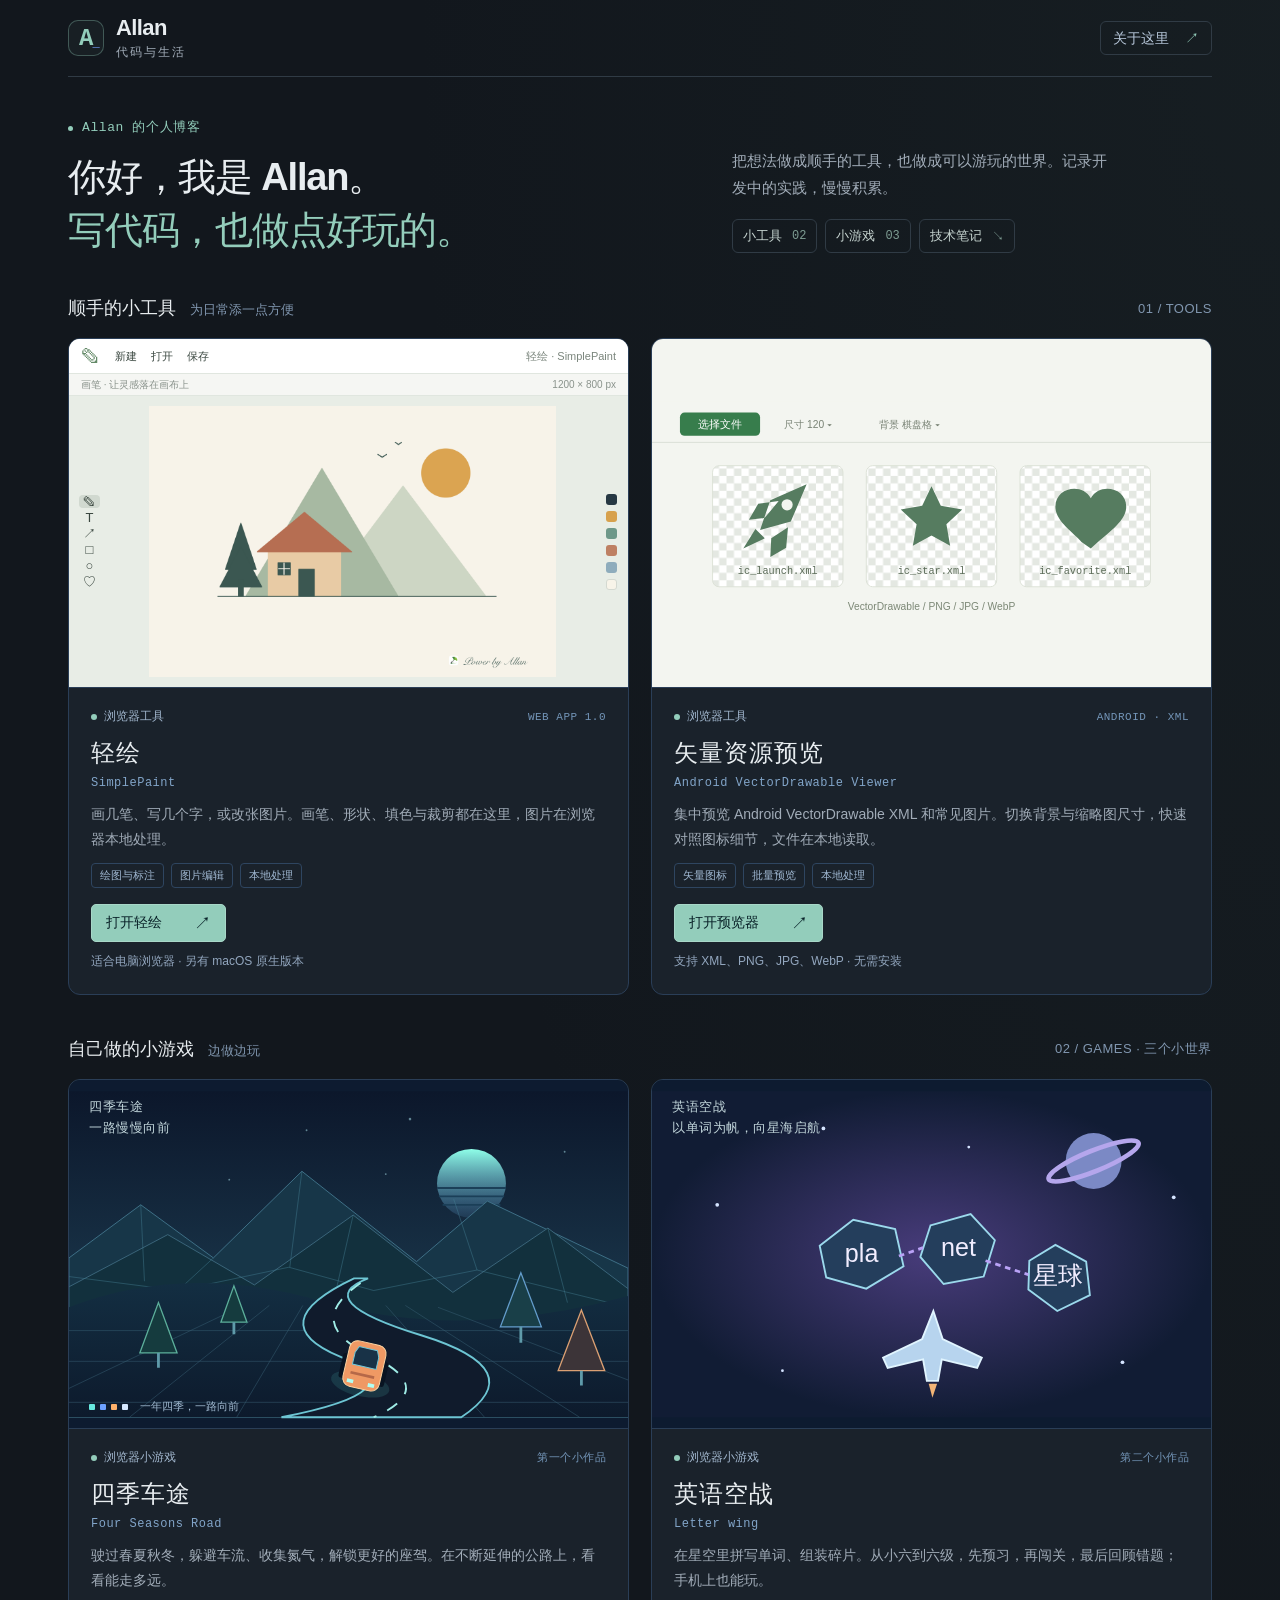
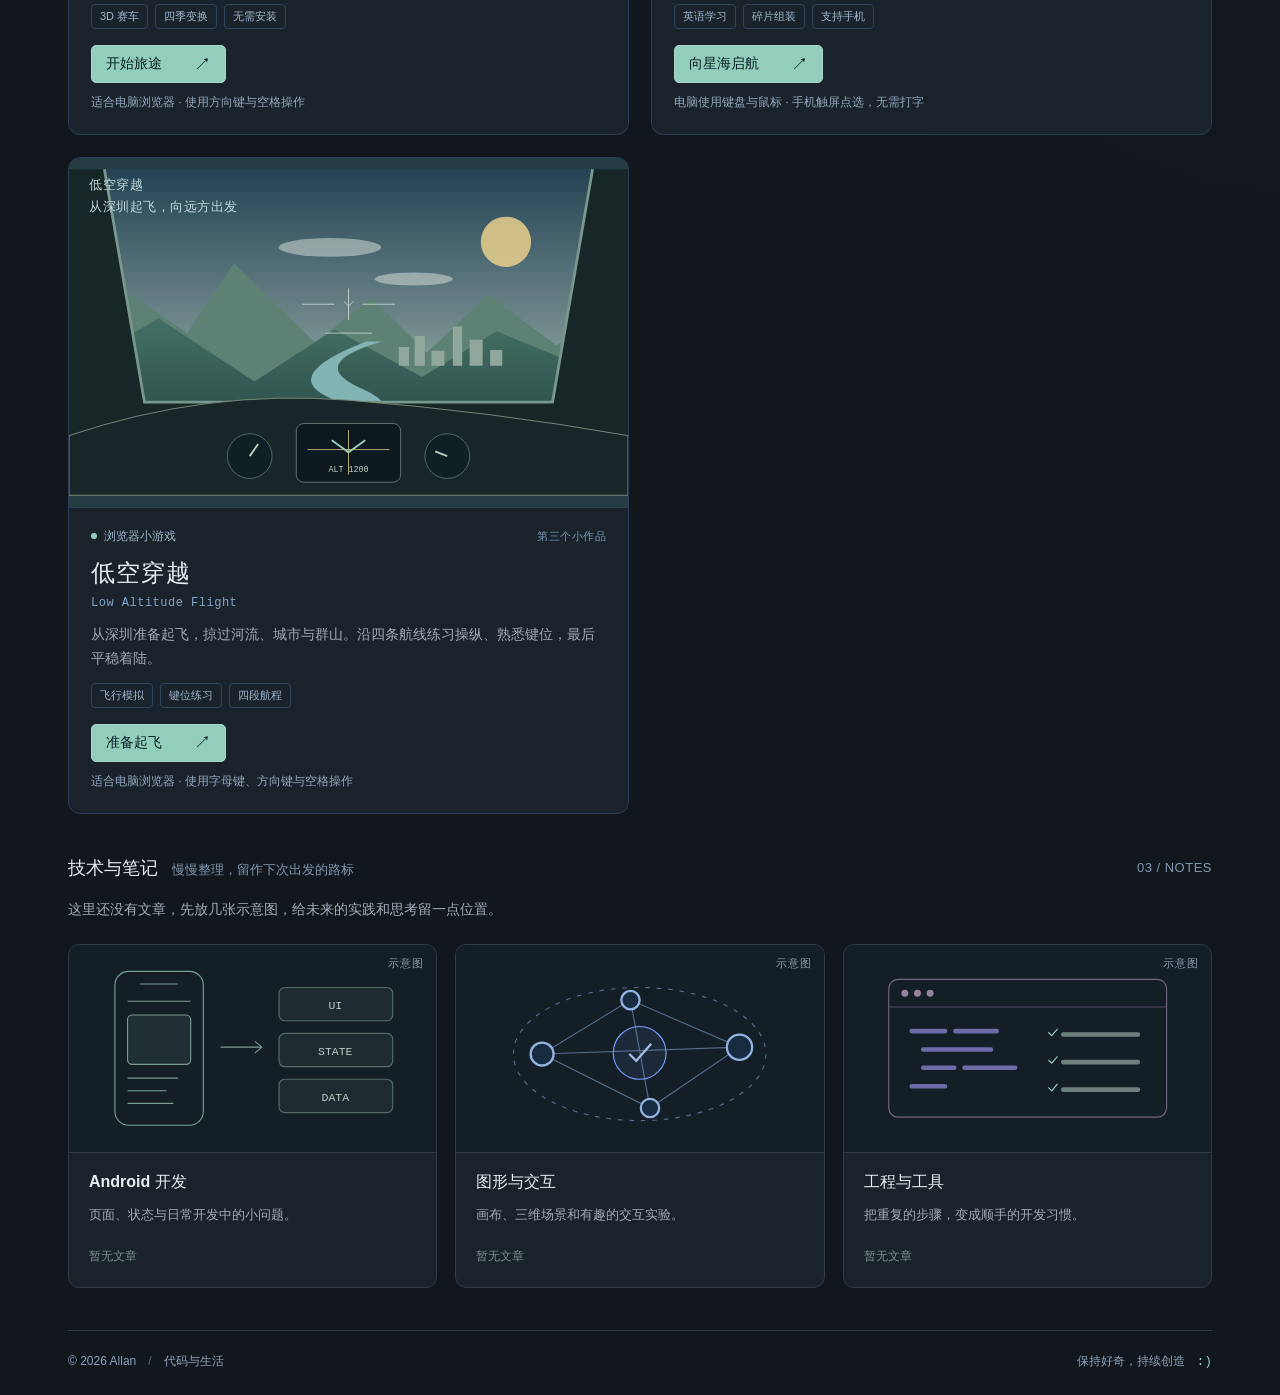
==== commit c2fa7b8e: "优化双列作品布局并加入矢量资源预览器" ====
--- a/index.html
+++ b/index.html
@@ -20,28 +20,44 @@
           <div class="hero-copy">
             <p class="eyebrow"><span></span> Allan 的个人博客</p>
             <h1>你好，我是 Allan。<br><span class="hero-accent">写代码，也做点好玩的。</span></h1>
-            <p class="hero-description">把想法做成能用的小工具，也做成可以游玩的世界。<br class="desktop-break">工具、小游戏和技术笔记，都慢慢放在这里。</p>
           </div>
+          <div class="hero-details"><p class="hero-description">把想法做成顺手的工具，也做成可以游玩的世界。记录开发中的实践，慢慢积累。</p><nav class="section-links" aria-label="作品栏目"><a href="#tools">小工具 <span>02</span></a><a href="#games">小游戏 <span>03</span></a><a href="#technology">技术笔记 <span>↘</span></a></nav></div>
         </div>
 
         <section id="tools" class="featured tools-section" aria-labelledby="tools-title">
           <div class="section-heading"><h2 id="tools-title">顺手的小工具<span>为日常添一点方便</span></h2><span class="section-note">01 / TOOLS</span></div>
+          <div class="project-grid">
           <article class="game-feature tool-feature">
             <div class="paint-art" role="img" aria-label="轻绘画布上的山间小屋、树木与太阳">
               <div class="paint-toolbar"><span class="paint-mark">✎</span><span>新建</span><span>打开</span><span>保存</span><span class="paint-toolbar-name">轻绘 · SimplePaint</span></div>
               <div class="paint-status"><span>画笔 · 让灵感落在画布上</span><span>1200 × 800 px</span></div>
               <div class="paint-stage"><div class="paint-mini-tools" aria-hidden="true"><span>✎</span><span>T</span><span>↗</span><span>□</span><span>○</span><span>♡</span></div><img src="./assets/simplepaint-art.png" alt="" width="1200" height="800"><div class="paint-mini-colors" aria-hidden="true"><i></i><i></i><i></i><i></i><i></i><i></i></div></div>
             </div>
-            <div class="game-description"><div class="game-kicker"><span class="live-dot"></span> 浏览器工具 <span>WEB APP 1.0</span></div><h3>轻绘<span>SimplePaint</span></h3><p>画几笔、写几个字，或者改张图片。熟悉的画笔、形状、填色和裁剪，打开浏览器就能用。图片在本地处理，画好后直接保存。</p><div class="game-tags"><span>绘图与标注</span><span>图片编辑</span><span>本地处理</span></div><a class="play-button" href="https://jzlhll.github.io/MacSimplePaint/">打开轻绘 <span>↗</span></a><small>适合电脑浏览器 · 另有 macOS 原生版本</small></div>
+            <div class="game-description"><div class="game-kicker"><span class="live-dot"></span> 浏览器工具 <span>WEB APP 1.0</span></div><h3>轻绘<span>SimplePaint</span></h3><p>画几笔、写几个字，或改张图片。画笔、形状、填色与裁剪都在这里，图片在浏览器本地处理。</p><div class="game-tags"><span>绘图与标注</span><span>图片编辑</span><span>本地处理</span></div><a class="play-button" href="https://jzlhll.github.io/MacSimplePaint/">打开轻绘 <span>↗</span></a><small>适合电脑浏览器 · 另有 macOS 原生版本</small></div>
           </article>
+          <article class="game-feature vector-feature">
+            <div class="road-art vector-art" role="img" aria-label="VectorDrawable 预览器示意：文件选择、缩略图尺寸、背景模式与图标网格">
+              <svg viewBox="0 0 600 240" preserveAspectRatio="xMidYMid meet" xmlns="http://www.w3.org/2000/svg" aria-hidden="true">
+                <defs><pattern id="vector-checker" width="16" height="16" patternUnits="userSpaceOnUse"><rect width="16" height="16" fill="#fff"/><path d="M0 0h8v8H0zm8 8h8v8H8z" fill="#e4e8e2"/></pattern></defs>
+                <path fill="#f3f5f0" d="M0 0h600v240H0z"/><path d="M0 44h600" stroke="#d9dfd5"/>
+                <rect x="30" y="12" width="86" height="25" rx="5" fill="#377d4c"/><text x="73" y="29" fill="white" text-anchor="middle" font-size="12" font-family="sans-serif">选择文件</text><g fill="#788274" font-size="11" font-family="sans-serif"><text x="142" y="29">尺寸 120 ▾</text><text x="244" y="29">背景 棋盘格 ▾</text></g>
+                <g fill="url(#vector-checker)" stroke="#dce1d7"><rect x="65" y="69" width="140" height="130" rx="7"/><rect x="230" y="69" width="140" height="130" rx="7"/><rect x="395" y="69" width="140" height="130" rx="7"/></g>
+                <g fill="#567c60"><path d="m116 138 11-32 39-17-17 40-33 9m-5-1-13 21 23-11m15-40-22 3-10 17 17-2m25 10-2 22-17 10 1-20"/><circle cx="145" cy="111" r="6" fill="#f3f5f0"/><path d="m300 91 10 21 23 4-17 16 4 23-20-11-20 11 4-23-17-16 23-4z"/><path d="M461 151c-8-10-28-22-28-38 0-21 29-26 38-9 9-17 38-12 38 9 0 16-20 28-38 45z"/></g>
+                <g fill="#5b6b58" font-family="monospace" font-size="11" text-anchor="middle"><text x="135" y="185">ic_launch.xml</text><text x="300" y="185">ic_star.xml</text><text x="465" y="185">ic_favorite.xml</text></g><text x="300" y="224" fill="#7c8876" text-anchor="middle" font-size="11" font-family="sans-serif">VectorDrawable / PNG / JPG / WebP</text>
+              </svg>
+            </div>
+            <div class="game-description"><div class="game-kicker"><span class="live-dot"></span> 浏览器工具 <span>ANDROID · XML</span></div><h3>矢量资源预览<span>Android VectorDrawable Viewer</span></h3><p>集中预览 Android VectorDrawable XML 和常见图片。切换背景与缩略图尺寸，快速对照图标细节，文件在本地读取。</p><div class="game-tags"><span>矢量图标</span><span>批量预览</span><span>本地处理</span></div><a class="play-button" href="./tools/android-vector-drawable-viewer/">打开预览器 <span>↗</span></a><small>支持 XML、PNG、JPG、WebP · 无需安装</small></div>
+          </article>
+          </div>
         </section>
 
         <section id="games" class="featured" aria-labelledby="featured-title">
           <div class="section-heading"><h2 id="featured-title">自己做的小游戏<span>边做边玩</span></h2><span class="section-note">02 / GAMES · 三个小世界</span></div>
+          <div class="project-grid">
           <article class="game-feature">
             <div class="road-art" role="img" aria-label="青蓝色线框山峦与网格公路间，一辆橙色小汽车驶向发光的地平线">
               <span class="art-label">四季车途<br>一路慢慢向前</span>
-              <svg viewBox="0 0 600 350" preserveAspectRatio="xMidYMid slice" xmlns="http://www.w3.org/2000/svg" aria-hidden="true">
+              <svg viewBox="0 0 600 350" preserveAspectRatio="xMidYMid meet" xmlns="http://www.w3.org/2000/svg" aria-hidden="true">
                 <defs>
                   <linearGradient id="sky" x2="0" y2="1"><stop stop-color="#0c172b"/><stop offset="1" stop-color="#21465b"/></linearGradient>
                   <linearGradient id="land" x2="0" y2="1"><stop stop-color="#132e42"/><stop offset="1" stop-color="#0d1a2c"/></linearGradient>
@@ -70,12 +86,12 @@
               </svg>
               <div class="season-dots" aria-label="春夏秋冬"><i></i><i></i><i></i><i></i><span>一年四季，一路向前</span></div>
             </div>
-            <div class="game-description"><div class="game-kicker"><span class="live-dot"></span> 浏览器小游戏 <span>第一个小作品</span></div><h3>四季车途<span>Four Seasons Road</span></h3><p>从一辆小小的自行车出发，驶过春夏秋冬。躲避车流、收集氮气，在不断延伸的道路上，看看自己能走多远。</p><div class="game-tags"><span>3D 赛车</span><span>四季变换</span><span>无需安装</span></div><a class="play-button" data-game-link="/games/cargame/" href="./games/cargame/">开始旅途 <span>↗</span></a><small>适合电脑浏览器 · 使用方向键与空格操作</small></div>
+            <div class="game-description"><div class="game-kicker"><span class="live-dot"></span> 浏览器小游戏 <span>第一个小作品</span></div><h3>四季车途<span>Four Seasons Road</span></h3><p>驶过春夏秋冬，躲避车流、收集氮气，解锁更好的座驾。在不断延伸的公路上，看看能走多远。</p><div class="game-tags"><span>3D 赛车</span><span>四季变换</span><span>无需安装</span></div><a class="play-button" data-game-link="/games/cargame/" href="./games/cargame/">开始旅途 <span>↗</span></a><small>适合电脑浏览器 · 使用方向键与空格操作</small></div>
           </article>
           <article class="game-feature english-feature">
             <div class="road-art space-art" role="img" aria-label="星空中的字母碎片、单词飞机与陨石连线">
               <span class="art-label">英语空战<br>以单词为帆，向星海启航</span>
-              <svg viewBox="0 0 600 350" preserveAspectRatio="xMidYMid slice" xmlns="http://www.w3.org/2000/svg" aria-hidden="true">
+              <svg viewBox="0 0 600 350" preserveAspectRatio="xMidYMid meet" xmlns="http://www.w3.org/2000/svg" aria-hidden="true">
                 <defs><radialGradient id="space-glow"><stop stop-color="#483c7b"/><stop offset="1" stop-color="#111c34"/></radialGradient></defs>
                 <path fill="url(#space-glow)" d="M0 0h600v350H0z"/>
                 <g fill="#d5e4ff"><circle cx="70" cy="122" r="2"/><circle cx="184" cy="40" r="2"/><circle cx="340" cy="60" r="1.5"/><circle cx="560" cy="114" r="2"/><circle cx="505" cy="291" r="2"/><circle cx="140" cy="300" r="1.5"/></g>
@@ -87,12 +103,12 @@
                 <path d="m297 314 4 15 5-15" fill="#f3b576"/>
               </svg>
             </div>
-            <div class="game-description"><div class="game-kicker"><span class="live-dot"></span> 浏览器小游戏 <span>第二个小作品</span></div><h3>英语空战<span>Letter wing</span></h3><p>在星空中练单词：电脑上交替挑战字母空战与碎片组装，手机上点选碎片、连接陨石。从小六到六级，先预习，再闯关，最后回顾错题。</p><div class="game-tags"><span>英语学习</span><span>碎片组装</span><span>支持手机</span></div><a class="play-button" data-game-link="/games/english/" href="./games/english/">向星海启航 <span>↗</span></a><small>电脑使用键盘与鼠标 · 手机触屏点选，无需打字</small></div>
+            <div class="game-description"><div class="game-kicker"><span class="live-dot"></span> 浏览器小游戏 <span>第二个小作品</span></div><h3>英语空战<span>Letter wing</span></h3><p>在星空里拼写单词、组装碎片。从小六到六级，先预习，再闯关，最后回顾错题；手机上也能玩。</p><div class="game-tags"><span>英语学习</span><span>碎片组装</span><span>支持手机</span></div><a class="play-button" data-game-link="/games/english/" href="./games/english/">向星海启航 <span>↗</span></a><small>电脑使用键盘与鼠标 · 手机触屏点选，无需打字</small></div>
           </article>
           <article class="game-feature flight-feature">
             <div class="road-art flight-art" role="img" aria-label="从驾驶舱望向河流、群山和远方的城市，仪表盘上显示航线与姿态">
               <span class="art-label">低空穿越<br>从深圳起飞，向远方出发</span>
-              <svg viewBox="0 0 600 350" preserveAspectRatio="xMidYMid slice" xmlns="http://www.w3.org/2000/svg" aria-hidden="true">
+              <svg viewBox="0 0 600 350" preserveAspectRatio="xMidYMid meet" xmlns="http://www.w3.org/2000/svg" aria-hidden="true">
                 <defs><linearGradient id="flight-sky" x2="0" y2="1"><stop stop-color="#244254"/><stop offset="1" stop-color="#c0d5c6"/></linearGradient><linearGradient id="flight-land" x2="0" y2="1"><stop stop-color="#446f65"/><stop offset="1" stop-color="#1b3a36"/></linearGradient></defs>
                 <path fill="url(#flight-sky)" d="M0 0h600v350H0z"/><circle cx="469" cy="78" r="27" fill="#e8cf8b" opacity=".85"/>
                 <g fill="#dce5dc" opacity=".5"><ellipse cx="280" cy="84" rx="55" ry="10"/><ellipse cx="370" cy="118" rx="42" ry="7"/></g>
@@ -105,8 +121,9 @@
                 <g fill="#0f2024" stroke="#566d66"><circle cx="194" cy="308" r="24"/><circle cx="406" cy="308" r="24"/></g><g stroke="#b7cebd" stroke-width="2"><path d="m194 308 9-13m203 13-13-5"/></g>
               </svg>
             </div>
-            <div class="game-description"><div class="game-kicker"><span class="live-dot"></span> 浏览器小游戏 <span>第三个小作品</span></div><h3>低空穿越<span>Low Altitude Flight</span></h3><p>坐进驾驶舱，从深圳准备起飞，掠过河流、城市与群山。沿着四条逐步延长的航线练习操纵，在旅途中熟悉键盘，最后平稳着陆。</p><div class="game-tags"><span>飞行模拟</span><span>键位练习</span><span>四段航程</span></div><a class="play-button" data-game-link="/games/flight/" href="./games/flight/">准备起飞 <span>↗</span></a><small>适合电脑浏览器 · 使用字母键、方向键与空格操作</small></div>
+            <div class="game-description"><div class="game-kicker"><span class="live-dot"></span> 浏览器小游戏 <span>第三个小作品</span></div><h3>低空穿越<span>Low Altitude Flight</span></h3><p>从深圳准备起飞，掠过河流、城市与群山。沿四条航线练习操纵、熟悉键位，最后平稳着陆。</p><div class="game-tags"><span>飞行模拟</span><span>键位练习</span><span>四段航程</span></div><a class="play-button" data-game-link="/games/flight/" href="./games/flight/">准备起飞 <span>↗</span></a><small>适合电脑浏览器 · 使用字母键、方向键与空格操作</small></div>
           </article>
+          </div>
         </section>
 
         <section id="technology" class="featured technology-section" aria-labelledby="technology-title">
@@ -121,7 +138,7 @@
       </section>
 
 
-      <section data-view="about" class="collection-view" hidden><p class="eyebrow">A LITTLE ABOUT THIS SPACE</p><h1>你好，我是 Allan<span class="title-dot">.</span></h1><p class="collection-intro">喜欢写代码，也喜欢把有趣的想法做出来。</p><div class="about-note"><h2>一个放下想法的地方</h2><p>这里放着自己做的小工具、小游戏，以及慢慢积累的技术记录。不着急填满，想到什么，就认真做一点。</p><p>用「轻绘」画几笔；在「四季车途」里旅行，在「英语空战」里练单词，或是坐进「低空穿越」的驾驶舱，向远方出发。</p><a class="text-link" data-game-link="/games/cargame/" href="./games/cargame/">去玩四季车途 ↗</a></div><a class="text-link" href="#home">← 回到首页</a></section>
+      <section data-view="about" class="collection-view" hidden><p class="eyebrow">A LITTLE ABOUT THIS SPACE</p><h1>你好，我是 Allan<span class="title-dot">.</span></h1><p class="collection-intro">喜欢写代码，也喜欢把有趣的想法做出来。</p><div class="about-note"><h2>一个放下想法的地方</h2><p>这里放着自己做的小工具、小游戏，以及慢慢积累的技术记录。不着急填满，想到什么，就认真做一点。</p><p>用「轻绘」画几笔，用「矢量资源预览」检查图标；在「四季车途」里旅行，在「英语空战」里练单词，或是坐进「低空穿越」的驾驶舱，向远方出发。</p><a class="text-link" data-game-link="/games/cargame/" href="./games/cargame/">去玩四季车途 ↗</a></div><a class="text-link" href="#home">← 回到首页</a></section>
       <noscript><p class="noscript-note">也可以直接<a href="./games/cargame/">进入四季车途</a>、<a href="./games/english/">进入英语空战</a>或<a href="./games/flight/">进入低空穿越</a>。</p></noscript>
     </main>
     <footer><span>© <span id="year">2026</span> Allan<span class="footer-divider">/</span>代码与生活</span><span>保持好奇，持续创造 <span class="footer-star" aria-hidden="true">:)</span></span></footer>
--- a/style.css
+++ b/style.css
@@ -2,26 +2,15 @@
 
 :root {
   color-scheme: dark;
-  --paper: #12171d;
-  --panel: #1a222b;
-  --ink: #e8edf0;
-  --muted: #a1acb8;
-  --line: #303b45;
-  --accent: #93cdbb;
-  --blue: #759eff;
+  --paper: #12171d; --panel: #1a222b; --ink: #e8edf0; --muted: #a1acb8;
+  --line: #303b45; --accent: #93cdbb; --blue: #759eff;
   --mono: "SFMono-Regular", Consolas, "Liberation Mono", monospace;
   font-family: -apple-system, BlinkMacSystemFont, "Segoe UI", "PingFang SC", "Microsoft YaHei", sans-serif;
-  color: var(--ink);
-  background: var(--paper);
-  font-synthesis: none;
+  color: var(--ink); background: var(--paper); font-synthesis: none;
 }
-
 * { box-sizing: border-box; }
 html { scroll-behavior: smooth; }
-body {
-  margin: 0;
-  background: radial-gradient(ellipse at 100% 0, #33494222, transparent 48%);
-}
+body { margin: 0; background: radial-gradient(ellipse at 100% 0, #33494222, transparent 48%); }
 a { color: inherit; text-decoration: none; -webkit-tap-highlight-color: transparent; touch-action: manipulation; }
 a:focus-visible { outline: 2px solid var(--accent); outline-offset: 6px; }
 ::selection { color: #090f19; background: var(--accent); }
@@ -29,197 +18,120 @@
 main { outline: none; }
 .skip-link { position: fixed; top: -80px; left: 20px; padding: 12px 18px; background: var(--accent); color: var(--paper); z-index: 5; }
 .skip-link:focus { top: 12px; }
-.page-shell { position: relative; width: 100%; max-width: 1240px; margin: 0 auto; padding: 0 48px; }
+.page-shell { width: 100%; max-width: 1240px; margin: 0 auto; padding: 0 48px; }
 
-.topbar { min-height: 100px; padding: 22px 0; display: flex; align-items: center; justify-content: space-between; border-bottom: 1px solid var(--line); }
-.brand { display: flex; align-items: center; gap: 14px; font-size: 22px; font-weight: 650; letter-spacing: -.6px; }
-.brand-mark { display: grid; place-content: center; position: relative; width: 43px; height: 43px; border: 1px solid #93cdbb55; border-radius: 12px; background: #93cdbb0c; color: var(--accent); font: 600 27px var(--mono); }
-.brand-mark span { position: absolute; right: 5px; bottom: 6px; color: var(--blue); font-size: 14px; }
-.brand-subtitle { display: block; margin-top: 5px; color: var(--muted); font-size: 10px; letter-spacing: 3px; font-weight: 400; }
-.topbar-meta { display: flex; align-items: center; gap: 27px; }
-.tiny-dot, .live-dot { display: inline-block; width: 6px; height: 6px; border-radius: 50%; background: var(--accent); }
-.tiny-dot { margin-right: 6px; }
-.live-dot { margin-right: 8px; }
-.about-link { padding: 10px 15px; border: 1px solid var(--line); border-radius: 6px; color: #b8c8db; font-size: 12px; transition: color .2s, border-color .2s; }
-.about-link span { margin-left: 13px; color: var(--accent); }
+.topbar { min-height: 76px; padding: 15px 0; display: flex; align-items: center; justify-content: space-between; border-bottom: 1px solid var(--line); }
+.brand { display: flex; align-items: center; gap: 12px; font-size: 22px; font-weight: 650; letter-spacing: -.6px; }
+.brand-mark { display: grid; place-content: center; position: relative; width: 36px; height: 36px; border: 1px solid #93cdbb55; border-radius: 10px; background: #93cdbb0c; color: var(--accent); font: 600 24px var(--mono); }
+.brand-mark span { position: absolute; right: 4px; bottom: 5px; color: var(--blue); font-size: 12px; }
+.brand-subtitle { display: block; margin-top: 3px; color: var(--muted); font-size: 12px; letter-spacing: 2px; font-weight: 400; }
+.about-link { padding: 8px 12px; border: 1px solid var(--line); border-radius: 6px; color: #b8c8db; font-size: 14px; transition: color .2s, border-color .2s; }
+.about-link span { margin-left: 12px; color: var(--accent); }
 .about-link:hover { color: var(--accent); border-color: #67e8df66; }
 
-.hero { position: relative; padding: 56px 0 46px; }
-.eyebrow { display: flex; align-items: center; gap: 9px; margin: 0 0 24px; color: var(--accent); font: 11px var(--mono); letter-spacing: 1px; }
+.hero { display: grid; grid-template-columns: 1.3fr 1fr; align-items: end; gap: 40px; padding: 42px 0 40px; }
+.eyebrow { display: flex; align-items: center; gap: 9px; margin: 0 0 14px; color: var(--accent); font: 13px/1.4 var(--mono); letter-spacing: .6px; }
 .eyebrow > span { width: 5px; height: 5px; border-radius: 50%; background: var(--accent); }
-h1 { margin: 0; font-size: clamp(34px, 3.5vw, 46px); line-height: 1.45; letter-spacing: -1.5px; font-weight: 650; }
+h1 { margin: 0; font-size: 38px; line-height: 1.38; letter-spacing: -1.2px; font-weight: 650; }
 .hero-accent { color: var(--accent); }
-.hero-description { margin: 22px 0 0; color: var(--muted); font-size: 13px; line-height: 2; }
+.hero-details { padding-bottom: 3px; }
+.hero-description { margin: 0; color: var(--muted); font-size: 15px; line-height: 1.8; max-width: 380px; }
+.section-links { display: flex; flex-wrap: wrap; gap: 8px; margin-top: 18px; }
+.section-links a { display: inline-flex; align-items: center; gap: 10px; padding: 7px 10px; border: 1px solid var(--line); border-radius: 6px; color: #c6d4d0; font-size: 13px; }
+.section-links a:hover { border-color: #93cdbb80; color: var(--accent); }
+.section-links span { color: #7e9d93; font: 12px var(--mono); }
 
-.section-heading { display: flex; align-items: center; justify-content: space-between; margin-bottom: 19px; }
-.section-heading h2 { margin: 0; font-size: 16px; font-weight: 600; }
-.section-heading h2 > span { margin-left: 14px; color: #8197b0; font-size: 11px; font-weight: 400; }
-.section-note { color: #8197b0; font-size: 11px; letter-spacing: .5px; }
-.explore, .featured { scroll-margin-top: 28px; }
-.category-grid { display: grid; grid-template-columns: repeat(3, minmax(0, 1fr)); gap: 18px; }
-.category-card { position: relative; padding: 24px 25px 18px; border: 1px solid var(--line); border-radius: 12px; background: #1a222b; transition: transform .2s, border-color .2s, box-shadow .2s; min-width: 0; overflow: hidden; }
-.category-card:hover { transform: translateY(-4px); border-color: var(--card-accent, var(--accent)); box-shadow: 0 12px 35px #00000033; }
-.category-card:nth-child(2) { --card-accent: #a99dff; }
-.game-category { --card-accent: #7daaff; background: #1c2631; }
-.category-top { display: flex; justify-content: space-between; align-items: center; }
-.category-symbol { display: grid; place-content: center; width: 40px; height: 40px; border: 1px solid #93cdbb33; border-radius: 8px; background: #93cdbb09; color: var(--accent); }
-.category-symbol svg { width: 23px; height: 23px; }
-.hobbies-symbol { color: #b5a8ff; border-color: #a99dff33; background: #a99dff0b; }
-.games-symbol { color: #8bb6ff; border-color: #7daaff33; background: #7daaff0b; }
-.category-card h3 { margin: 20px 0 10px; font-size: 18px; font-weight: 600; }
-.category-card p { margin: 0; color: var(--muted); font-size: 12px; line-height: 1.95; }
-.category-bottom { display: flex; justify-content: space-between; align-items: center; margin-top: 23px; padding-top: 14px; border-top: 1px solid var(--line); color: #98adc4; font-size: 10px; }
-.circle-arrow { display: grid; place-content: center; width: 26px; height: 26px; border: 1px solid #3d536b; border-radius: 5px; color: var(--card-accent, var(--accent)); font-size: 16px; }
-
-.featured { margin: 42px 0 48px; }
-.game-feature { display: grid; grid-template-columns: 1.08fr 1fr; border: 1px solid #2a3e57; border-radius: 13px; overflow: hidden; background: #1a222b; }
-.game-feature + .game-feature { margin-top: 24px; }
-.road-art { position: relative; min-height: 327px; overflow: hidden; background: #0d1b30; border-right: 1px solid #2a3e57; }
+.section-heading { display: flex; align-items: center; justify-content: space-between; gap: 18px; margin-bottom: 18px; }
+.section-heading h2 { margin: 0; font-size: 18px; font-weight: 600; }
+.section-heading h2 > span { margin-left: 14px; color: #8197b0; font-size: 13px; font-weight: 400; }
+.section-note { color: #8197b0; font-size: 13px; letter-spacing: .5px; }
+.featured { scroll-margin-top: 24px; margin: 38px 0 42px; }
+.tools-section { margin-top: 0; }
+.project-grid { display: grid; grid-template-columns: repeat(2, minmax(0, 1fr)); gap: 22px; }
+.game-feature { display: flex; flex-direction: column; min-width: 0; border: 1px solid #2a3e57; border-radius: 12px; overflow: hidden; background: var(--panel); }
+.road-art { position: relative; aspect-ratio: 16 / 10; flex: 0 0 auto; overflow: hidden; background: #0d1b30; border-bottom: 1px solid #2a3e57; }
 .road-art svg { display: block; position: absolute; inset: 0; width: 100%; height: 100%; }
-.art-label { position: absolute; z-index: 1; top: 23px; left: 25px; color: #c2d6db; font-size: 11px; line-height: 1.8; letter-spacing: 1px; }
-.season-dots { position: absolute; z-index: 1; bottom: 19px; left: 25px; display: flex; align-items: center; gap: 5px; }
+.art-label { position: absolute; z-index: 1; top: 16px; left: 20px; color: #c2d6db; font-size: 13px; line-height: 1.65; letter-spacing: .5px; }
+.season-dots { position: absolute; z-index: 1; bottom: 14px; left: 20px; display: flex; align-items: center; gap: 5px; }
 .season-dots i { width: 6px; height: 6px; background: #67e8df; border-radius: 1px; }
-.season-dots i:nth-child(2) { background: #6da1ff; }
-.season-dots i:nth-child(3) { background: #ffb16b; }
-.season-dots i:nth-child(4) { background: #d6e8ff; }
-.season-dots span { margin-left: 7px; color: #a0b9d0; font-size: 9px; }
-.game-description { padding: 29px 32px; }
-.game-kicker { display: flex; align-items: center; color: #a1b6cd; font-size: 10px; }
-.game-kicker > span:last-child { margin-left: auto; color: #7496b9; font: 9px var(--mono); letter-spacing: 1px; }
-.game-description h3 { margin: 18px 0 15px; font-size: 29px; font-weight: 600; letter-spacing: 2px; }
-.game-description h3 > span { display: block; margin-top: 8px; color: #82a5c9; font: 10px var(--mono); letter-spacing: 1.5px; }
-.game-description p { margin: 0; color: var(--muted); font-size: 12px; line-height: 1.95; }
-.game-tags { display: flex; flex-wrap: wrap; gap: 7px; margin: 17px 0 21px; }
-.game-tags span { padding: 4px 8px; border: 1px solid #2e4560; border-radius: 4px; color: #a0b8d2; font-size: 9px; }
-.play-button { display: inline-flex; align-items: center; gap: 47px; padding: 12px 17px; border: 1px solid #a8d7c8; border-radius: 5px; background: var(--accent); color: #071f26; font-size: 12px; font-weight: 600; transition: background .2s, box-shadow .2s; }
+.season-dots i:nth-child(2) { background: #6da1ff; }.season-dots i:nth-child(3) { background: #ffb16b; }.season-dots i:nth-child(4) { background: #d6e8ff; }
+.season-dots span { margin-left: 7px; color: #a0b9d0; font-size: 11px; }
+.game-description { display: flex; flex-direction: column; flex: 1; padding: 20px 22px 22px; }
+.game-kicker { display: flex; align-items: center; gap: 7px; color: #a1b6cd; font-size: 12px; }
+.live-dot { display: inline-block; flex-shrink: 0; width: 6px; height: 6px; border-radius: 50%; background: var(--accent); }
+.game-kicker > span:last-child { margin-left: auto; color: #7496b9; font: 11px var(--mono); letter-spacing: .5px; }
+.game-description h3 { margin: 12px 0 10px; font-size: 24px; font-weight: 600; letter-spacing: 1px; }
+.game-description h3 > span { display: block; margin-top: 5px; color: #82a5c9; font: 12px/1.5 var(--mono); letter-spacing: .5px; overflow-wrap: anywhere; }
+.game-description p { margin: 0; color: var(--muted); font-size: 14px; line-height: 1.75; }
+.game-tags { display: flex; flex-wrap: wrap; gap: 7px; margin: 12px 0 16px; }
+.game-tags span { padding: 4px 8px; border: 1px solid #2e4560; border-radius: 4px; color: #a0b8d2; font-size: 11px; }
+.play-button { display: inline-flex; align-self: flex-start; align-items: center; gap: 32px; margin-top: auto; padding: 9px 14px; border: 1px solid #a8d7c8; border-radius: 5px; background: var(--accent); color: #071f26; font-size: 14px; font-weight: 600; transition: background .2s, box-shadow .2s; }
 .play-button:hover { background: #b2e0cf; box-shadow: 0 0 24px #67e8df22; }
 .play-button span { font-size: 17px; line-height: 1; }
-.game-description small { display: block; margin-top: 12px; color: #93a7bf; font-size: 10px; }
+.game-description small { display: block; margin-top: 10px; color: #93a7bf; font-size: 12px; line-height: 1.6; }
 
-.tools-section { margin-top: 0; }
-.paint-art { min-width: 0; display: flex; flex-direction: column; background: #f5f6f3; color: #39463f; border-right: 1px solid #2a3e57; }
-.paint-toolbar { display: flex; align-items: center; gap: 15px; padding: 12px 16px; background: white; font-size: 10px; }
-.paint-mark { color: #648a68; font-size: 21px; line-height: 1; }
-.paint-toolbar-name { margin-left: auto; color: #7a857c; font-size: 9px; }
-.paint-status { display: flex; justify-content: space-between; padding: 7px 16px; border-block: 1px solid #e0e6df; color: #8a938c; font-size: 8px; }
-.paint-stage { display: grid; grid-template-columns: 25px minmax(0, 1fr) 15px; gap: 10px; align-items: center; padding: 25px 12px; flex: 1; background: #e8ede6; }
-.paint-stage img { display: block; width: 100%; height: auto; box-shadow: 0 6px 24px #30433116; }
-.paint-mini-tools { display: grid; justify-items: center; gap: 12px; align-self: stretch; align-content: center; font-size: 17px; }
-.paint-mini-tools span:first-child { background: #d1d9d0; border-radius: 5px; padding: 2px 5px; }
-.paint-mini-colors { display: grid; gap: 9px; }
-.paint-mini-colors i { width: 12px; height: 12px; border-radius: 3px; background: #263843; }
+.paint-art { min-width: 0; aspect-ratio: 16 / 10; flex: 0 0 auto; display: flex; flex-direction: column; overflow: hidden; background: #f5f6f3; color: #39463f; border-bottom: 1px solid #2a3e57; }
+.paint-toolbar { display: flex; flex: 0 0 34px; align-items: center; gap: 14px; padding: 5px 12px; background: white; font-size: 11px; }
+.paint-mark { color: #648a68; font-size: 20px; line-height: 1; }
+.paint-toolbar-name { margin-left: auto; color: #7a857c; font-size: 11px; }
+.paint-status { display: flex; flex: 0 0 23px; justify-content: space-between; align-items: center; padding: 3px 12px; border-block: 1px solid #e0e6df; color: #8a938c; font-size: 10px; }
+.paint-stage { display: grid; grid-template-columns: 20px minmax(0, 1fr) 12px; grid-template-rows: minmax(0, 1fr); gap: 8px; align-items: center; padding: 10px; flex: 1; min-height: 0; background: #e8ede6; }
+.paint-stage img { display: block; width: 100%; height: 100%; min-height: 0; object-fit: contain; }
+.paint-mini-tools { display: grid; justify-items: center; gap: 3px; align-content: center; font-size: 13px; line-height: 1; }
+.paint-mini-tools span:first-child { background: #d1d9d0; border-radius: 4px; padding: 0 4px; }
+.paint-mini-colors { display: grid; gap: 6px; }
+.paint-mini-colors i { width: 11px; height: 11px; border-radius: 3px; background: #263843; }
 .paint-mini-colors i:nth-child(2) { background: #d7a14d; }.paint-mini-colors i:nth-child(3) { background: #6e9889; }.paint-mini-colors i:nth-child(4) { background: #be8063; }.paint-mini-colors i:nth-child(5) { background: #8eacbc; }.paint-mini-colors i:nth-child(6) { background: #f8f4e9; border: 1px solid #d4d9d1; }
-.flight-art { background: #233d42; }
-.technology-intro { color: var(--muted); font-size: 12px; line-height: 1.9; margin: -2px 0 22px; }
+.flight-art { background: #233d42; }.vector-art { background: #f3f5f0; }
+
+.technology-intro { color: var(--muted); font-size: 14px; line-height: 1.9; margin: -2px 0 22px; }
 .technology-grid { display: grid; grid-template-columns: repeat(3, minmax(0, 1fr)); gap: 18px; }
 .technology-card { overflow: hidden; border: 1px solid var(--line); border-radius: 11px; background: var(--panel); }
 .technical-art { position: relative; background: #141e26; border-bottom: 1px solid var(--line); }
 .technical-art svg { display: block; width: 100%; height: auto; }
-.sample-label { position: absolute; right: 12px; top: 11px; color: #8e9eac; font-size: 9px; letter-spacing: 1px; }
+.sample-label { position: absolute; right: 12px; top: 11px; color: #8e9eac; font-size: 11px; letter-spacing: 1px; }
 .technology-copy { padding: 19px 20px 22px; }
-.technology-copy h3 { font-size: 14px; font-weight: 550; margin: 0 0 10px; }
-.technology-copy p { color: var(--muted); font-size: 11px; line-height: 1.9; margin: 0 0 18px; }
-.technology-copy > span { color: #79918a; font-size: 10px; }
+.technology-copy h3 { font-size: 16px; font-weight: 550; margin: 0 0 10px; }
+.technology-copy p { color: var(--muted); font-size: 13px; line-height: 1.9; margin: 0 0 18px; }
+.technology-copy > span { color: #79918a; font-size: 12px; }
 
-.collection-view { min-height: calc(100vh - 180px); padding: 65px 0; }
-.collection-view h1 { font-size: 42px; }
-.title-dot { color: var(--accent); }
-.collection-intro { color: var(--muted); font-size: 14px; line-height: 1.9; }
-.empty-state { margin: 42px 0 30px; padding: 60px 25px; border: 1px solid var(--line); border-radius: 10px; text-align: center; background: radial-gradient(ellipse at 50% 0, #67e8df0c, transparent 65%), var(--panel); }
-.empty-icon { color: var(--accent); font: 38px var(--mono); }
-.empty-state h2, .about-note h2 { font-size: 20px; font-weight: 550; }
-.empty-state p, .about-note p { color: var(--muted); font-size: 13px; line-height: 2; }
-.empty-label { display: inline-block; margin-top: 18px; color: #a0b6cd; border: 1px solid #32495f; border-radius: 4px; padding: 6px 10px; font-size: 10px; letter-spacing: 1px; }
-.text-link { display: inline-flex; align-items: center; gap: 23px; color: var(--accent); font-size: 12px; font-weight: 500; }
+.collection-view { min-height: calc(100vh - 180px); padding: 44px 0; }
+.collection-view h1 { font-size: 38px; }.title-dot { color: var(--accent); }
+.collection-intro { color: var(--muted); font-size: 16px; line-height: 1.9; }
+.text-link { display: inline-flex; align-items: center; gap: 23px; color: var(--accent); font-size: 14px; font-weight: 500; }
 .text-link:hover { color: #b4fff6; }
-.about-note { max-width: 680px; margin: 35px 0 30px; padding: 24px 28px 30px; border: 1px solid var(--line); border-radius: 9px; background: var(--panel); }
+.about-note { max-width: 680px; margin: 30px 0; padding: 24px 28px 30px; border: 1px solid var(--line); border-radius: 9px; background: var(--panel); }
+.about-note h2 { font-size: 20px; font-weight: 550; }.about-note p { color: var(--muted); font-size: 15px; line-height: 2; }
 .about-note .text-link { margin-top: 15px; }
-.noscript-note { padding: 20px; border: 1px solid var(--line); font-size: 13px; }
-.noscript-note a { color: var(--accent); }
-footer { display: flex; justify-content: space-between; gap: 18px; padding: 25px 0 29px; border-top: 1px solid var(--line); color: #8ca2bb; font-size: 10px; }
-.footer-divider { padding: 0 12px; color: #516780; }
-.footer-star { margin-left: 8px; color: var(--accent); font: 11px var(--mono); }
+.noscript-note { padding: 20px; border: 1px solid var(--line); font-size: 15px; }.noscript-note a { color: var(--accent); }
+footer { display: flex; justify-content: space-between; gap: 18px; padding: 22px 0 25px; border-top: 1px solid var(--line); color: #8ca2bb; font-size: 12px; }
+.footer-divider { padding: 0 12px; color: #516780; }.footer-star { margin-left: 8px; color: var(--accent); font: 13px var(--mono); }
 
-@media (min-width: 1600px) {
-  .page-shell { max-width: 1320px; padding: 0 64px; }
-  .hero { padding-top: 65px; padding-bottom: 52px; }
-  .category-card { padding: 28px; }
-  .game-description { padding: 35px 40px; }
-  .road-art { min-height: 350px; }
+@media (min-width: 1600px) { .page-shell { max-width: 1320px; padding: 0 64px; } }
+@media (max-width: 1050px) {
+  .page-shell { padding: 0 32px; }.hero { gap: 26px; }h1 { font-size: 36px; }
+  .section-note { display: none; }.game-description { padding: 20px; }
 }
-@media (max-width: 1050px) {
-  .page-shell { padding: 0 32px; }
-  h1 { font-size: 38px; }
-  .category-card { padding: 23px 19px 17px; }
-  .category-card p { font-size: 11px; }
-  .game-description { padding: 26px; }
-  .section-note { display: none; }
-}
-@media (max-width: 800px) {
-  .page-shell { padding: 0 26px; }
-  .hero { padding: 42px 0; }
-  h1 { font-size: 43px; }
-  .category-grid { gap: 12px; }
-  .category-card { padding: 20px 15px 16px; }
-  .category-card h3 { font-size: 16px; }
-  .category-card p br { display: none; }
-  .category-card p { min-height: 63px; }
-  .game-feature { grid-template-columns: 1fr; }
-  .road-art { min-height: 300px; border-right: 0; border-bottom: 1px solid #2a3e57; }
-  .paint-art { border-right: 0; border-bottom: 1px solid #2a3e57; }
-  .paint-stage { padding: 26px; }
-  .technology-grid { gap: 12px; }
-  .technology-copy { padding: 15px; }
-  .game-description { padding: 28px; }
-  .game-description p { max-width: 520px; }
-  .collection-view h1 { font-size: 36px; }
+@media (max-width: 800px) { .page-shell { padding: 0 26px; }h1 { font-size: 33px; }.project-grid { gap: 18px; }.paint-toolbar-name { display: none; } }
+@media (max-width: 760px) {
+  .hero { grid-template-columns: 1fr; gap: 20px; padding: 28px 0 30px; }.hero-description { max-width: 560px; }
+  .hero-details { padding-bottom: 0; }.section-links { margin-top: 14px; }
+  .project-grid { grid-template-columns: 1fr; gap: 20px; }
+  .paint-toolbar-name { display: block; }
+  .technology-grid { gap: 12px; }.technology-copy { padding: 15px; }
 }
 @media (max-width: 580px) {
-  .page-shell { padding: 0 22px; }
-  .topbar { min-height: 86px; padding: 19px 0; }
-  .brand { font-size: 20px; gap: 11px; }
-  .brand-mark { width: 37px; height: 37px; font-size: 24px; }
-  .brand-subtitle { font-size: 9px; letter-spacing: 2px; }
-  .about-link { padding: 9px 11px; font-size: 11px; }
-  .about-link span { margin-left: 6px; }
-  .hero { padding: 39px 0 36px; }
-  .eyebrow { font-size: 9px; letter-spacing: 1.5px; margin-bottom: 19px; }
-  h1 { font-size: clamp(28px, 7.6vw, 40px); line-height: 1.55; letter-spacing: -1px; }
-  .hero-description { font-size: 12px; margin: 18px 0 0; }
-  .desktop-break { display: none; }
-  .section-heading h2 { font-size: 14px; }
-  .section-heading h2 > span { font-size: 9px; margin-left: 10px; }
-  .category-grid { grid-template-columns: 1fr; }
-  .category-card { display: grid; grid-template-columns: 42px 1fr; column-gap: 15px; padding: 21px 20px 18px; }
-  .category-top { grid-row: 1 / 4; align-items: start; }
-  .category-card h3 { font-size: 16px; margin: 2px 0 8px; padding-right: 35px; }
-  .category-card p { min-height: 0; padding-right: 5px; font-size: 11px; }
-  .category-bottom { grid-column: 2; border: 0; margin-top: 11px; padding-top: 0; }
-  .featured { margin-top: 34px; }
-  .road-art { min-height: 235px; }
-  .paint-toolbar { gap: 12px; padding-inline: 12px; }
-  .paint-toolbar-name { font-size: 8px; }
-  .paint-stage { padding: 20px 10px; gap: 6px; grid-template-columns: 23px minmax(0, 1fr) 12px; }
-  .paint-mini-tools { gap: 5px; font-size: 15px; }
-  .paint-mini-colors { gap: 7px; }
-  .paint-mini-colors i { width: 10px; height: 10px; }
-  .technology-grid { grid-template-columns: 1fr; gap: 18px; }
-  .technology-copy { padding: 20px; }
-  .art-label { top: 18px; left: 20px; font-size: 8px; }
-  .season-dots { left: 20px; bottom: 17px; }
-  .game-description { padding: 24px; }
-  .game-description h3 { font-size: 27px; }
-  footer { font-size: 9px; line-height: 1.8; flex-wrap: wrap; gap: 6px; }
-  .footer-divider { padding: 0 7px; }
-  .collection-view { padding: 40px 0; min-height: calc(100vh - 180px); }
-  .collection-view h1 { font-size: 29px; letter-spacing: -1px; }
-  .collection-intro { font-size: 12px; }
-  .empty-state { padding: 40px 20px; margin-top: 30px; }
-  .empty-state h2 { font-size: 18px; }
-  .empty-state p { font-size: 12px; }
-  .about-note { padding: 18px 21px 25px; }
+  .page-shell { padding: 0 22px; }.topbar { min-height: 70px; padding: 13px 0; }
+  .brand { font-size: 20px; gap: 10px; }.brand-mark { width: 34px; height: 34px; font-size: 23px; }.brand-subtitle { font-size: 11px; letter-spacing: 1.5px; }
+  .about-link { font-size: 13px; padding: 7px 10px; }.about-link span { margin-left: 6px; }
+  h1 { font-size: clamp(24px, 5vw, 32px); line-height: 1.4; letter-spacing: -.7px; }.eyebrow { font-size: 12px; margin-bottom: 12px; }
+  .hero-description { font-size: 14px; }.section-links a { font-size: 13px; }
+  .section-heading h2 { font-size: 16px; }.section-heading h2 > span { display: block; margin: 5px 0 0; font-size: 12px; }
+  .featured { margin-top: 30px; }.tools-section { margin-top: 0; }.art-label { font-size: 11px; }
+  .season-dots span { font-size: 11px; }.game-description h3 { font-size: 24px; }
+  .paint-toolbar { gap: 10px; }.paint-toolbar-name { font-size: 10px; }
+  .technology-grid { grid-template-columns: 1fr; gap: 18px; }.technology-copy { padding: 20px; }
+  footer { font-size: 11px; line-height: 1.8; flex-wrap: wrap; gap: 6px; }.footer-divider { padding: 0 7px; }
+  .collection-view { padding: 30px 0; }.collection-view h1 { font-size: 29px; letter-spacing: -1px; }.collection-intro { font-size: 14px; }.about-note { padding: 18px 21px 25px; }
 }
-@media (prefers-reduced-motion: reduce) {
-  html { scroll-behavior: auto; }
-  *, *::before, *::after { animation: none !important; transition: none !important; }
-}
+@media (prefers-reduced-motion: reduce) { html { scroll-behavior: auto; }*, *::before, *::after { animation: none !important; transition: none !important; } }
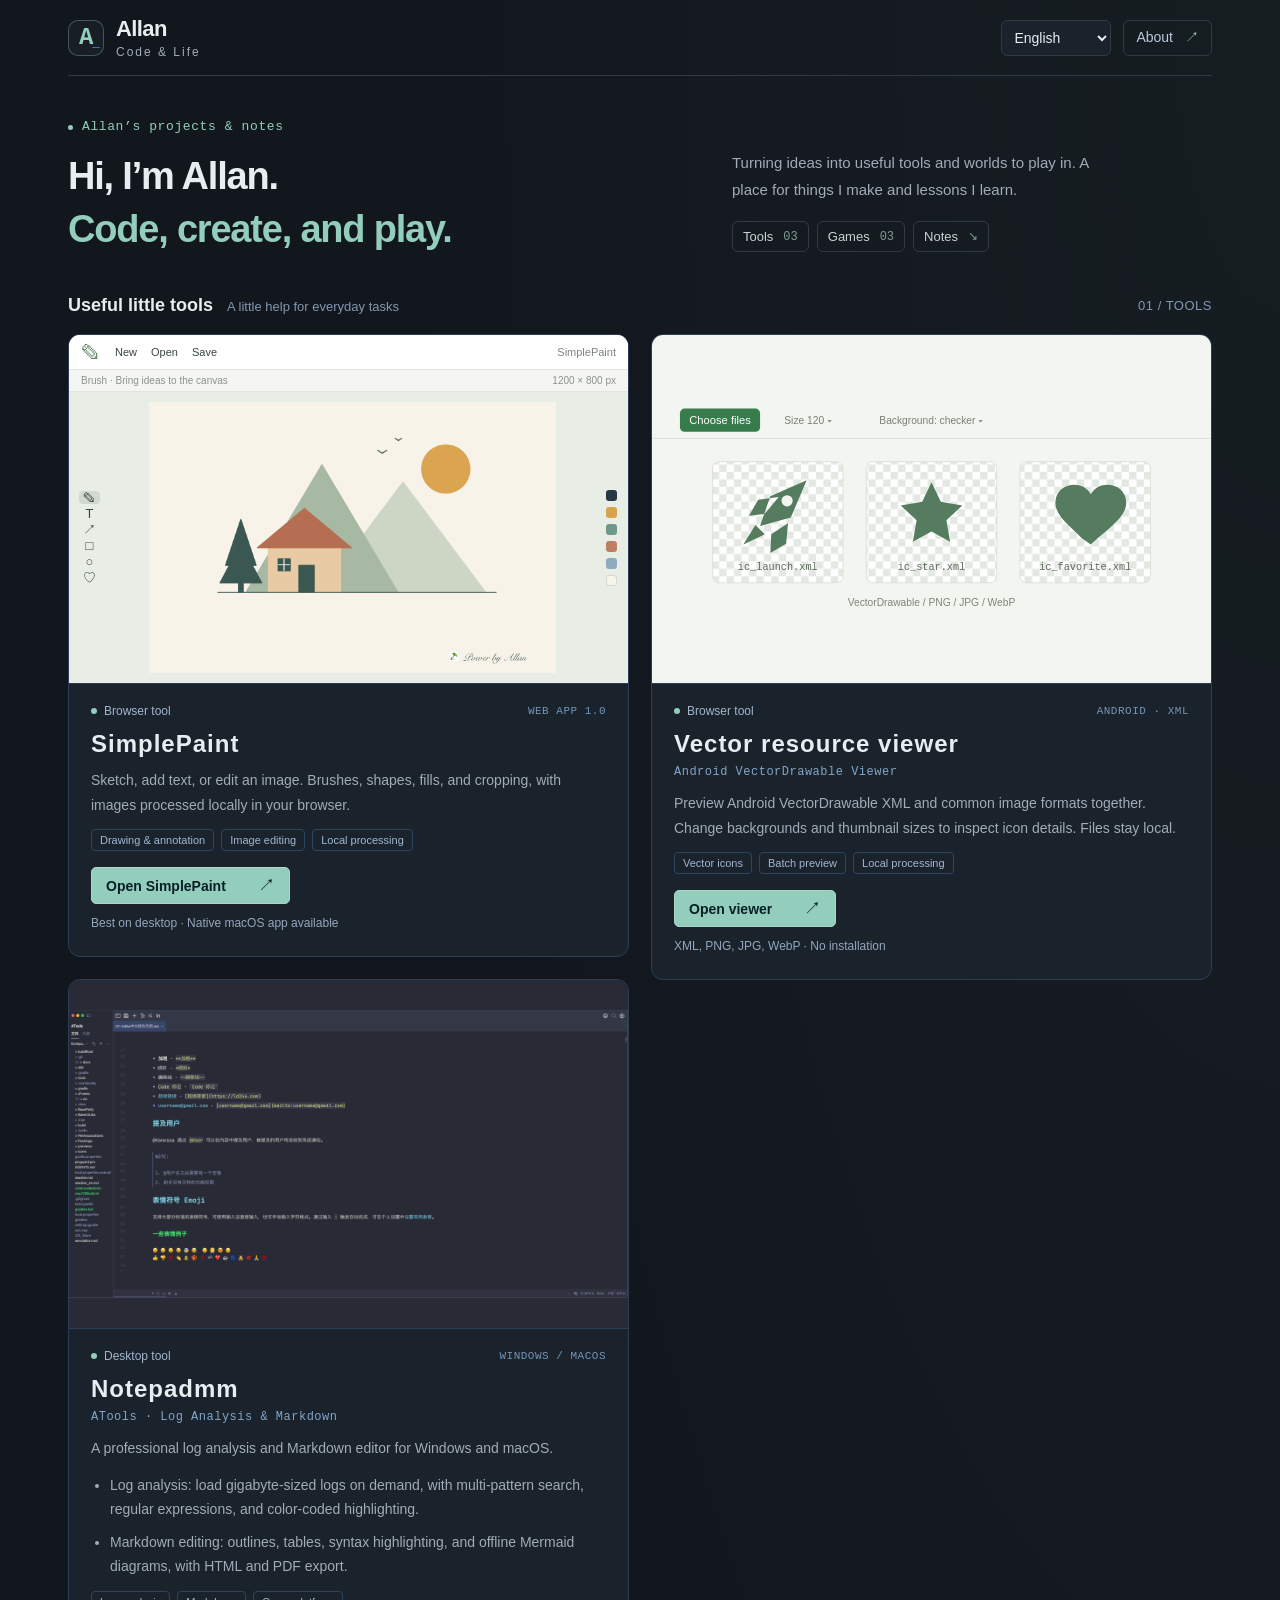
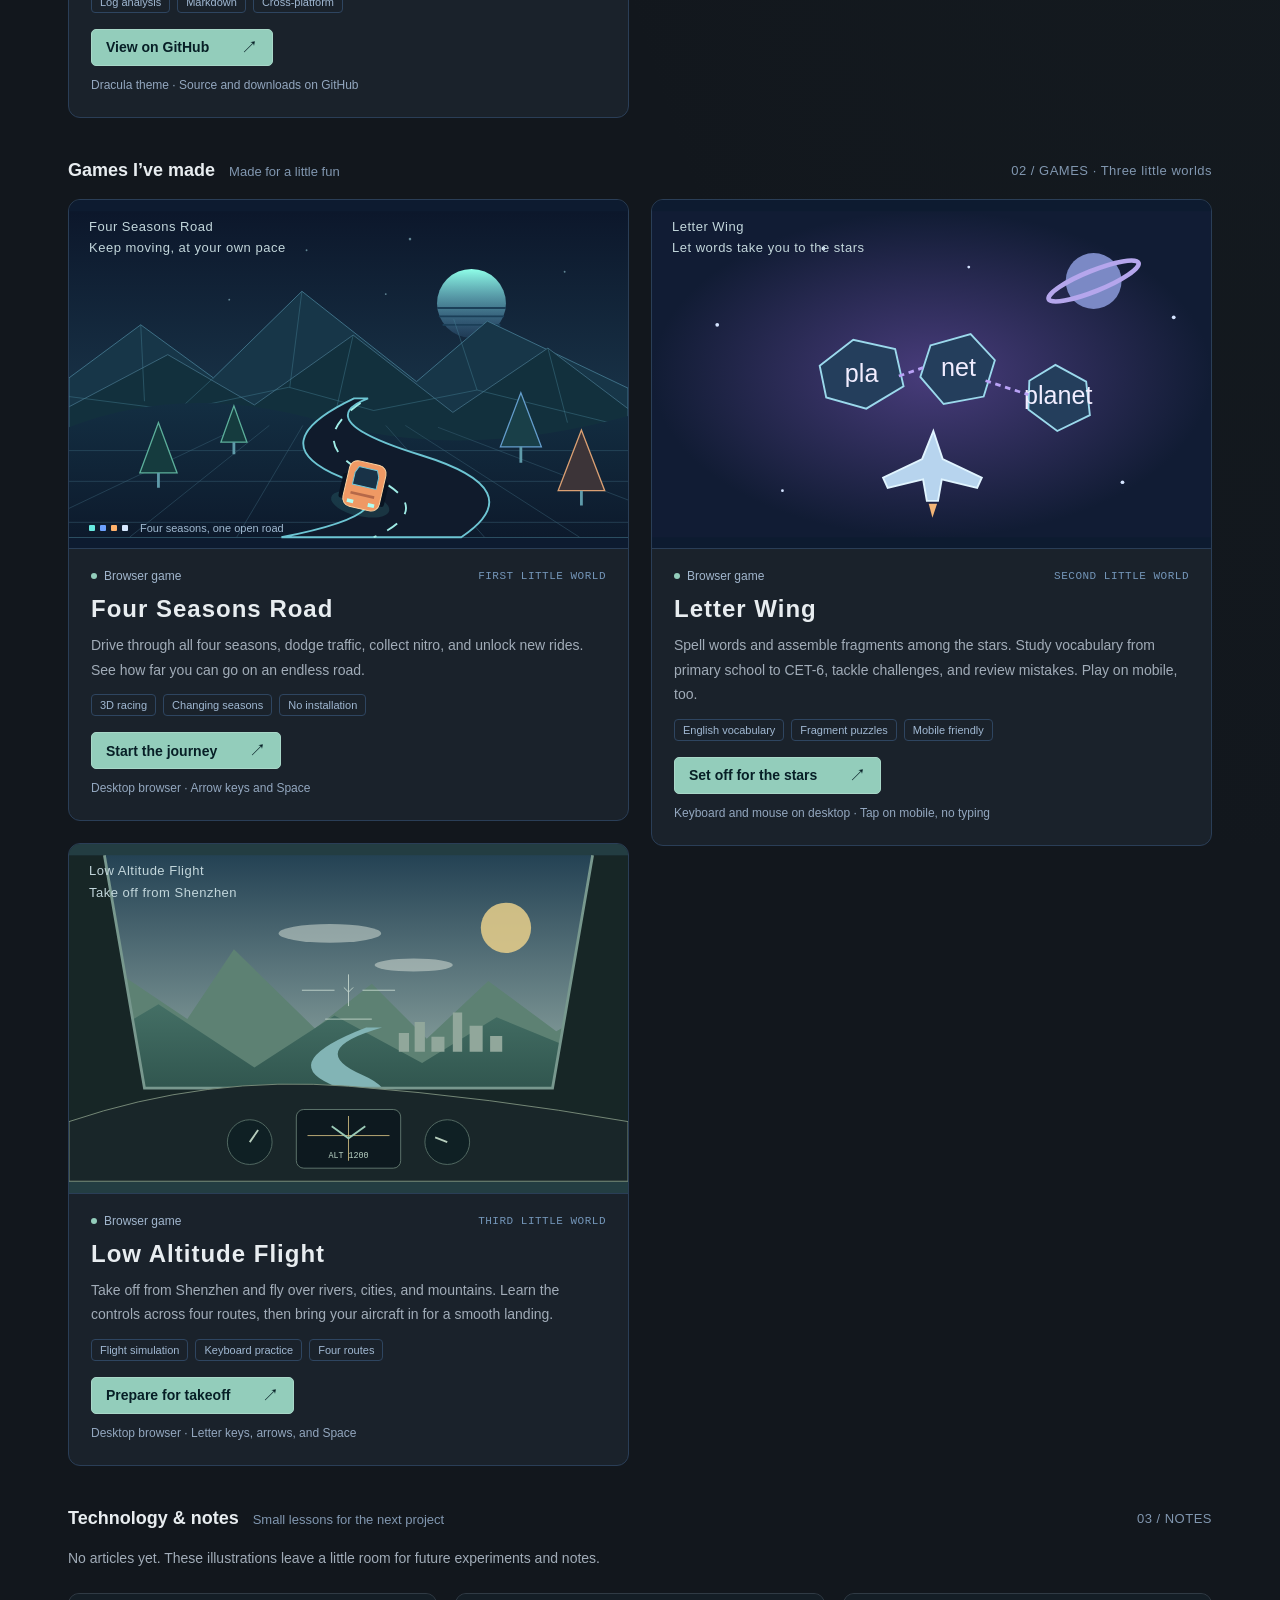
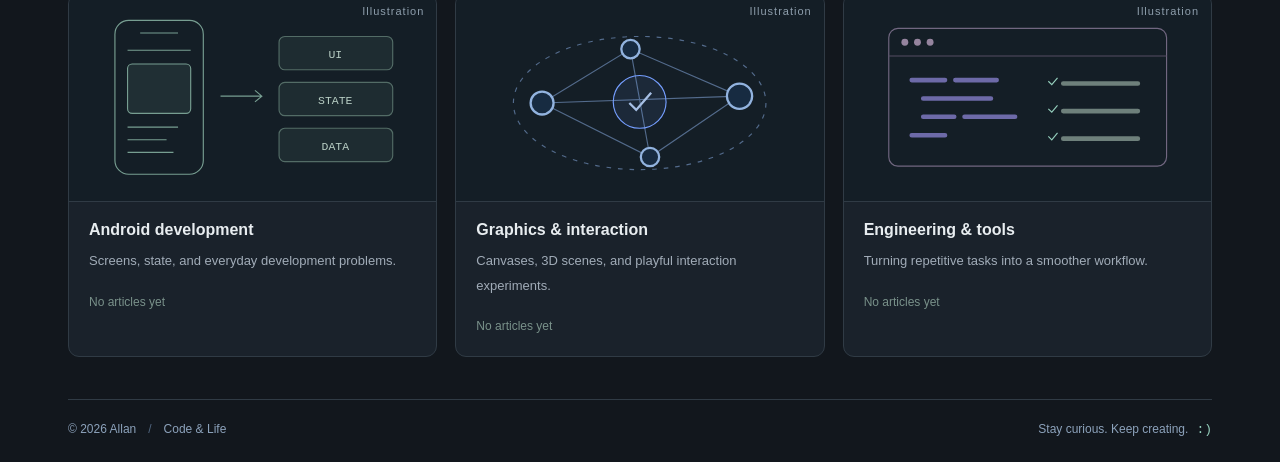
==== commit 7ac3ec6d: "加入 Notepadmm 展示、三语切换与双列瀑布流" ====
--- a/index.html
+++ b/index.html
@@ -3,60 +3,65 @@
 <head>
   <meta charset="UTF-8">
   <meta name="viewport" content="width=device-width, initial-scale=1">
-  <meta name="description" content="Allan 的个人作品与笔记：顺手的小工具、自己制作的小游戏，以及慢慢积累的技术记录。">
+  <meta name="description" content="Allan 的个人作品与笔记：顺手的小工具、自己制作的小游戏，以及慢慢积累的技术记录。" data-i18n-content="meta.description">
   <meta name="theme-color" content="#12171d">
   <title>Allan · 代码与生活</title>
   <link rel="icon" href="data:image/svg+xml,%3Csvg xmlns='http://www.w3.org/2000/svg' viewBox='0 0 48 48'%3E%3Crect width='48' height='48' rx='14' fill='%230f1b2b'/%3E%3Cpath d='M12 34 24 12l12 22M17 27h14' fill='none' stroke='%2367e8df' stroke-width='4'/%3E%3C/svg%3E">
   <link rel="stylesheet" href="./style.css">
+  <script src="./i18n.js" defer></script>
   <script src="./site.js" defer></script>
 </head>
 <body>
-  <a class="skip-link" href="#main">跳到正文</a>
+  <a class="skip-link" href="#main" data-i18n="nav.skip">跳到正文</a>
   <div class="page-shell">
-    <header class="topbar"><a class="brand" href="#home" aria-label="Allan 博客首页"><span class="brand-mark">A<span>_</span></span><span>Allan<span class="brand-subtitle">代码与生活</span></span></a><div class="topbar-meta"><a class="about-link" href="#about">关于这里 <span>↗</span></a></div></header>
+    <header class="topbar"><a class="brand" href="#home" aria-label="Allan 博客首页" data-i18n-aria-label="aria.home"><span class="brand-mark">A<span>_</span></span><span>Allan<span class="brand-subtitle" data-i18n="brand.tagline">代码与生活</span></span></a><div class="topbar-meta"><label class="language-picker"><span class="sr-only" data-i18n="language.label">语言</span><select id="language-select"><option value="en">English</option><option value="zh-Hans" selected>简体中文</option><option value="zh-Hant">繁體中文</option></select></label><a class="about-link" href="#about" data-i18n="nav.about">关于 <span aria-hidden="true">↗</span></a></div></header>
     <main id="main" tabindex="-1">
       <section id="home" data-view="home" class="home-view">
         <div class="hero">
           <div class="hero-copy">
-            <p class="eyebrow"><span></span> Allan 的个人博客</p>
-            <h1>你好，我是 Allan。<br><span class="hero-accent">写代码，也做点好玩的。</span></h1>
+            <p class="eyebrow" data-i18n="hero.eyebrow"><span></span> Allan 的个人博客</p>
+            <h1 data-i18n="hero.title">你好，我是 Allan。<br><span class="hero-accent" data-i18n="hero.accent">写代码，也做点好玩的。</span></h1>
           </div>
-          <div class="hero-details"><p class="hero-description">把想法做成顺手的工具，也做成可以游玩的世界。记录开发中的实践，慢慢积累。</p><nav class="section-links" aria-label="作品栏目"><a href="#tools">小工具 <span>02</span></a><a href="#games">小游戏 <span>03</span></a><a href="#technology">技术笔记 <span>↘</span></a></nav></div>
+          <div class="hero-details"><p class="hero-description" data-i18n="hero.description">把想法做成顺手的工具，也做成可以游玩的世界。记录开发中的实践，慢慢积累。</p><nav class="section-links" aria-label="作品栏目" data-i18n-aria-label="aria.sections"><a href="#tools" data-i18n="nav.tools">小工具 <span>03</span></a><a href="#games" data-i18n="nav.games">小游戏 <span>03</span></a><a href="#technology" data-i18n="nav.notes">技术笔记 <span>↘</span></a></nav></div>
         </div>
 
         <section id="tools" class="featured tools-section" aria-labelledby="tools-title">
-          <div class="section-heading"><h2 id="tools-title">顺手的小工具<span>为日常添一点方便</span></h2><span class="section-note">01 / TOOLS</span></div>
+          <div class="section-heading"><h2 id="tools-title" data-i18n="tools.heading">顺手的小工具<span data-i18n="tools.subtitle">为日常添一点方便</span></h2><span class="section-note">01 / TOOLS</span></div>
           <div class="project-grid">
           <article class="game-feature tool-feature">
-            <div class="paint-art" role="img" aria-label="轻绘画布上的山间小屋、树木与太阳">
-              <div class="paint-toolbar"><span class="paint-mark">✎</span><span>新建</span><span>打开</span><span>保存</span><span class="paint-toolbar-name">轻绘 · SimplePaint</span></div>
-              <div class="paint-status"><span>画笔 · 让灵感落在画布上</span><span>1200 × 800 px</span></div>
-              <div class="paint-stage"><div class="paint-mini-tools" aria-hidden="true"><span>✎</span><span>T</span><span>↗</span><span>□</span><span>○</span><span>♡</span></div><img src="./assets/simplepaint-art.png" alt="" width="1200" height="800"><div class="paint-mini-colors" aria-hidden="true"><i></i><i></i><i></i><i></i><i></i><i></i></div></div>
+            <div class="paint-art" role="img" aria-label="轻绘画布上的山间小屋、树木与太阳" data-i18n-aria-label="aria.paint">
+              <div class="paint-toolbar"><span class="paint-mark">✎</span><span data-i18n="paint.new">新建</span><span data-i18n="paint.open">打开</span><span data-i18n="paint.save">保存</span><span class="paint-toolbar-name" data-i18n="paint.brand">轻绘 · SimplePaint</span></div>
+              <div class="paint-status"><span data-i18n="paint.status">画笔 · 让灵感落在画布上</span><span>1200 × 800 px</span></div>
+              <div class="paint-stage"><div class="paint-mini-tools" aria-hidden="true"><span>✎</span><span>T</span><span aria-hidden="true">↗</span><span>□</span><span>○</span><span>♡</span></div><img src="./assets/simplepaint-art.png" alt="" width="1200" height="800"><div class="paint-mini-colors" aria-hidden="true"><i></i><i></i><i></i><i></i><i></i><i></i></div></div>
             </div>
-            <div class="game-description"><div class="game-kicker"><span class="live-dot"></span> 浏览器工具 <span>WEB APP 1.0</span></div><h3>轻绘<span>SimplePaint</span></h3><p>画几笔、写几个字，或改张图片。画笔、形状、填色与裁剪都在这里，图片在浏览器本地处理。</p><div class="game-tags"><span>绘图与标注</span><span>图片编辑</span><span>本地处理</span></div><a class="play-button" href="https://jzlhll.github.io/MacSimplePaint/">打开轻绘 <span>↗</span></a><small>适合电脑浏览器 · 另有 macOS 原生版本</small></div>
+            <div class="game-description"><div class="game-kicker" data-i18n="common.webTool"><span class="live-dot"></span> 浏览器工具 <span>WEB APP 1.0</span></div><h3 data-i18n="paint.name">轻绘<span>SimplePaint</span></h3><p data-i18n="paint.description">画几笔、写几个字，或改张图片。画笔、形状、填色与裁剪都在这里，图片在浏览器本地处理。</p><div class="game-tags"><span data-i18n="paint.tag.draw">绘图与标注</span><span data-i18n="paint.tag.edit">图片编辑</span><span data-i18n="common.local">本地处理</span></div><a class="play-button" href="https://jzlhll.github.io/MacSimplePaint/" data-i18n="paint.action">打开轻绘 <span aria-hidden="true">↗</span></a><small data-i18n="paint.hint">适合电脑浏览器 · 另有 macOS 原生版本</small></div>
           </article>
           <article class="game-feature vector-feature">
-            <div class="road-art vector-art" role="img" aria-label="VectorDrawable 预览器示意：文件选择、缩略图尺寸、背景模式与图标网格">
+            <div class="road-art vector-art" role="img" aria-label="VectorDrawable 预览器示意：文件选择、缩略图尺寸、背景模式与图标网格" data-i18n-aria-label="aria.vector">
               <svg viewBox="0 0 600 240" preserveAspectRatio="xMidYMid meet" xmlns="http://www.w3.org/2000/svg" aria-hidden="true">
                 <defs><pattern id="vector-checker" width="16" height="16" patternUnits="userSpaceOnUse"><rect width="16" height="16" fill="#fff"/><path d="M0 0h8v8H0zm8 8h8v8H8z" fill="#e4e8e2"/></pattern></defs>
                 <path fill="#f3f5f0" d="M0 0h600v240H0z"/><path d="M0 44h600" stroke="#d9dfd5"/>
-                <rect x="30" y="12" width="86" height="25" rx="5" fill="#377d4c"/><text x="73" y="29" fill="white" text-anchor="middle" font-size="12" font-family="sans-serif">选择文件</text><g fill="#788274" font-size="11" font-family="sans-serif"><text x="142" y="29">尺寸 120 ▾</text><text x="244" y="29">背景 棋盘格 ▾</text></g>
+                <rect x="30" y="12" width="86" height="25" rx="5" fill="#377d4c"/><text x="73" y="29" fill="white" text-anchor="middle" font-size="12" font-family="sans-serif" data-i18n="vector.choose">选择文件</text><g fill="#788274" font-size="11" font-family="sans-serif"><text x="142" y="29" data-i18n="vector.size">尺寸 120 ▾</text><text x="244" y="29" data-i18n="vector.background">背景 棋盘格 ▾</text></g>
                 <g fill="url(#vector-checker)" stroke="#dce1d7"><rect x="65" y="69" width="140" height="130" rx="7"/><rect x="230" y="69" width="140" height="130" rx="7"/><rect x="395" y="69" width="140" height="130" rx="7"/></g>
                 <g fill="#567c60"><path d="m116 138 11-32 39-17-17 40-33 9m-5-1-13 21 23-11m15-40-22 3-10 17 17-2m25 10-2 22-17 10 1-20"/><circle cx="145" cy="111" r="6" fill="#f3f5f0"/><path d="m300 91 10 21 23 4-17 16 4 23-20-11-20 11 4-23-17-16 23-4z"/><path d="M461 151c-8-10-28-22-28-38 0-21 29-26 38-9 9-17 38-12 38 9 0 16-20 28-38 45z"/></g>
                 <g fill="#5b6b58" font-family="monospace" font-size="11" text-anchor="middle"><text x="135" y="185">ic_launch.xml</text><text x="300" y="185">ic_star.xml</text><text x="465" y="185">ic_favorite.xml</text></g><text x="300" y="224" fill="#7c8876" text-anchor="middle" font-size="11" font-family="sans-serif">VectorDrawable / PNG / JPG / WebP</text>
               </svg>
             </div>
-            <div class="game-description"><div class="game-kicker"><span class="live-dot"></span> 浏览器工具 <span>ANDROID · XML</span></div><h3>矢量资源预览<span>Android VectorDrawable Viewer</span></h3><p>集中预览 Android VectorDrawable XML 和常见图片。切换背景与缩略图尺寸，快速对照图标细节，文件在本地读取。</p><div class="game-tags"><span>矢量图标</span><span>批量预览</span><span>本地处理</span></div><a class="play-button" href="./tools/android-vector-drawable-viewer/">打开预览器 <span>↗</span></a><small>支持 XML、PNG、JPG、WebP · 无需安装</small></div>
+            <div class="game-description"><div class="game-kicker" data-i18n="common.webTool"><span class="live-dot"></span> 浏览器工具 <span>ANDROID · XML</span></div><h3 data-i18n="vector.name">矢量资源预览<span>Android VectorDrawable Viewer</span></h3><p data-i18n="vector.description">集中预览 Android VectorDrawable XML 和常见图片。切换背景与缩略图尺寸，快速对照图标细节，文件在本地读取。</p><div class="game-tags"><span data-i18n="vector.tag.icons">矢量图标</span><span data-i18n="vector.tag.batch">批量预览</span><span data-i18n="common.local">本地处理</span></div><a class="play-button" href="./tools/android-vector-drawable-viewer/" data-i18n="vector.action">打开预览器 <span aria-hidden="true">↗</span></a><small data-i18n="vector.hint">支持 XML、PNG、JPG、WebP · 无需安装</small></div>
+          </article>
+          <article class="game-feature notepad-feature">
+            <div class="road-art screenshot-art"><img src="./assets/notepadmm-dracula.png" width="2556" height="1316" loading="lazy" alt="Notepadmm 的 Dracula 主题 Markdown 编辑截图" data-i18n-alt="aria.notepad"></div>
+            <div class="game-description"><div class="game-kicker" data-i18n="common.desktopTool"><span class="live-dot"></span> 桌面工具 <span>WINDOWS / MACOS</span></div><h3>Notepadmm<span>ATools · Log Analysis &amp; Markdown</span></h3><p data-i18n="notepad.description">支持 Windows 与 macOS 的专业日志分析和 Markdown 编辑工具。</p><ul class="feature-list"><li data-i18n="notepad.logs">日志分析：GB 级日志按需加载，多条件搜索、正则匹配与分色高亮。</li><li data-i18n="notepad.markdown">Markdown 编辑：大纲、表格、代码高亮与离线 Mermaid，支持 HTML / PDF 导出。</li></ul><div class="game-tags"><span data-i18n="notepad.tag.logs">日志分析</span><span>Markdown</span><span data-i18n="notepad.tag.platform">跨平台</span></div><a class="play-button" href="https://github.com/jzlhll/Notepadmm" data-i18n="notepad.action">查看 GitHub 仓库 <span aria-hidden="true">↗</span></a><small data-i18n="notepad.hint">Dracula 主题截图 · 前往仓库查看源码与下载</small></div>
           </article>
           </div>
         </section>
 
         <section id="games" class="featured" aria-labelledby="featured-title">
-          <div class="section-heading"><h2 id="featured-title">自己做的小游戏<span>边做边玩</span></h2><span class="section-note">02 / GAMES · 三个小世界</span></div>
+          <div class="section-heading"><h2 id="featured-title" data-i18n="games.heading">自己做的小游戏<span data-i18n="games.subtitle">边做边玩</span></h2><span class="section-note" data-i18n="games.note">02 / GAMES · 三个小世界</span></div>
           <div class="project-grid">
           <article class="game-feature">
-            <div class="road-art" role="img" aria-label="青蓝色线框山峦与网格公路间，一辆橙色小汽车驶向发光的地平线">
-              <span class="art-label">四季车途<br>一路慢慢向前</span>
+            <div class="road-art" role="img" aria-label="青蓝色线框山峦与网格公路间，一辆橙色小汽车驶向发光的地平线" data-i18n-aria-label="aria.car">
+              <span class="art-label" data-i18n="car.name car.artline">四季车途<br>一路慢慢向前</span>
               <svg viewBox="0 0 600 350" preserveAspectRatio="xMidYMid meet" xmlns="http://www.w3.org/2000/svg" aria-hidden="true">
                 <defs>
                   <linearGradient id="sky" x2="0" y2="1"><stop stop-color="#0c172b"/><stop offset="1" stop-color="#21465b"/></linearGradient>
@@ -84,30 +89,30 @@
                   <path d="M-15 23h7m16 0h7" stroke="#b1fff3" stroke-width="4"/>
                 </g>
               </svg>
-              <div class="season-dots" aria-label="春夏秋冬"><i></i><i></i><i></i><i></i><span>一年四季，一路向前</span></div>
+              <div class="season-dots" aria-label="春夏秋冬" data-i18n-aria-label="aria.seasons"><i></i><i></i><i></i><i></i><span data-i18n="car.seasons">一年四季，一路向前</span></div>
             </div>
-            <div class="game-description"><div class="game-kicker"><span class="live-dot"></span> 浏览器小游戏 <span>第一个小作品</span></div><h3>四季车途<span>Four Seasons Road</span></h3><p>驶过春夏秋冬，躲避车流、收集氮气，解锁更好的座驾。在不断延伸的公路上，看看能走多远。</p><div class="game-tags"><span>3D 赛车</span><span>四季变换</span><span>无需安装</span></div><a class="play-button" data-game-link="/games/cargame/" href="./games/cargame/">开始旅途 <span>↗</span></a><small>适合电脑浏览器 · 使用方向键与空格操作</small></div>
+            <div class="game-description"><div class="game-kicker" data-i18n="common.browserGame"><span class="live-dot"></span> 浏览器小游戏 <span data-i18n="car.ordinal">第一个小作品</span></div><h3 data-i18n="car.name">四季车途<span>Four Seasons Road</span></h3><p data-i18n="car.description">驶过春夏秋冬，躲避车流、收集氮气，解锁更好的座驾。在不断延伸的公路上，看看能走多远。</p><div class="game-tags"><span data-i18n="car.tag.racing">3D 赛车</span><span data-i18n="car.tag.seasons">四季变换</span><span data-i18n="common.noInstall">无需安装</span></div><a class="play-button" data-game-link="/games/cargame/" href="./games/cargame/" data-i18n="car.action">开始旅途 <span aria-hidden="true">↗</span></a><small data-i18n="car.hint">适合电脑浏览器 · 使用方向键与空格操作</small></div>
           </article>
           <article class="game-feature english-feature">
-            <div class="road-art space-art" role="img" aria-label="星空中的字母碎片、单词飞机与陨石连线">
-              <span class="art-label">英语空战<br>以单词为帆，向星海启航</span>
+            <div class="road-art space-art" role="img" aria-label="星空中的字母碎片、单词飞机与陨石连线" data-i18n-aria-label="aria.english">
+              <span class="art-label" data-i18n="english.name english.artline">英语空战<br>以单词为帆，向星海启航</span>
               <svg viewBox="0 0 600 350" preserveAspectRatio="xMidYMid meet" xmlns="http://www.w3.org/2000/svg" aria-hidden="true">
                 <defs><radialGradient id="space-glow"><stop stop-color="#483c7b"/><stop offset="1" stop-color="#111c34"/></radialGradient></defs>
                 <path fill="url(#space-glow)" d="M0 0h600v350H0z"/>
                 <g fill="#d5e4ff"><circle cx="70" cy="122" r="2"/><circle cx="184" cy="40" r="2"/><circle cx="340" cy="60" r="1.5"/><circle cx="560" cy="114" r="2"/><circle cx="505" cy="291" r="2"/><circle cx="140" cy="300" r="1.5"/></g>
                 <circle cx="474" cy="75" r="30" fill="#7b89c5"/><ellipse cx="474" cy="75" rx="52" ry="11" fill="none" stroke="#b5a6ec" stroke-width="5" transform="rotate(-22 474 75)"/>
                 <g stroke="#9bd9ec" stroke-width="2" fill="#243e5c"><path d="m180 166 36-28 45 10 9 40-40 24-43-12Z"/><path d="m299 144 43-12 26 28-12 39-43 8-25-29Z"/><path d="m405 182 28-17 33 18 4 36-35 17-31-23Z"/></g>
-                <g fill="#f1edff" text-anchor="middle" font-family="sans-serif" font-size="27"><text x="225" y="183">pla</text><text x="329" y="177">net</text><text x="436" y="207">星球</text></g>
+                <g fill="#f1edff" text-anchor="middle" font-family="sans-serif" font-size="27"><text x="225" y="183">pla</text><text x="329" y="177">net</text><text x="436" y="207" data-i18n="english.planet">星球</text></g>
                 <path d="m265 177 26-9m67 14 46 15" fill="none" stroke="#b9a2f6" stroke-width="3" stroke-dasharray="6 5"/>
                 <path d="m302 236 10 30 42 20-5 11-38-9-4 23h-12l-4-23-38 9-5-11 42-20Z" fill="#b7d4ee" stroke="#e1f5ff" stroke-width="2"/>
                 <path d="m297 314 4 15 5-15" fill="#f3b576"/>
               </svg>
             </div>
-            <div class="game-description"><div class="game-kicker"><span class="live-dot"></span> 浏览器小游戏 <span>第二个小作品</span></div><h3>英语空战<span>Letter wing</span></h3><p>在星空里拼写单词、组装碎片。从小六到六级，先预习，再闯关，最后回顾错题；手机上也能玩。</p><div class="game-tags"><span>英语学习</span><span>碎片组装</span><span>支持手机</span></div><a class="play-button" data-game-link="/games/english/" href="./games/english/">向星海启航 <span>↗</span></a><small>电脑使用键盘与鼠标 · 手机触屏点选，无需打字</small></div>
+            <div class="game-description"><div class="game-kicker" data-i18n="common.browserGame"><span class="live-dot"></span> 浏览器小游戏 <span data-i18n="english.ordinal">第二个小作品</span></div><h3 data-i18n="english.name">英语空战<span>Letter wing</span></h3><p data-i18n="english.description">在星空里拼写单词、组装碎片。从小六到六级，先预习，再闯关，最后回顾错题；手机上也能玩。</p><div class="game-tags"><span data-i18n="english.tag.study">英语学习</span><span data-i18n="english.tag.fragments">碎片组装</span><span data-i18n="english.tag.mobile">支持手机</span></div><a class="play-button" data-game-link="/games/english/" href="./games/english/" data-i18n="english.action">向星海启航 <span aria-hidden="true">↗</span></a><small data-i18n="english.hint">电脑使用键盘与鼠标 · 手机触屏点选，无需打字</small></div>
           </article>
           <article class="game-feature flight-feature">
-            <div class="road-art flight-art" role="img" aria-label="从驾驶舱望向河流、群山和远方的城市，仪表盘上显示航线与姿态">
-              <span class="art-label">低空穿越<br>从深圳起飞，向远方出发</span>
+            <div class="road-art flight-art" role="img" aria-label="从驾驶舱望向河流、群山和远方的城市，仪表盘上显示航线与姿态" data-i18n-aria-label="aria.flight">
+              <span class="art-label" data-i18n="flight.name flight.artline">低空穿越<br>从深圳起飞，向远方出发</span>
               <svg viewBox="0 0 600 350" preserveAspectRatio="xMidYMid meet" xmlns="http://www.w3.org/2000/svg" aria-hidden="true">
                 <defs><linearGradient id="flight-sky" x2="0" y2="1"><stop stop-color="#244254"/><stop offset="1" stop-color="#c0d5c6"/></linearGradient><linearGradient id="flight-land" x2="0" y2="1"><stop stop-color="#446f65"/><stop offset="1" stop-color="#1b3a36"/></linearGradient></defs>
                 <path fill="url(#flight-sky)" d="M0 0h600v350H0z"/><circle cx="469" cy="78" r="27" fill="#e8cf8b" opacity=".85"/>
@@ -121,27 +126,27 @@
                 <g fill="#0f2024" stroke="#566d66"><circle cx="194" cy="308" r="24"/><circle cx="406" cy="308" r="24"/></g><g stroke="#b7cebd" stroke-width="2"><path d="m194 308 9-13m203 13-13-5"/></g>
               </svg>
             </div>
-            <div class="game-description"><div class="game-kicker"><span class="live-dot"></span> 浏览器小游戏 <span>第三个小作品</span></div><h3>低空穿越<span>Low Altitude Flight</span></h3><p>从深圳准备起飞，掠过河流、城市与群山。沿四条航线练习操纵、熟悉键位，最后平稳着陆。</p><div class="game-tags"><span>飞行模拟</span><span>键位练习</span><span>四段航程</span></div><a class="play-button" data-game-link="/games/flight/" href="./games/flight/">准备起飞 <span>↗</span></a><small>适合电脑浏览器 · 使用字母键、方向键与空格操作</small></div>
+            <div class="game-description"><div class="game-kicker" data-i18n="common.browserGame"><span class="live-dot"></span> 浏览器小游戏 <span data-i18n="flight.ordinal">第三个小作品</span></div><h3 data-i18n="flight.name">低空穿越<span>Low Altitude Flight</span></h3><p data-i18n="flight.description">从深圳准备起飞，掠过河流、城市与群山。沿四条航线练习操纵、熟悉键位，最后平稳着陆。</p><div class="game-tags"><span data-i18n="flight.tag.sim">飞行模拟</span><span data-i18n="flight.tag.keys">键位练习</span><span data-i18n="flight.tag.routes">四段航程</span></div><a class="play-button" data-game-link="/games/flight/" href="./games/flight/" data-i18n="flight.action">准备起飞 <span aria-hidden="true">↗</span></a><small data-i18n="flight.hint">适合电脑浏览器 · 使用字母键、方向键与空格操作</small></div>
           </article>
           </div>
         </section>
 
         <section id="technology" class="featured technology-section" aria-labelledby="technology-title">
-          <div class="section-heading"><h2 id="technology-title">技术与笔记<span>慢慢整理，留作下次出发的路标</span></h2><span class="section-note">03 / NOTES</span></div>
-          <p class="technology-intro">这里还没有文章，先放几张示意图，给未来的实践和思考留一点位置。</p>
+          <div class="section-heading"><h2 id="technology-title" data-i18n="notes.heading">技术与笔记<span data-i18n="notes.subtitle">慢慢整理，留作下次出发的路标</span></h2><span class="section-note">03 / NOTES</span></div>
+          <p class="technology-intro" data-i18n="notes.intro">这里还没有文章，先放几张示意图，给未来的实践和思考留一点位置。</p>
           <div class="technology-grid">
-            <article class="technology-card"><div class="technical-art" role="img" aria-label="Android 页面和状态模块的布局示意图"><svg viewBox="0 0 320 180" fill="none" xmlns="http://www.w3.org/2000/svg" aria-hidden="true"><g stroke="#779e91"><rect x="40" y="23" width="77" height="134" rx="12"/><path d="M62 34h33M51 49h55"/><rect x="51" y="61" width="55" height="43" rx="4" fill="#93cdbb18"/><path d="M51 116h44m-44 11h34m-34 11h40"/></g><path d="M132 89h36m-6-5 6 5-6 5" stroke="#779e91"/><g fill="#93cdbb13" stroke="#536c66"><rect x="183" y="37" width="99" height="29" rx="5"/><rect x="183" y="77" width="99" height="29" rx="5"/><rect x="183" y="117" width="99" height="29" rx="5"/></g><g fill="#b8cec4" font-family="monospace" font-size="10" text-anchor="middle"><text x="232" y="56">UI</text><text x="232" y="96">STATE</text><text x="232" y="136">DATA</text></g></svg><span class="sample-label">示意图</span></div><div class="technology-copy"><h3>Android 开发</h3><p>页面、状态与日常开发中的小问题。</p><span>暂无文章</span></div></article>
-            <article class="technology-card"><div class="technical-art" role="img" aria-label="图形节点和交互路径的示意图"><svg viewBox="0 0 320 180" fill="none" xmlns="http://www.w3.org/2000/svg" aria-hidden="true"><g stroke="#536b8c"><path d="m75 95 77-47 95 41-78 53zM152 48l17 94M75 95l172-6"/><ellipse cx="160" cy="95" rx="110" ry="58" stroke-dasharray="4 6"/></g><g fill="#172b41" stroke="#92b3df" stroke-width="2"><circle cx="75" cy="95" r="10"/><circle cx="152" cy="48" r="8"/><circle cx="247" cy="89" r="11"/><circle cx="169" cy="142" r="8"/></g><circle cx="160" cy="94" r="23" fill="#759eff16" stroke="#759eff"/><path d="m151 95 6 6 13-15" stroke="#a6bfe5" stroke-width="2"/></svg><span class="sample-label">示意图</span></div><div class="technology-copy"><h3>图形与交互</h3><p>画布、三维场景和有趣的交互实验。</p><span>暂无文章</span></div></article>
-            <article class="technology-card"><div class="technical-art" role="img" aria-label="代码窗口和构建步骤的示意图"><svg viewBox="0 0 320 180" fill="none" xmlns="http://www.w3.org/2000/svg" aria-hidden="true"><rect x="39" y="30" width="242" height="120" rx="8" stroke="#716780"/><path d="M39 54h242" stroke="#554d63"/><g fill="#95849e"><circle cx="53" cy="42" r="3"/><circle cx="64" cy="42" r="3"/><circle cx="75" cy="42" r="3"/></g><g stroke-linecap="round" stroke-width="4"><path d="M59 75h29m9 0h36m-64 16h59m-59 16h27m9 0h44m-90 16h29" stroke="#a99dff" opacity=".6"/><path d="M191 78h65m-65 24h65m-65 24h65" stroke="#6e807b"/></g><path d="m178 76 3 3 5-6m-8 27 3 3 5-6m-8 27 3 3 5-6" stroke="#93cdbb"/></svg><span class="sample-label">示意图</span></div><div class="technology-copy"><h3>工程与工具</h3><p>把重复的步骤，变成顺手的开发习惯。</p><span>暂无文章</span></div></article>
+            <article class="technology-card"><div class="technical-art" role="img" aria-label="Android 页面和状态模块的布局示意图" data-i18n-aria-label="aria.android"><svg viewBox="0 0 320 180" fill="none" xmlns="http://www.w3.org/2000/svg" aria-hidden="true"><g stroke="#779e91"><rect x="40" y="23" width="77" height="134" rx="12"/><path d="M62 34h33M51 49h55"/><rect x="51" y="61" width="55" height="43" rx="4" fill="#93cdbb18"/><path d="M51 116h44m-44 11h34m-34 11h40"/></g><path d="M132 89h36m-6-5 6 5-6 5" stroke="#779e91"/><g fill="#93cdbb13" stroke="#536c66"><rect x="183" y="37" width="99" height="29" rx="5"/><rect x="183" y="77" width="99" height="29" rx="5"/><rect x="183" y="117" width="99" height="29" rx="5"/></g><g fill="#b8cec4" font-family="monospace" font-size="10" text-anchor="middle"><text x="232" y="56">UI</text><text x="232" y="96">STATE</text><text x="232" y="136">DATA</text></g></svg><span class="sample-label" data-i18n="notes.sample">示意图</span></div><div class="technology-copy"><h3 data-i18n="notes.android">Android 开发</h3><p data-i18n="notes.androidDescription">页面、状态与日常开发中的小问题。</p><span data-i18n="notes.empty">暂无文章</span></div></article>
+            <article class="technology-card"><div class="technical-art" role="img" aria-label="图形节点和交互路径的示意图" data-i18n-aria-label="aria.graphics"><svg viewBox="0 0 320 180" fill="none" xmlns="http://www.w3.org/2000/svg" aria-hidden="true"><g stroke="#536b8c"><path d="m75 95 77-47 95 41-78 53zM152 48l17 94M75 95l172-6"/><ellipse cx="160" cy="95" rx="110" ry="58" stroke-dasharray="4 6"/></g><g fill="#172b41" stroke="#92b3df" stroke-width="2"><circle cx="75" cy="95" r="10"/><circle cx="152" cy="48" r="8"/><circle cx="247" cy="89" r="11"/><circle cx="169" cy="142" r="8"/></g><circle cx="160" cy="94" r="23" fill="#759eff16" stroke="#759eff"/><path d="m151 95 6 6 13-15" stroke="#a6bfe5" stroke-width="2"/></svg><span class="sample-label" data-i18n="notes.sample">示意图</span></div><div class="technology-copy"><h3 data-i18n="notes.graphics">图形与交互</h3><p data-i18n="notes.graphicsDescription">画布、三维场景和有趣的交互实验。</p><span data-i18n="notes.empty">暂无文章</span></div></article>
+            <article class="technology-card"><div class="technical-art" role="img" aria-label="代码窗口和构建步骤的示意图" data-i18n-aria-label="aria.engineering"><svg viewBox="0 0 320 180" fill="none" xmlns="http://www.w3.org/2000/svg" aria-hidden="true"><rect x="39" y="30" width="242" height="120" rx="8" stroke="#716780"/><path d="M39 54h242" stroke="#554d63"/><g fill="#95849e"><circle cx="53" cy="42" r="3"/><circle cx="64" cy="42" r="3"/><circle cx="75" cy="42" r="3"/></g><g stroke-linecap="round" stroke-width="4"><path d="M59 75h29m9 0h36m-64 16h59m-59 16h27m9 0h44m-90 16h29" stroke="#a99dff" opacity=".6"/><path d="M191 78h65m-65 24h65m-65 24h65" stroke="#6e807b"/></g><path d="m178 76 3 3 5-6m-8 27 3 3 5-6m-8 27 3 3 5-6" stroke="#93cdbb"/></svg><span class="sample-label" data-i18n="notes.sample">示意图</span></div><div class="technology-copy"><h3 data-i18n="notes.engineering">工程与工具</h3><p data-i18n="notes.engineeringDescription">把重复的步骤，变成顺手的开发习惯。</p><span data-i18n="notes.empty">暂无文章</span></div></article>
           </div>
         </section>
       </section>
 
 
-      <section data-view="about" class="collection-view" hidden><p class="eyebrow">A LITTLE ABOUT THIS SPACE</p><h1>你好，我是 Allan<span class="title-dot">.</span></h1><p class="collection-intro">喜欢写代码，也喜欢把有趣的想法做出来。</p><div class="about-note"><h2>一个放下想法的地方</h2><p>这里放着自己做的小工具、小游戏，以及慢慢积累的技术记录。不着急填满，想到什么，就认真做一点。</p><p>用「轻绘」画几笔，用「矢量资源预览」检查图标；在「四季车途」里旅行，在「英语空战」里练单词，或是坐进「低空穿越」的驾驶舱，向远方出发。</p><a class="text-link" data-game-link="/games/cargame/" href="./games/cargame/">去玩四季车途 ↗</a></div><a class="text-link" href="#home">← 回到首页</a></section>
+      <section data-view="about" class="collection-view" hidden><p class="eyebrow" data-i18n="about.eyebrow">关于这个小天地</p><h1 data-i18n="about.title">你好，我是 Allan<span class="title-dot">.</span></h1><p class="collection-intro" data-i18n="about.intro">喜欢写代码，也喜欢把有趣的想法做出来。</p><div class="about-note"><h2 data-i18n="about.heading">一个放下想法的地方</h2><p data-i18n="about.description">这里放着自己做的小工具、小游戏，以及慢慢积累的技术记录。不着急填满，想到什么，就认真做一点。</p><p data-i18n="about.projects">用「轻绘」画几笔，用「矢量资源预览」检查图标，用 Notepadmm 分析日志、编辑 Markdown；也可以进入三个小游戏，沿着公路、星海和航线探索。</p><a class="text-link" data-game-link="/games/cargame/" href="./games/cargame/" data-i18n="about.play">去玩四季车途 ↗</a></div><a class="text-link" href="#home" data-i18n="about.back">← 回到首页</a></section>
       <noscript><p class="noscript-note">也可以直接<a href="./games/cargame/">进入四季车途</a>、<a href="./games/english/">进入英语空战</a>或<a href="./games/flight/">进入低空穿越</a>。</p></noscript>
     </main>
-    <footer><span>© <span id="year">2026</span> Allan<span class="footer-divider">/</span>代码与生活</span><span>保持好奇，持续创造 <span class="footer-star" aria-hidden="true">:)</span></span></footer>
+    <footer><span data-i18n="brand.tagline">© <span id="year">2026</span> Allan<span class="footer-divider">/</span>代码与生活</span><span data-i18n="footer.message">保持好奇，持续创造 <span class="footer-star" aria-hidden="true">:)</span></span></footer>
   </div>
 </body>
 </html>
--- a/style.css
+++ b/style.css
@@ -28,6 +28,11 @@
 .about-link { padding: 8px 12px; border: 1px solid var(--line); border-radius: 6px; color: #b8c8db; font-size: 14px; transition: color .2s, border-color .2s; }
 .about-link span { margin-left: 12px; color: var(--accent); }
 .about-link:hover { color: var(--accent); border-color: #67e8df66; }
+.topbar { gap: 12px; }
+.topbar-meta { display: flex; align-items: center; gap: 12px; }
+.sr-only { position: absolute; width: 1px; height: 1px; padding: 0; margin: -1px; overflow: hidden; clip-path: inset(50%); white-space: nowrap; border: 0; }
+.language-picker select { width: 110px; padding: 8px; border: 1px solid var(--line); border-radius: 6px; background: var(--panel); color: var(--ink); font: inherit; font-size: 14px; cursor: pointer; }
+.language-picker select:focus-visible { outline: 2px solid var(--accent); outline-offset: 3px; }
 
 .hero { display: grid; grid-template-columns: 1.3fr 1fr; align-items: end; gap: 40px; padding: 42px 0 40px; }
 .eyebrow { display: flex; align-items: center; gap: 9px; margin: 0 0 14px; color: var(--accent); font: 13px/1.4 var(--mono); letter-spacing: .6px; }
@@ -47,10 +52,16 @@
 .section-note { color: #8197b0; font-size: 13px; letter-spacing: .5px; }
 .featured { scroll-margin-top: 24px; margin: 38px 0 42px; }
 .tools-section { margin-top: 0; }
-.project-grid { display: grid; grid-template-columns: repeat(2, minmax(0, 1fr)); gap: 22px; }
+.project-grid { display: grid; grid-template-columns: repeat(2, minmax(0, 1fr)); align-items: start; gap: 22px; }
+.project-column { display: flex; flex-direction: column; gap: 22px; min-width: 0; }
+html[lang="en"] .tool-feature .game-description h3 > span, html[lang="en"] #games .game-description h3 > span { display: none; }
 .game-feature { display: flex; flex-direction: column; min-width: 0; border: 1px solid #2a3e57; border-radius: 12px; overflow: hidden; background: var(--panel); }
 .road-art { position: relative; aspect-ratio: 16 / 10; flex: 0 0 auto; overflow: hidden; background: #0d1b30; border-bottom: 1px solid #2a3e57; }
 .road-art svg { display: block; position: absolute; inset: 0; width: 100%; height: 100%; }
+.screenshot-art { background: #282a36; }
+.screenshot-art img { display: block; position: absolute; inset: 0; width: 100%; height: 100%; object-fit: contain; }
+.feature-list { margin: 12px 0 0; padding-left: 19px; color: var(--muted); font-size: 14px; line-height: 1.75; }
+.feature-list li + li { margin-top: 8px; }
 .art-label { position: absolute; z-index: 1; top: 16px; left: 20px; color: #c2d6db; font-size: 13px; line-height: 1.65; letter-spacing: .5px; }
 .season-dots { position: absolute; z-index: 1; bottom: 14px; left: 20px; display: flex; align-items: center; gap: 5px; }
 .season-dots i { width: 6px; height: 6px; background: #67e8df; border-radius: 1px; }
@@ -112,7 +123,7 @@
   .page-shell { padding: 0 32px; }.hero { gap: 26px; }h1 { font-size: 36px; }
   .section-note { display: none; }.game-description { padding: 20px; }
 }
-@media (max-width: 800px) { .page-shell { padding: 0 26px; }h1 { font-size: 33px; }.project-grid { gap: 18px; }.paint-toolbar-name { display: none; } }
+@media (max-width: 800px) { .page-shell { padding: 0 26px; }h1 { font-size: 33px; }.project-grid, .project-column { gap: 18px; }.paint-toolbar-name { display: none; } }
 @media (max-width: 760px) {
   .hero { grid-template-columns: 1fr; gap: 20px; padding: 28px 0 30px; }.hero-description { max-width: 560px; }
   .hero-details { padding-bottom: 0; }.section-links { margin-top: 14px; }
@@ -121,6 +132,7 @@
   .technology-grid { gap: 12px; }.technology-copy { padding: 15px; }
 }
 @media (max-width: 580px) {
+  .topbar-meta { gap: 8px; }.language-picker select { width: 90px; font-size: 13px; padding: 7px; }
   .page-shell { padding: 0 22px; }.topbar { min-height: 70px; padding: 13px 0; }
   .brand { font-size: 20px; gap: 10px; }.brand-mark { width: 34px; height: 34px; font-size: 23px; }.brand-subtitle { font-size: 11px; letter-spacing: 1.5px; }
   .about-link { font-size: 13px; padding: 7px 10px; }.about-link span { margin-left: 6px; }
